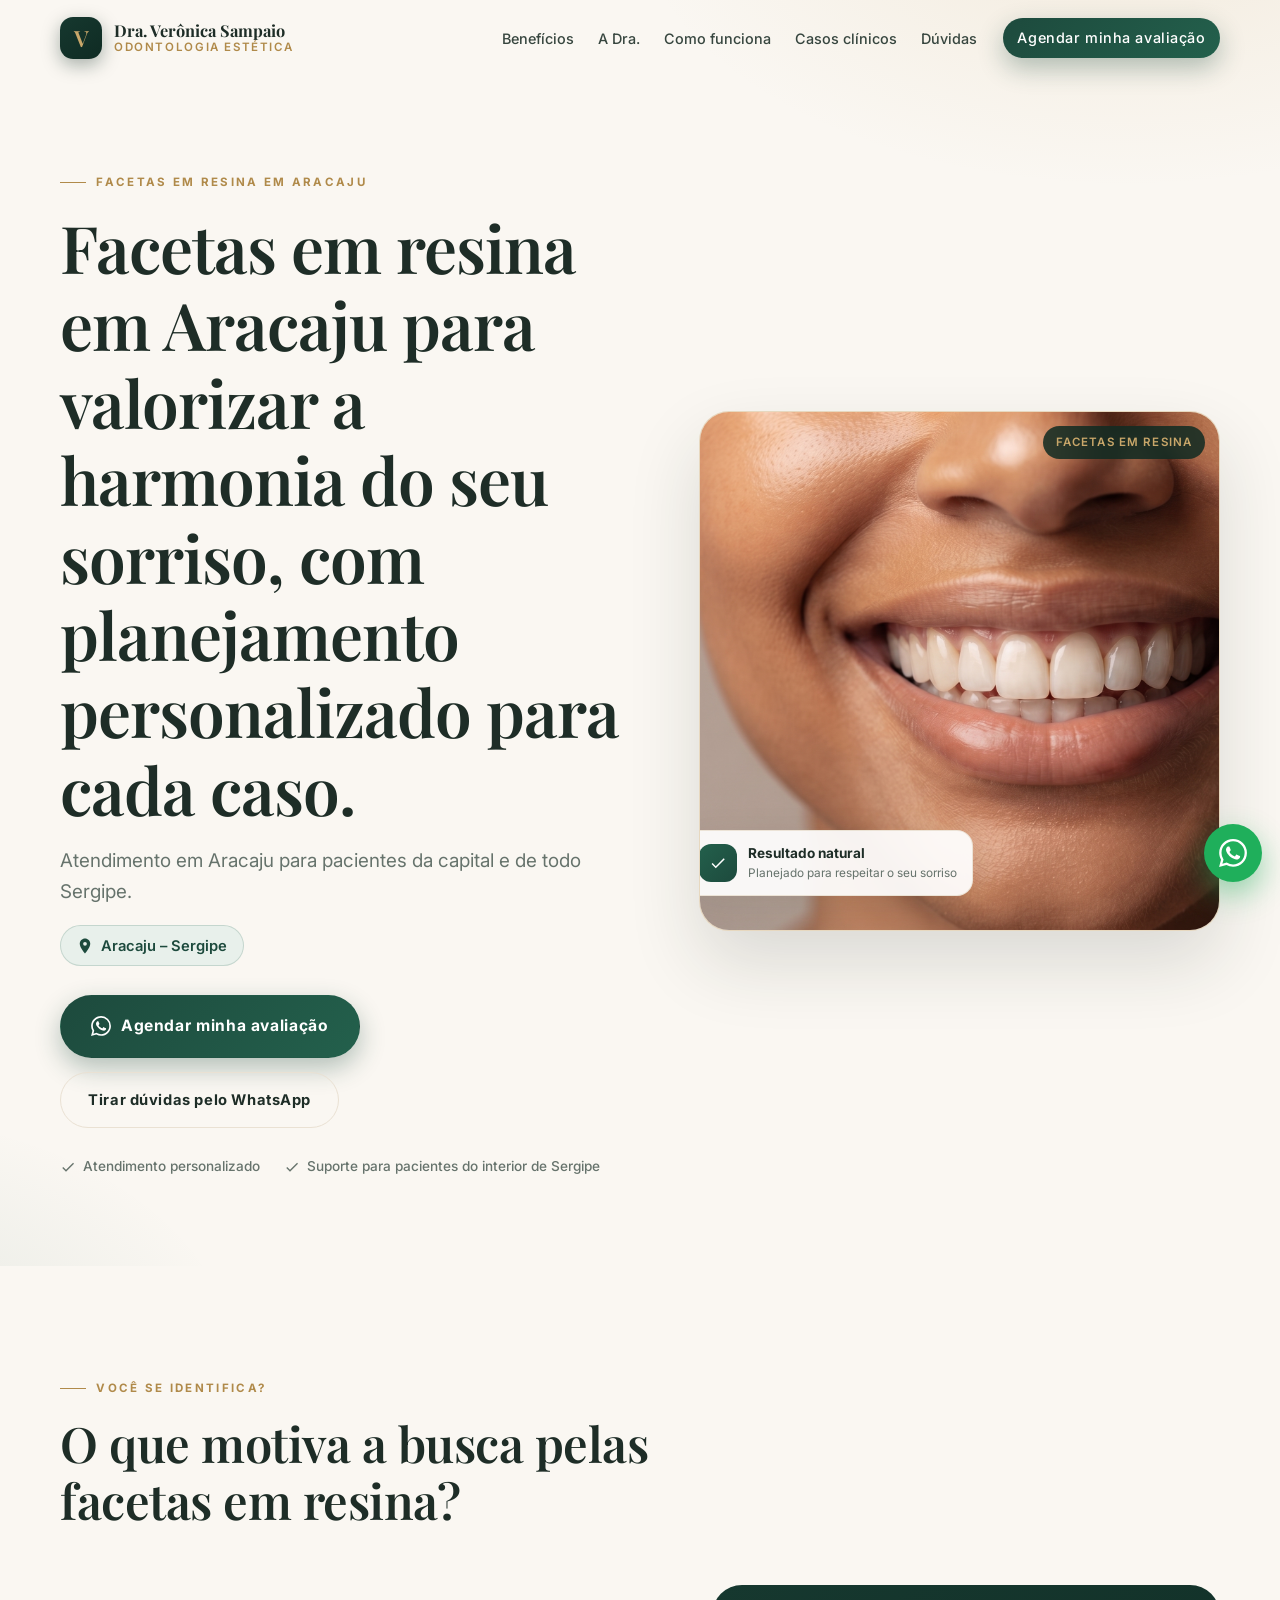
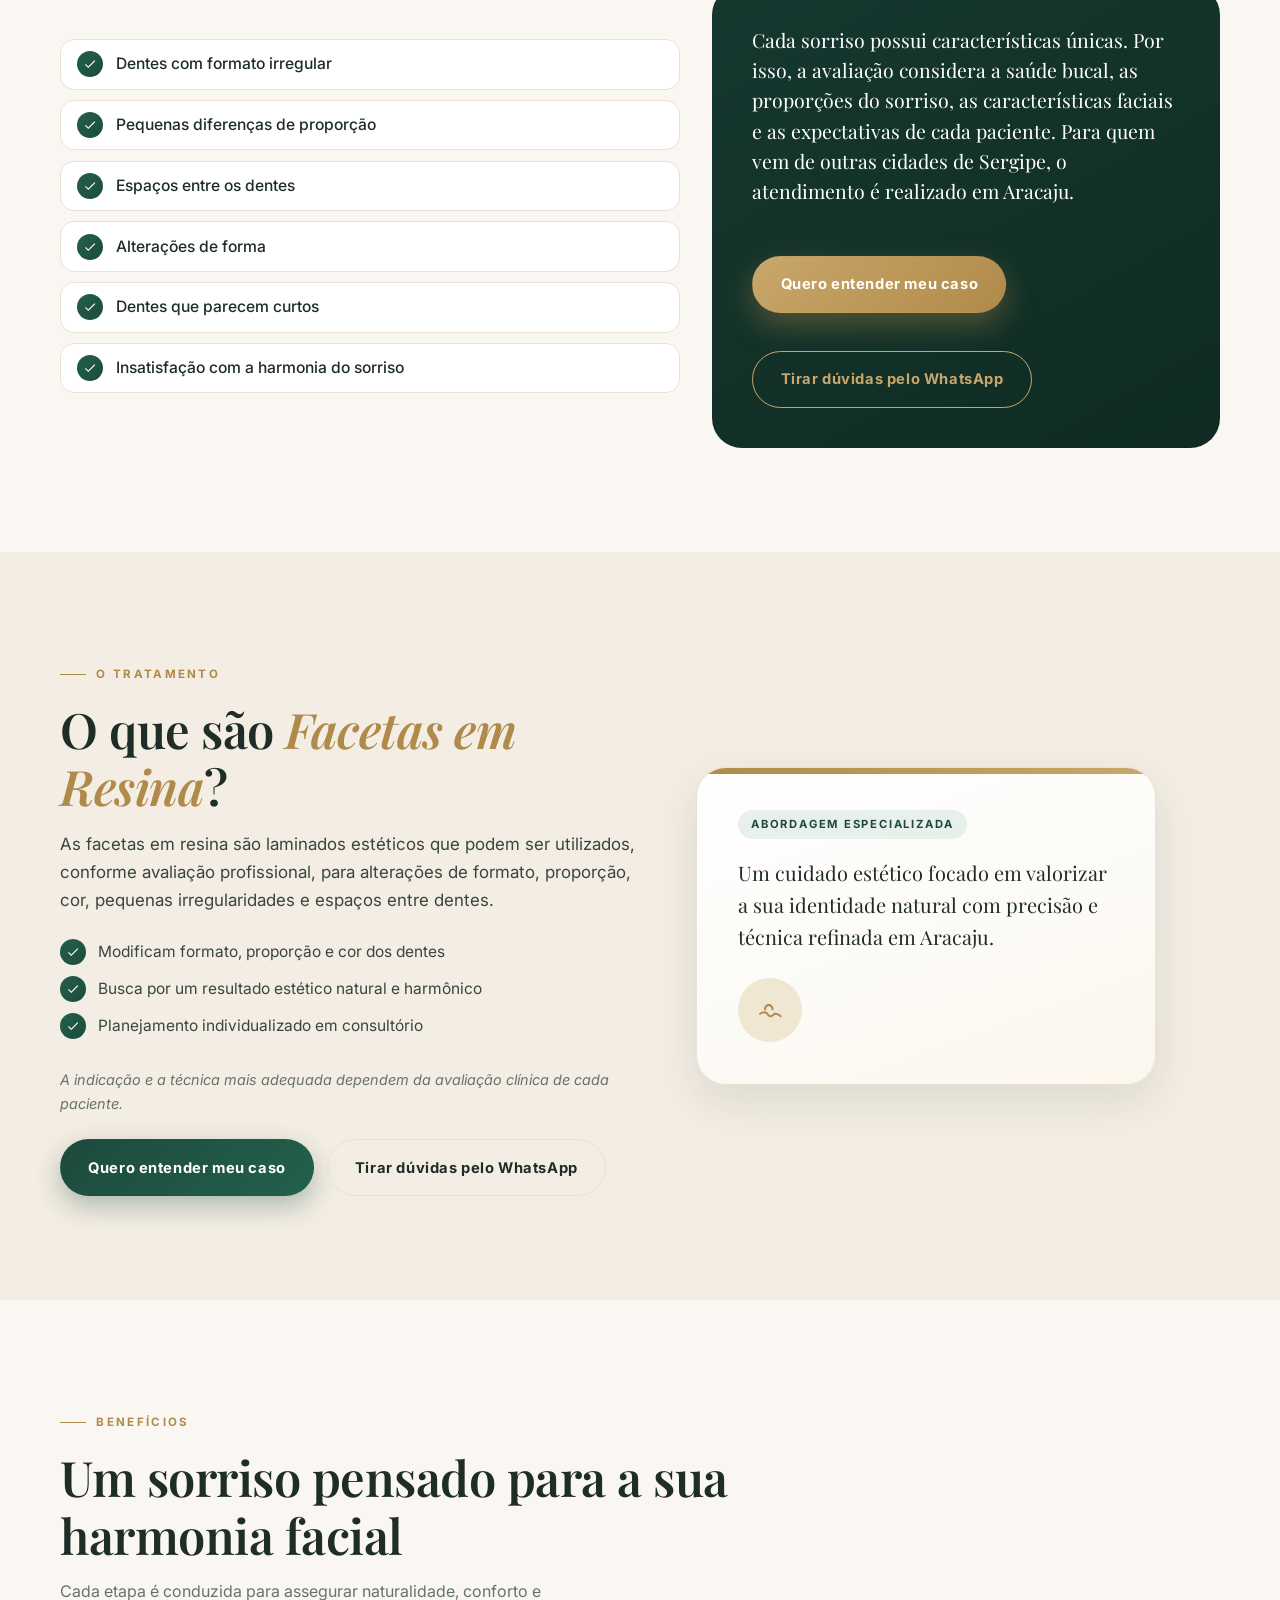
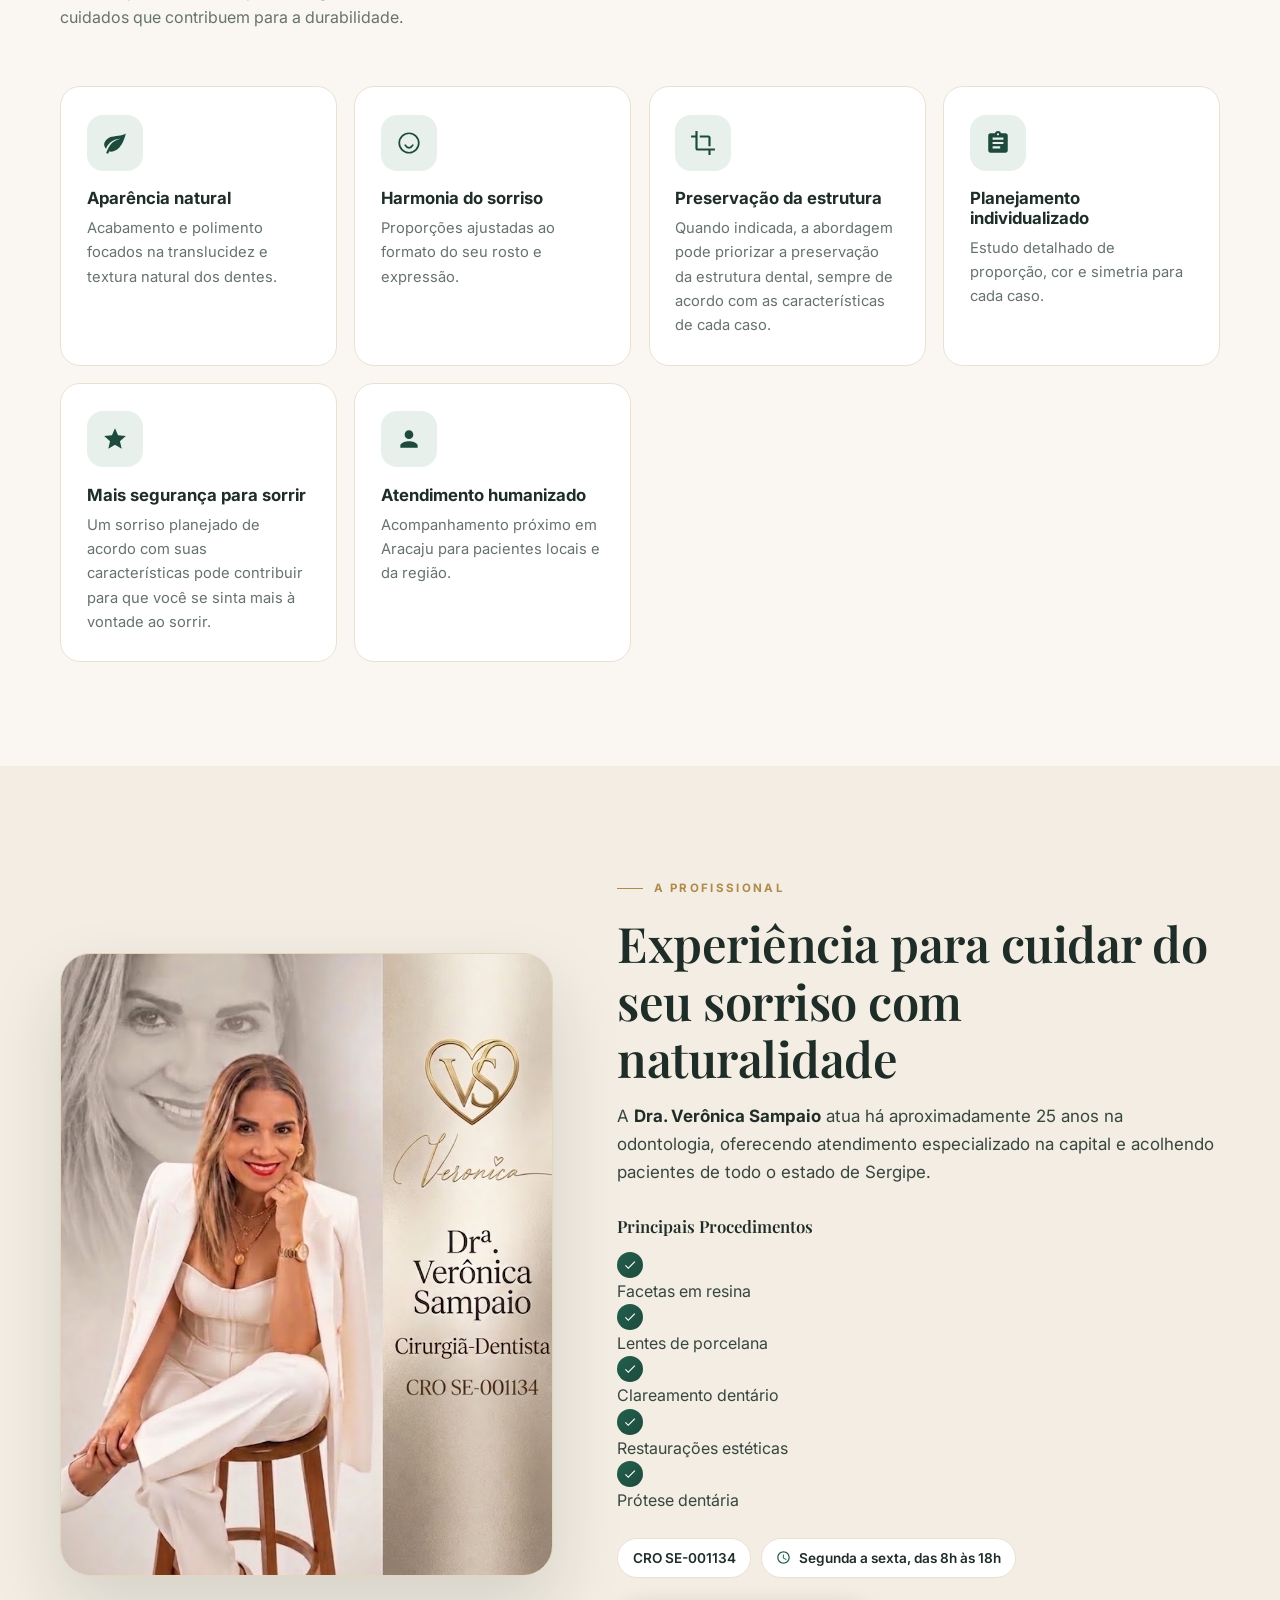
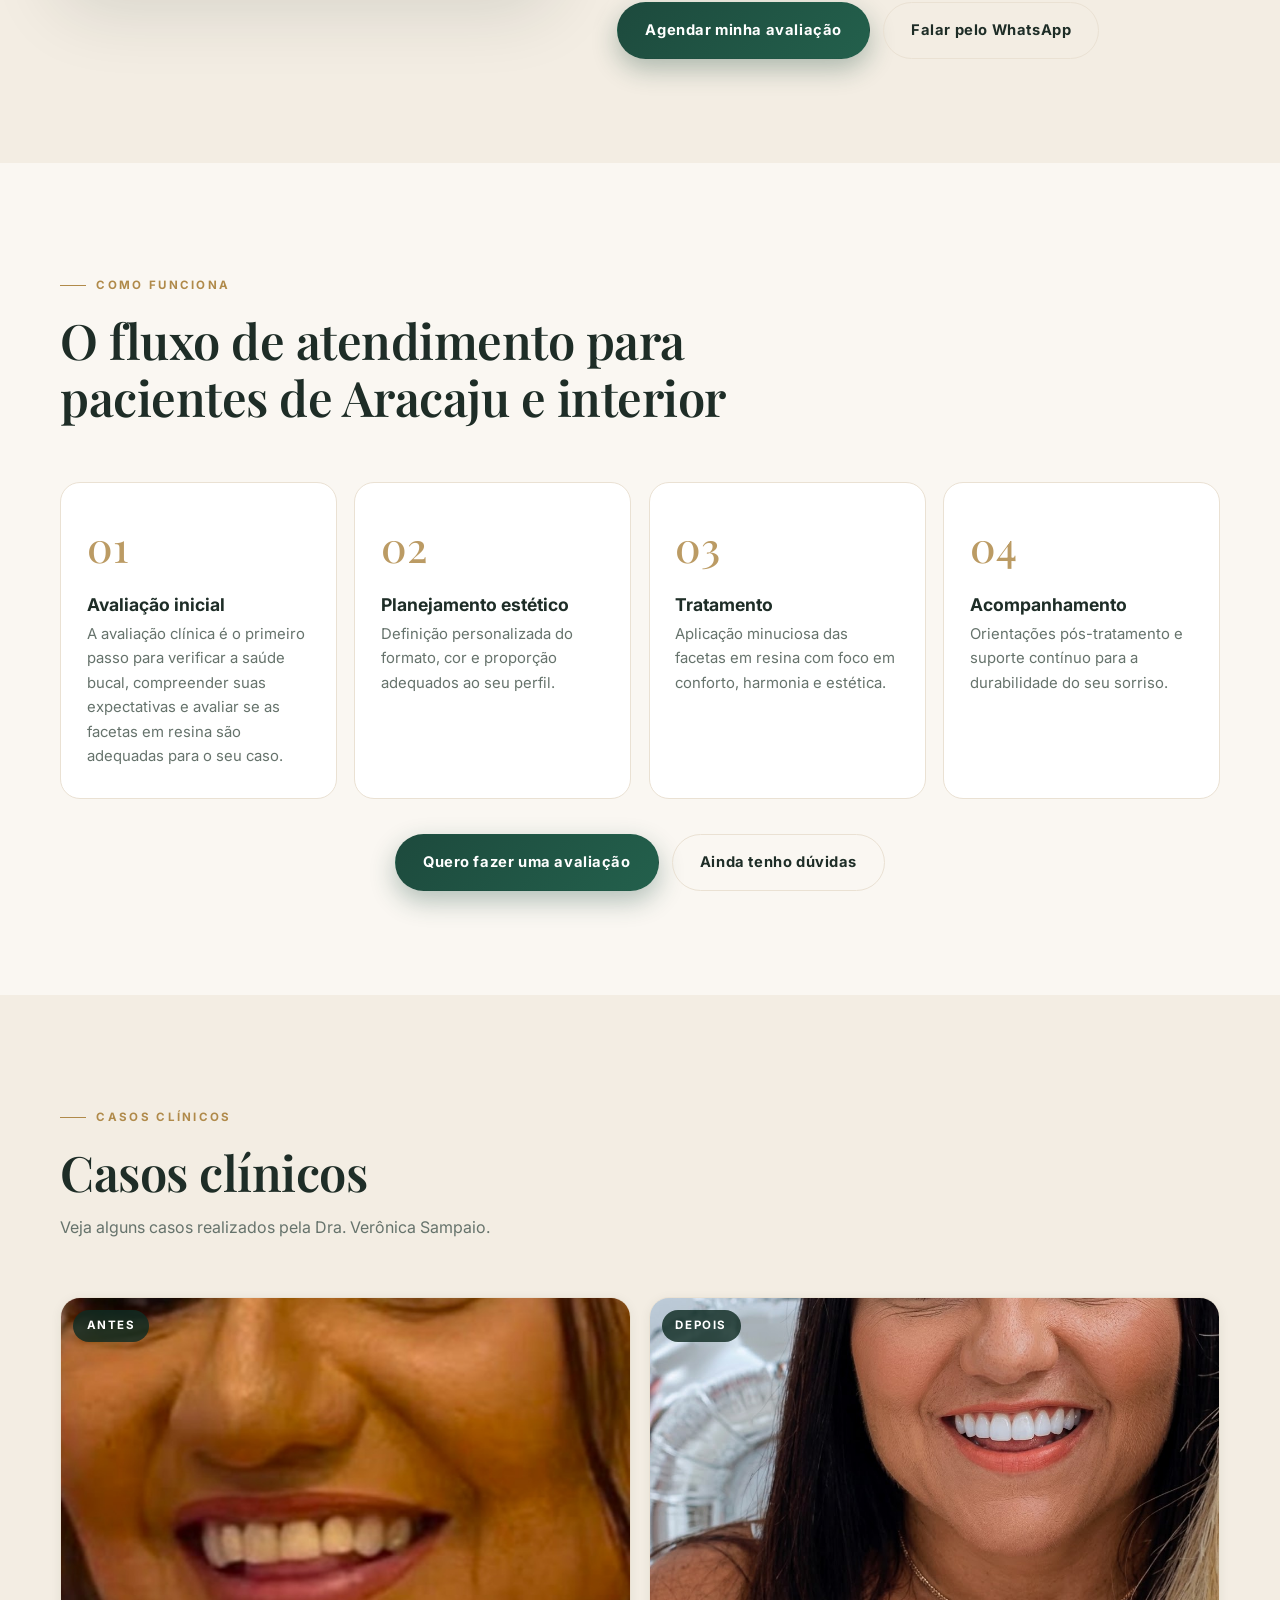
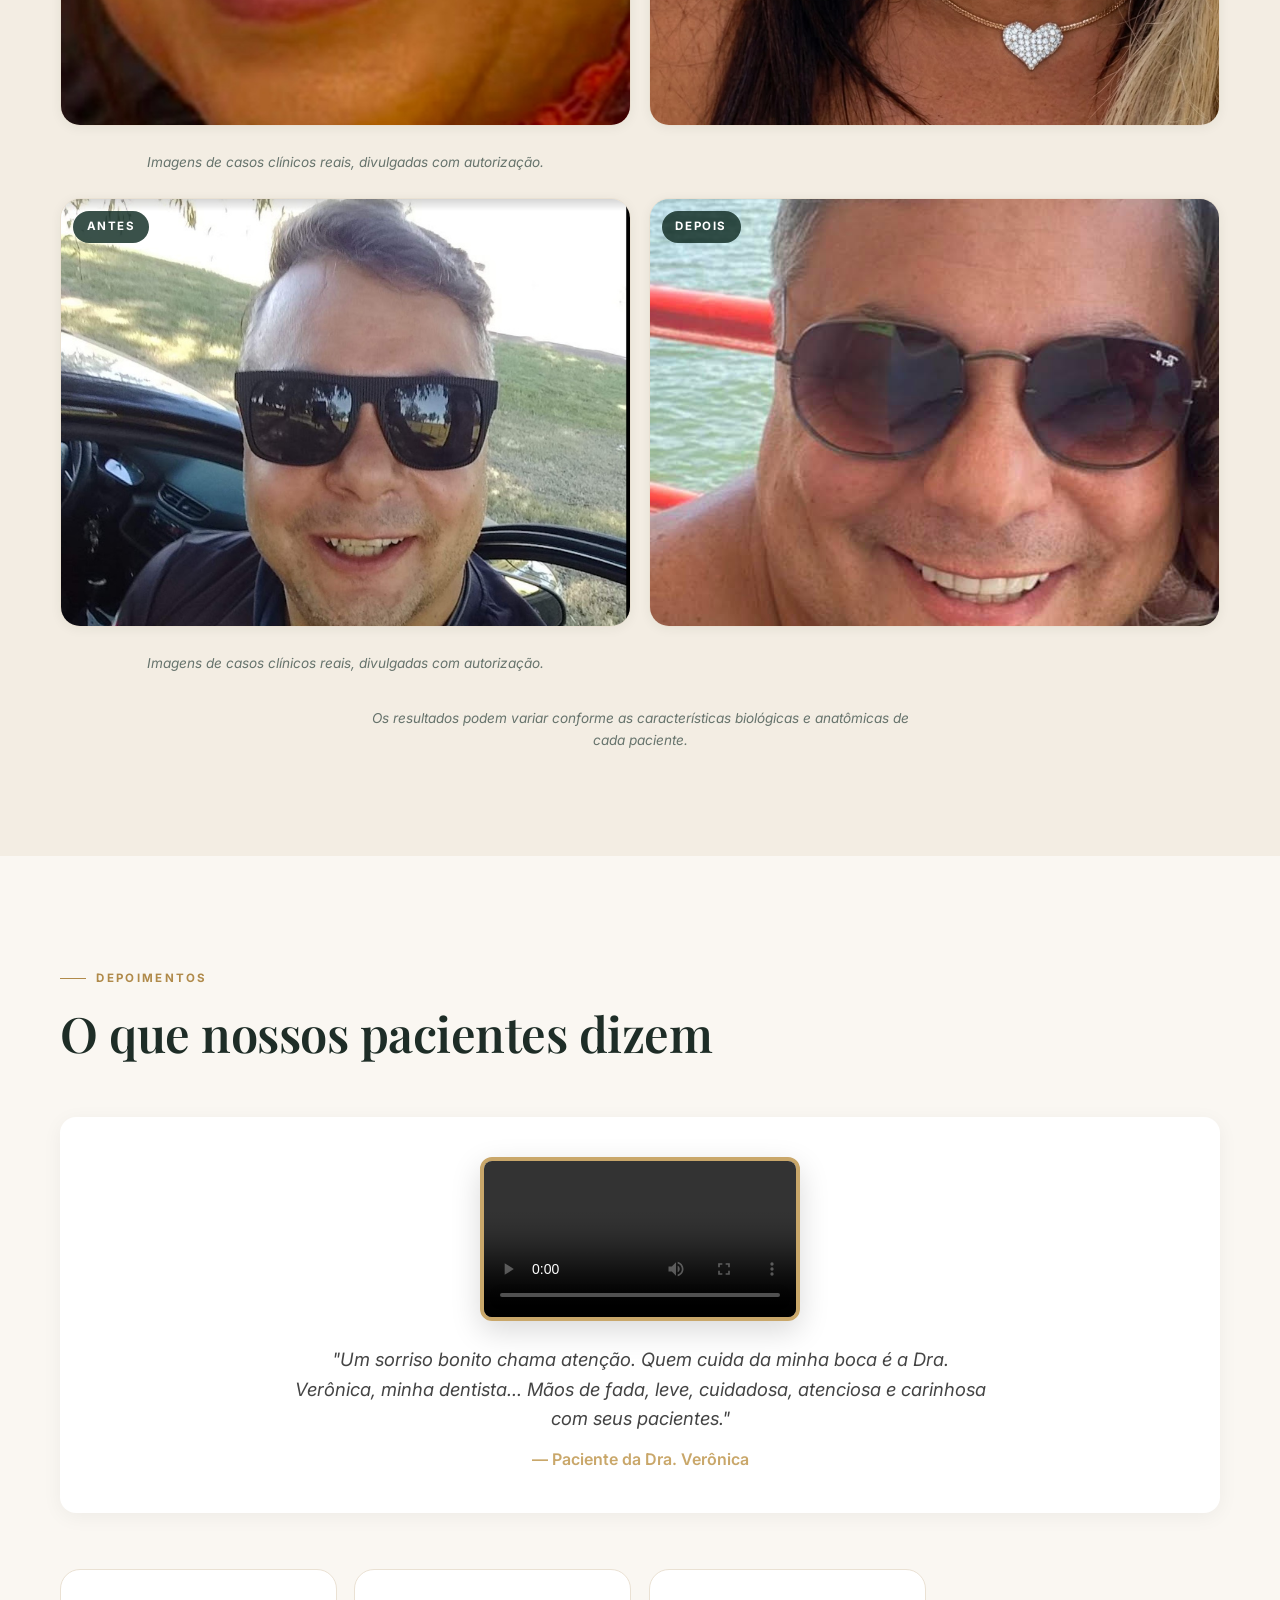
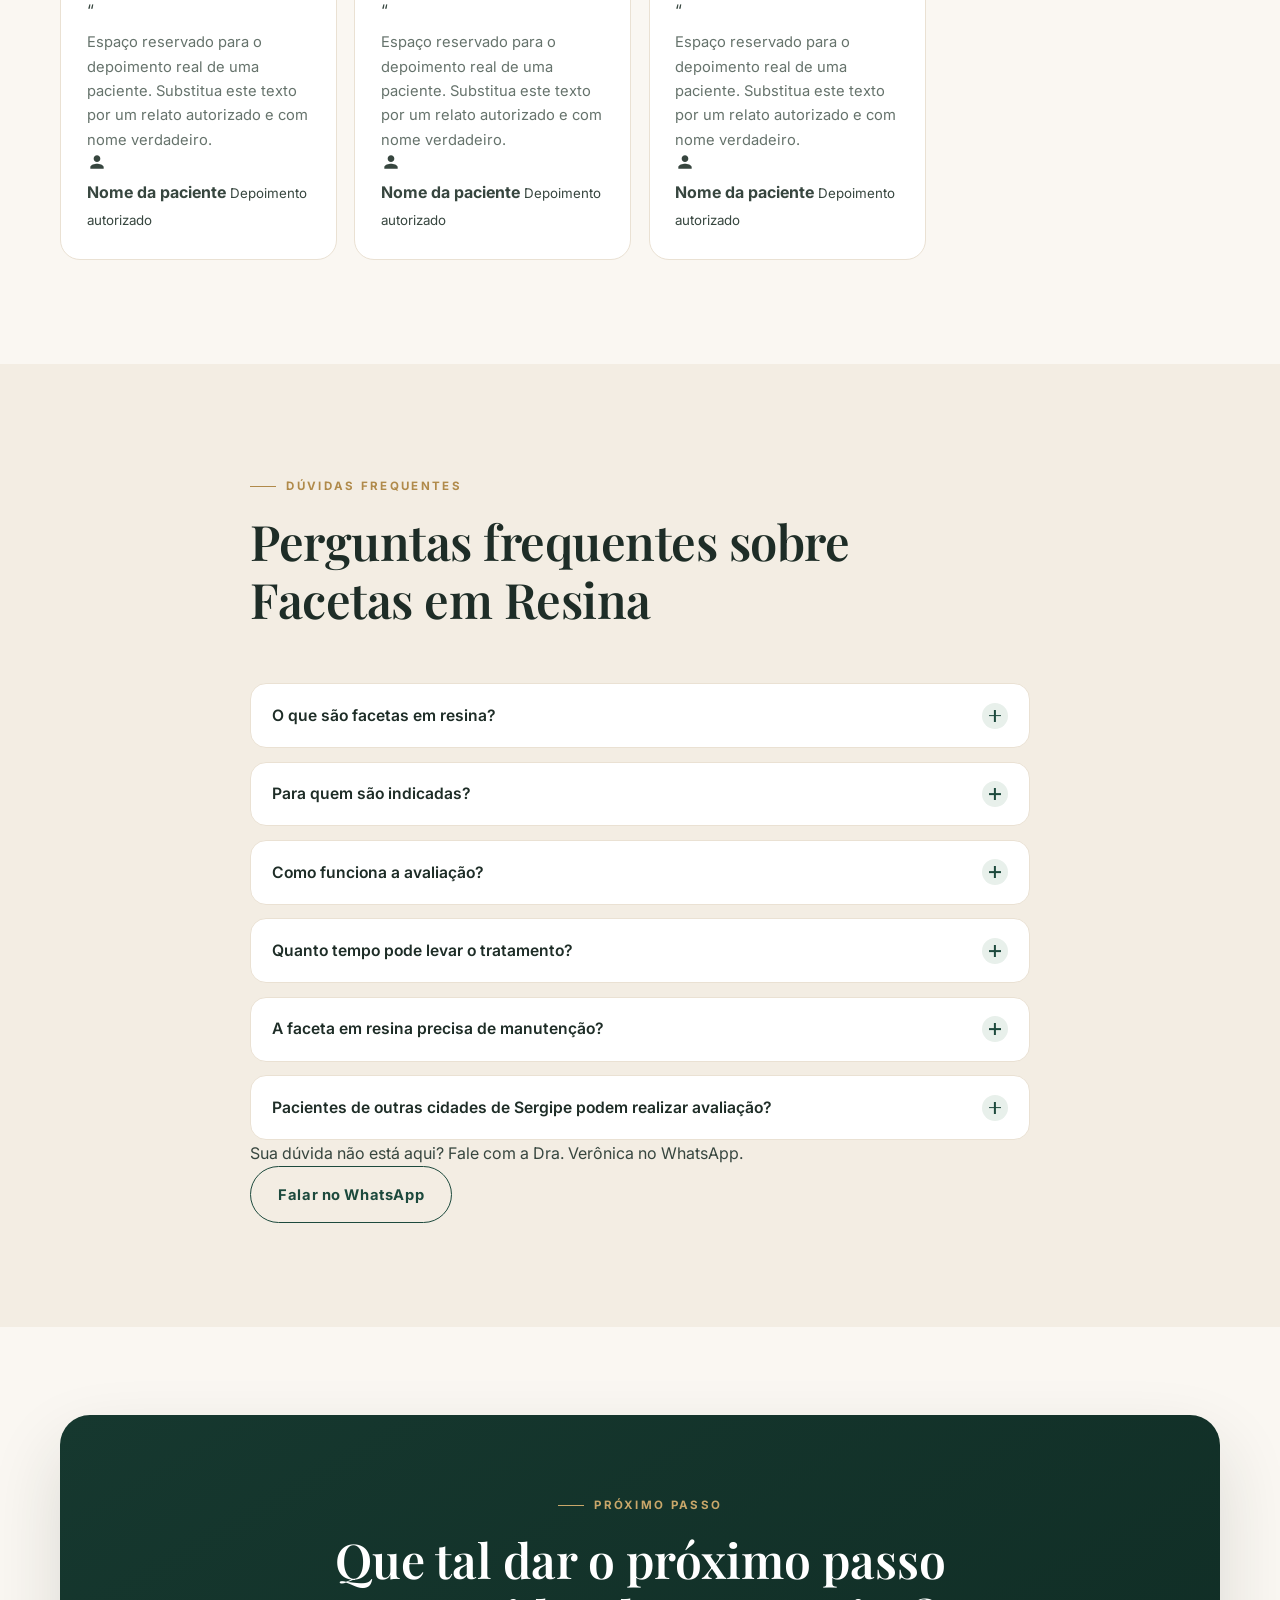
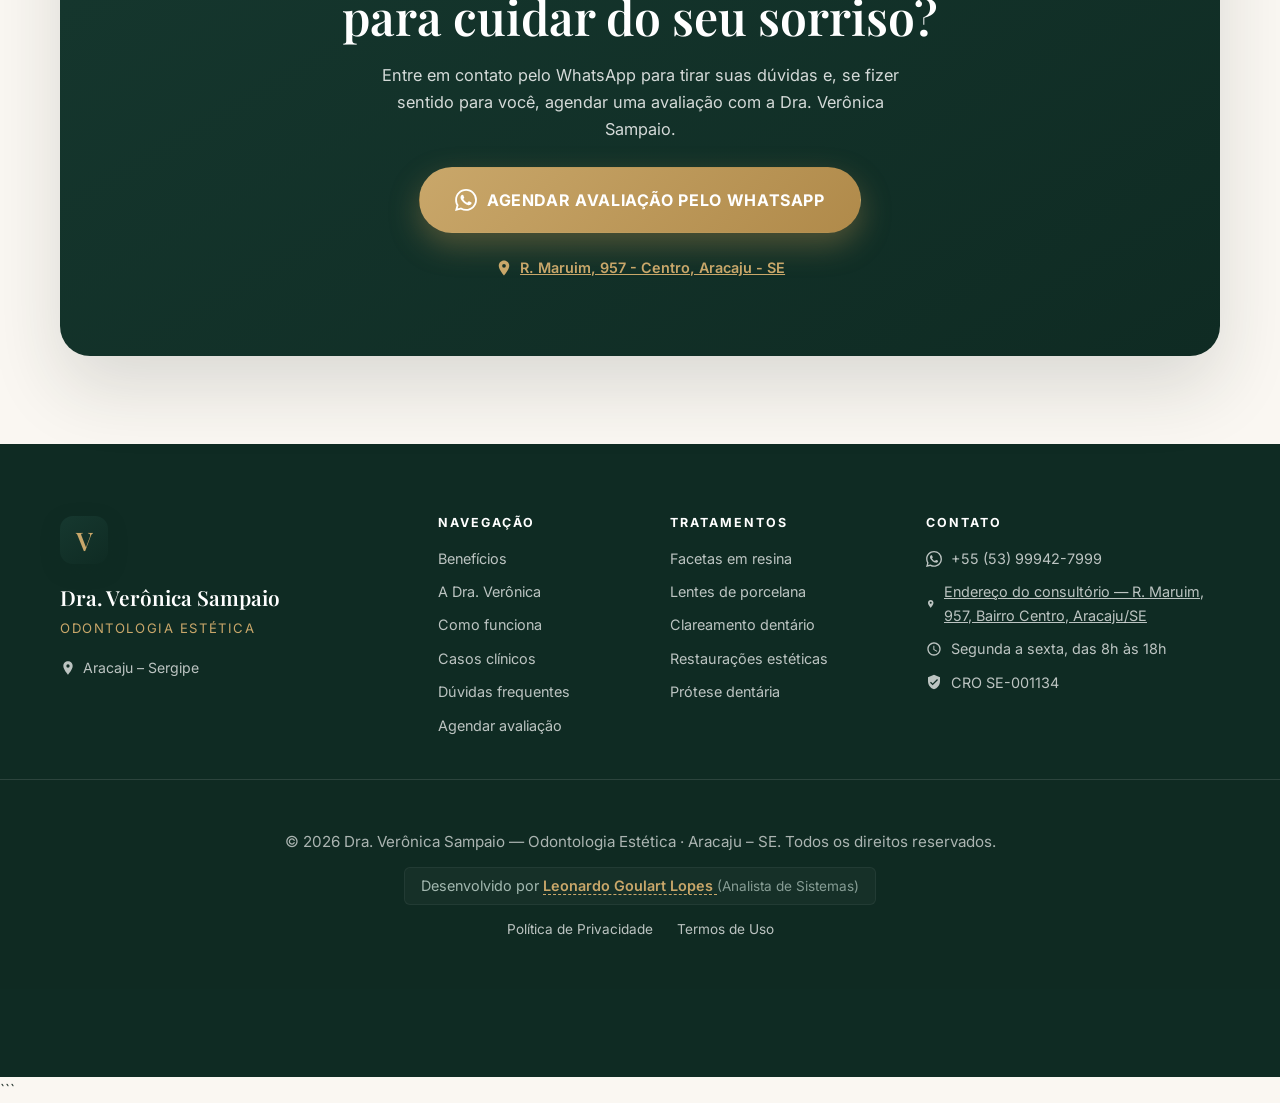
==== index.html @ deb56af1 "Update index.html" ====
<!DOCTYPE html>
<html lang="pt-BR">
<head>
  <meta charset="UTF-8"> 
  <meta name="viewport" content="width=device-width, initial-scale=1.0">

  <title>Facetas em Resina em Aracaju | Atendimento para todo Sergipe | Dra. Verônica Sampaio</title>
  <meta name="description" content="Transforme seu sorriso com facetas em resina em Aracaju. Atendimento especializado para pacientes de Aracaju e de todo o estado de Sergipe. Agende sua avaliação.">
  <meta name="keywords" content="facetas em resina Aracaju, facetas dentárias Aracaju, dentista estética Aracaju, facetas de resina Sergipe">
  <meta name="author" content="Dra. Verônica Sampaio">
  <meta name="robots" content="index, follow">
  <meta name="theme-color" content="#16382F">

  <meta name="geo.region" content="BR-SE">
  <meta name="geo.placename" content="Aracaju">
  <meta name="geo.position" content="-10.947;-37.073">

  <link rel="canonical" href="https://leobgrs.github.io/vevespcarvalho/">

  <meta property="og:type" content="website">
  <meta property="og:locale" content="pt_BR">
  <meta property="og:site_name" content="Dra. Verônica Sampaio — Odontologia Estética">
  <meta property="og:title" content="Facetas em Resina em Aracaju | Atendimento para todo Sergipe | Dra. Verônica Sampaio">
  <meta property="og:description" content="Transforme seu sorriso com facetas em resina em Aracaju e Sergipe. Conheça o trabalho da Dra. Verônica Sampaio e agende uma avaliação.">
  <meta property="og:url" content="https://leobgrs.github.io/vevespcarvalho/">
  <meta property="og:image" content="https://leobgrs.github.io/vevespcarvalho/images/hero-smile.svg">
  <meta name="twitter:card" content="summary_large_image">

  <link rel="icon" type="image/svg+xml" href="favicon.svg">

  <link rel="preconnect" href="https://fonts.googleapis.com">
  <link rel="preconnect" href="https://fonts.gstatic.com" crossorigin>
  <link href="https://fonts.googleapis.com/css2?family=Playfair+Display:ital,wght@0,400;0,500;0,600;1,400;1,500&family=Inter:wght@300;400;500;600;700&display=swap" rel="stylesheet">

  <link rel="stylesheet" href="./css/styles.css">

  <style>
    /* Correção do Botão Principal */
    .site-header .btn-primary,
    .main-nav .btn-primary,
    .mobile-menu .btn-primary {
      background-color: #16382F !important;
      color: #FFFFFF !important;
      border: none !important;
    }
    
    .site-header .btn-primary:hover,
    .main-nav .btn-primary:hover,
    .mobile-menu .btn-primary:hover {
      background-color: #0f2721 !important;
      color: #FFFFFF !important;
    }
    
    /* Organização do Rodapé */
    .footer-note {
      text-align: center;
      margin-bottom: 20px;
      padding-top: 30px;
      font-size: 0.85rem;
      opacity: 0.8;
      border-top: 1px solid rgba(0, 0, 0, 0.1);
    }

    .footer-legal {
      background-color: rgba(0,0,0,0.03); /* Fundo sutil para destacar a base */
      padding: 20px 0;
      font-size: 0.85rem;
    }

    .legal-inner {
      display: flex;
      flex-wrap: wrap;
      justify-content: space-between;
      align-items: center;
      gap: 15px;
    }

    .legal-inner p {
      margin: 0;
    }

    .legal-links {
      display: flex;
      gap: 15px;
      align-items: center;
    }

    .legal-links a {
      text-decoration: none;
      color: inherit;
    }

    .legal-links a:hover {
      text-decoration: underline;
    }

    .dev-credits a {
      font-weight: 600;
      text-decoration: none;
      color: inherit;
    }

    .dev-credits a:hover {
      text-decoration: underline;
    }

    /* Responsividade do Rodapé */
    @media (max-width: 768px) {
      .legal-inner {
        flex-direction: column;
        text-align: center;
      }
      .legal-links {
        justify-content: center;
      }
    }
  </style>

  <script type="application/ld+json">
  {
    "@context": "https://schema.org",
    "@type": "Dentist",
    "name": "Dra. Verônica Sampaio",
    "description": "Odontologia estética em Aracaju: facetas em resina, lentes de porcelana, clareamento dentário, restaurações estéticas e prótese dentária. Agendamento pelo WhatsApp.",
    "image": "https://leobgrs.github.io/vevespcarvalho/images/hero-smile.svg",
    "url": "https://leobgrs.github.io/vevespcarvalho/",
    "telephone": "+55 53 99942-7999",
    "priceRange": "$$",
    "medicalSpecialty": "Dentistry",
    "address": {
      "@type": "PostalAddress",
      "streetAddress": "R. Maruim, 957 - Centro",
      "addressLocality": "Aracaju",
      "addressRegion": "SE",
      "postalCode": "49010-160",
      "addressCountry": "BR"
    },
    "areaServed": [
      { "@type": "City", "name": "Aracaju" },
      { "@type": "State", "name": "Sergipe" }
    ],
    "openingHoursSpecification": {
      "@type": "OpeningHoursSpecification",
      "dayOfWeek": ["Monday", "Tuesday", "Wednesday", "Thursday", "Friday"],
      "opens": "08:00",
      "closes": "18:00"
    }
  }
  </script>

  <script type="application/ld+json">
  {
    "@context": "https://schema.org",
    "@type": "FAQPage",
    "mainEntity": [
      {
        "@type": "Question",
        "name": "O que são facetas em resina?",
        "acceptedAnswer": {
          "@type": "Answer",
          "text": "As facetas em resina são uma alternativa estética utilizada para modificar formato, proporção e aparência dos dentes, proporcionando um sorriso mais equilibrado e natural."
        }
      },
      {
        "@type": "Question",
        "name": "Para quem são indicadas?",
        "acceptedAnswer": {
          "@type": "Answer",
          "text": "São indicadas para pacientes que desejam corrigir pequenas assimetrias, diastemas, dentes desgastados ou insatisfação com a cor e formato do sorriso. A indicação depende da avaliação clínica e das características de cada paciente."
        }
      },
      {
        "@type": "Question",
        "name": "Como funciona a avaliação?",
        "acceptedAnswer": {
          "@type": "Answer",
          "text": "A avaliação clínica é o primeiro passo para verificar a saúde bucal, compreender suas expectativas e avaliar se as facetas em resina são adequadas para o seu caso."
        }
      },
      {
        "@type": "Question",
        "name": "Quanto tempo pode levar o tratamento?",
        "acceptedAnswer": {
          "@type": "Answer",
          "text": "O tempo varia conforme o planejamento, a quantidade de dentes envolvidos e as necessidades de cada caso."
        }
      },
      {
        "@type": "Question",
        "name": "A faceta em resina precisa de manutenção?",
        "acceptedAnswer": {
          "@type": "Answer",
          "text": "Sim. Recomenda-se acompanhamento clínico periódico, boa higiene e polimentos de rotina para preservar o brilho e a estética ao longo do tempo."
        }
      },
      {
        "@type": "Question",
        "name": "Pacientes de outras cidades de Sergipe podem realizar avaliação?",
        "acceptedAnswer": {
          "@type": "Answer",
          "text": "Sim. O atendimento é realizado em Aracaju e pacientes de outras cidades de Sergipe podem entrar em contato pelo WhatsApp para obter informações e organizar sua avaliação."
        }
      }
    ]
  }
  </script>
</head>
<body>

  <a class="skip-link" href="#inicio">Pular para o conteúdo principal</a>

  <header class="site-header">
    <div class="container header-inner">
      <a href="#inicio" class="brand" aria-label="Dra. Verônica Sampaio — voltar ao topo">
        <span class="brand-mark" aria-hidden="true">V</span>
        <span class="brand-text">
          <strong data-name>Dra. Verônica Sampaio</strong>
          <small data-specialty>Odontologia Estética</small>
        </span>
      </a>

      <nav class="main-nav" aria-label="Navegação principal">
        <ul>
          <li><a href="#beneficios">Benefícios</a></li>
          <li><a href="#profissional">A Dra.</a></li>
          <li><a href="#como-funciona">Como funciona</a></li>
          <li><a href="#resultados">Casos clínicos</a></li>
          <li><a href="#faq">Dúvidas</a></li>
        </ul>
        <a class="btn btn-primary btn-sm" data-whatsapp href="https://wa.me/5553999427999?text=Ol%C3%A1%2C%20Dra.%20Ver%C3%B4nica!%20Gostaria%20de%20agendar%20minha%20avalia%C3%A7%C3%A3o." target="_blank" rel="noopener">Agendar minha avaliação</a>
      </nav>

      <button class="nav-toggle" aria-expanded="false" aria-controls="mobile-menu" aria-label="Abrir menu de navegação">
        <svg viewBox="0 0 24 24" width="24" height="24" fill="currentColor" aria-hidden="true">
          <path d="M3 6h18v2H3zm0 5h18v2H3zm0 5h18v2H3z"/>
        </svg>
      </button>
    </div>
  </header>

  <nav class="mobile-menu" id="mobile-menu" aria-label="Menu mobile">
    <ul>
      <li><a href="#beneficios">Benefícios</a></li>
      <li><a href="#profissional">A Dra. Verônica</a></li>
      <li><a href="#como-funciona">Como funciona</a></li>
      <li><a href="#resultados">Casos clínicos</a></li>
      <li><a href="#faq">Dúvidas frequentes</a></li>
    </ul>
    <a class="btn btn-primary" data-whatsapp href="https://wa.me/5553999427999?text=Ol%C3%A1%2C%20Dra.%20Ver%C3%B4nica!%20Gostaria%20de%20agendar%20minha%20avalia%C3%A7%C3%A3o." target="_blank" rel="noopener">Agendar minha avaliação</a>
  </nav>

  <main id="inicio">

    <section class="hero">
      <div class="hero-deco" aria-hidden="true"></div>
      <div class="container hero-inner">

        <div class="hero-copy">
          <p class="eyebrow reveal">Facetas em Resina em Aracaju</p>
          <h1 class="hero-title reveal">Facetas em resina em Aracaju para valorizar a harmonia do seu sorriso, com planejamento personalizado para cada caso.</h1>
          <p class="hero-sub reveal">Atendimento em Aracaju para pacientes da capital e de todo Sergipe.</p>
          <p class="hero-loc reveal">
            <svg viewBox="0 0 24 24" width="18" height="18" fill="currentColor" aria-hidden="true">
              <path d="M12 2C8.13 2 5 5.13 5 9c0 5.25 7 13 7 13s7-7.75 7-13c0-3.87-3.13-7-7-7zm0 9.5a2.5 2.5 0 110-5 2.5 2.5 0 010 5z"/>
            </svg>
            <span data-city>Aracaju – Sergipe (Atendimento regional e interior)</span>
          </p>

          <div class="hero-actions reveal" style="margin-top: 1.8rem;">
            <a class="btn btn-primary btn-lg" data-whatsapp href="https://wa.me/5553999427999?text=Ol%C3%A1%2C%20Dra.%20Ver%C3%B4nica!%20Gostaria%20de%20agendar%20minha%20avalia%C3%A7%C3%A3o." target="_blank" rel="noopener">
              <svg viewBox="0 0 24 24" width="20" height="20" fill="currentColor" aria-hidden="true">
                <path d="M17.472 14.382c-.297-.149-1.758-.867-2.03-.967-.273-.099-.471-.148-.67.15-.197.297-.767.966-.94 1.164-.173.199-.347.223-.644.075-.297-.15-1.255-.463-2.39-1.475-.883-.788-1.48-1.761-1.653-2.059-.173-.297-.018-.458.13-.606.134-.133.298-.347.446-.52.149-.174.198-.298.298-.497.099-.198.05-.371-.025-.52-.075-.149-.669-1.612-.916-2.207-.242-.579-.487-.5-.669-.51-.173-.008-.371-.01-.57-.01-.198 0-.52.074-.792.372-.272.297-1.04 1.016-1.04 2.479 0 1.462 1.065 2.875 1.213 3.074.149.198 2.096 3.2 5.077 4.487.709.306 1.262.489 1.694.625.712.227 1.36.195 1.871.118.571-.085 1.758-.719 2.006-1.413.248-.694.248-1.289.173-1.413-.074-.124-.272-.198-.57-.347m-5.421 7.403h-.004a9.87 9.87 0 01-5.031-1.378l-.361-.214-3.741.982.998-3.648-.235-.374a9.86 9.86 0 01-1.51-5.26c.001-5.45 4.436-9.884 9.888-9.884 2.64 0 5.122 1.03 6.988 2.898a9.825 9.825 0 012.893 6.994c-.003 5.45-4.437 9.884-9.885 9.884m8.413-18.297A11.815 11.815 0 0012.05 0C5.495 0 .16 5.335.157 11.892c0 2.096.547 4.142 1.588 5.945L.057 24l6.305-1.654a11.882 11.882 0 005.683 1.448h.005c6.554 0 11.89-5.335 11.893-11.893a11.821 11.821 0 00-3.48-8.413z"/>
              </svg>
              Agendar minha avaliação
            </a>
            <a class="btn btn-ghost" data-whatsapp href="https://wa.me/5553999427999?text=Ol%C3%A1%2C%20Dra.%20Ver%C3%B4nica!%20Gostaria%20de%20tirar%20algumas%20d%C3%BAvidas%20sobre%20facetas%20em%20resina." target="_blank" rel="noopener">Tirar dúvidas pelo WhatsApp</a>
          </div>
          <ul class="hero-trust reveal">
            <li>
              <svg viewBox="0 0 24 24" width="16" height="16" fill="currentColor" aria-hidden="true">
                <path d="M9 16.17 4.83 12l-1.42 1.41L9 19 21 7l-1.41-1.41z"/>
              </svg>
              Atendimento personalizado
            </li>
            <li>
              <svg viewBox="0 0 24 24" width="16" height="16" fill="currentColor" aria-hidden="true">
                <path d="M9 16.17 4.83 12l-1.42 1.41L9 19 21 7l-1.41-1.41z"/>
              </svg>
              Suporte para pacientes do interior de Sergipe
            </li>
          </ul>
        </div>

        <div class="hero-visual reveal">
          <div class="hero-card">
            <img src="images/negra.jpg" alt="Exemplo de sorriso harmonizado com facetas em resina" width="720" height="880" fetchpriority="high" style="object-fit: cover; object-position: center center;">
            <div class="float-card">
              <span class="float-icon" aria-hidden="true">
                <svg viewBox="0 0 24 24" width="18" height="18" fill="currentColor">
                  <path d="M9 16.17 4.83 12l-1.42 1.41L9 19 21 7l-1.41-1.41z"/>
                </svg>
              </span>
              <div>
                <strong>Resultado natural</strong>
                <small>Planejado para respeitar o seu sorriso</small>
              </div>
            </div>
            <div class="float-chip">Facetas em resina</div>
          </div>
        </div>

      </div>
    </section>

    <section class="section identificacao" id="voce-gostaria">
      <div class="container">
        <div class="section-head reveal">
          <p class="eyebrow">Você se identifica?</p>
          <h2 class="section-title">O que motiva a busca pelas facetas em resina?</h2>
        </div>

        <div class="id-grid">
          <ul class="situation-list reveal">
            <li>
              <span class="check-dot" aria-hidden="true">
                <svg viewBox="0 0 24 24" width="14" height="14" fill="currentColor"><path d="M9 16.17 4.83 12l-1.42 1.41L9 19 21 7l-1.41-1.41z"/></svg>
              </span>
              Dentes com formato irregular
            </li>
            <li>
              <span class="check-dot" aria-hidden="true">
                <svg viewBox="0 0 24 24" width="14" height="14" fill="currentColor"><path d="M9 16.17 4.83 12l-1.42 1.41L9 19 21 7l-1.41-1.41z"/></svg>
              </span>
              Pequenas diferenças de proporção
            </li>
            <li>
              <span class="check-dot" aria-hidden="true">
                <svg viewBox="0 0 24 24" width="14" height="14" fill="currentColor"><path d="M9 16.17 4.83 12l-1.42 1.41L9 19 21 7l-1.41-1.41z"/></svg>
              </span>
              Espaços entre os dentes
            </li>
            <li>
              <span class="check-dot" aria-hidden="true">
                <svg viewBox="0 0 24 24" width="14" height="14" fill="currentColor"><path d="M9 16.17 4.83 12l-1.42 1.41L9 19 21 7l-1.41-1.41z"/></svg>
              </span>
              Alterações de forma
            </li>
            <li>
              <span class="check-dot" aria-hidden="true">
                <svg viewBox="0 0 24 24" width="14" height="14" fill="currentColor"><path d="M9 16.17 4.83 12l-1.42 1.41L9 19 21 7l-1.41-1.41z"/></svg>
              </span>
              Dentes que parecem curtos
            </li>
            <li>
              <span class="check-dot" aria-hidden="true">
                <svg viewBox="0 0 24 24" width="14" height="14" fill="currentColor"><path d="M9 16.17 4.83 12l-1.42 1.41L9 19 21 7l-1.41-1.41z"/></svg>
              </span>
              Insatisfação com a harmonia do sorriso
            </li>
          </ul>

          <div class="id-note reveal">
            <p>Cada sorriso possui características únicas. Por isso, a avaliação considera a saúde bucal, as proporções do sorriso, as características faciais e as expectativas de cada paciente. Para quem vem de outras cidades de Sergipe, o atendimento é realizado em Aracaju.</p>
            <div style="display: flex; gap: 0.8rem; flex-wrap: wrap; margin-top: 1.5rem;">
              <a class="btn btn-gold" data-whatsapp href="https://wa.me/5553999427999?text=Ol%C3%A1%2C%20Dra.%20Ver%C3%B4nica!%20Gostaria%20de%20saber%20se%20as%20facetas%20em%20resina%20podem%20ser%20indicadas%20para%20o%20meu%20caso%20e%20agendar%20uma%20avalia%C3%A7%C3%A3o." target="_blank" rel="noopener">Quero entender meu caso</a>
              <a class="btn btn-outline" data-whatsapp href="https://wa.me/5553999427999?text=Ol%C3%A1%2C%20Dra.%20Ver%C3%B4nica!%20Gostaria%20de%20tirar%20algumas%20d%C3%BAvidas%20sobre%20facetas%20em%20resina." target="_blank" rel="noopener">Tirar dúvidas pelo WhatsApp</a>
            </div>
          </div>
        </div>
      </div>
    </section>

    <section class="section facetas bg-alt" id="facetas">
      <div class="container facetas-grid">
        <div class="facetas-copy reveal">
          <p class="eyebrow">O tratamento</p>
          <h2 class="section-title">O que são <em>Facetas em Resina</em>?</h2>
          <p class="lead">As facetas em resina são laminados estéticos que podem ser utilizados, conforme avaliação profissional, para alterações de formato, proporção, cor, pequenas irregularidades e espaços entre dentes.</p>
          <ul class="facetas-points">
            <li>
              <span class="check-dot" aria-hidden="true"><svg viewBox="0 0 24 24" width="14" height="14" fill="currentColor"><path d="M9 16.17 4.83 12l-1.42 1.41L9 19 21 7l-1.41-1.41z"/></svg></span>
              Modificam formato, proporção e cor dos dentes
            </li>
            <li>
              <span class="check-dot" aria-hidden="true"><svg viewBox="0 0 24 24" width="14" height="14" fill="currentColor"><path d="M9 16.17 4.83 12l-1.42 1.41L9 19 21 7l-1.41-1.41z"/></svg></span>
              Busca por um resultado estético natural e harmônico
            </li>
            <li>
              <span class="check-dot" aria-hidden="true"><svg viewBox="0 0 24 24" width="14" height="14" fill="currentColor"><path d="M9 16.17 4.83 12l-1.42 1.41L9 19 21 7l-1.41-1.41z"/></svg></span>
              Planejamento individualizado em consultório
            </li>
          </ul>
          <p style="font-size: 0.9rem; color: var(--muted); margin: 1rem 0 1.5rem; font-style: italic;">A indicação e a técnica mais adequada dependem da avaliação clínica de cada paciente.</p>
          <div style="display: flex; gap: 0.8rem; flex-wrap: wrap;">
            <a class="btn btn-primary" data-whatsapp href="https://wa.me/5553999427999?text=Ol%C3%A1%2C%20Dra.%20Ver%C3%B4nica!%20Gostaria%20de%20saber%20se%20as%20facetas%20em%20resina%20podem%20ser%20indicadas%20para%20o%20meu%20caso%20e%20agendar%20uma%20avalia%C3%A7%C3%A3o." target="_blank" rel="noopener">Quero entender meu caso</a>
            <a class="btn btn-ghost" data-whatsapp href="https://wa.me/5553999427999?text=Ol%C3%A1%2C%20Dra.%20Ver%C3%B4nica!%20Gostaria%20de%20tirar%20algumas%20d%C3%BAvidas%20sobre%20facetas%20em%20resina." target="_blank" rel="noopener">Tirar dúvidas pelo WhatsApp</a>
          </div>
        </div>

        <div class="facetas-visual reveal">
          <div class="facetas-panel">
            <span class="panel-label">Abordagem especializada</span>
            <p>Um cuidado estético focado em valorizar a sua identidade natural com precisão e técnica refinada em Aracaju.</p>
            <span class="panel-sigil" aria-hidden="true">
              <svg viewBox="0 0 24 24" width="30" height="30" fill="none" stroke="currentColor" stroke-width="1.5" stroke-linecap="round">
                <path d="M4 15c1.5-1 3-1.5 4.5-1 2 .6 1.6 3 4 3s2-2.4 4-2c1.5.3 3 .9 4 2"/>
                <path d="M8 11.5c0-1.5.8-3 2.5-3.5M14 11.5c0-1.5-.8-3-2.5-3.5"/>
              </svg>
            </span>

          </div>
        </div>
      </div>
    </section>

    <section class="section beneficios" id="beneficios">
      <div class="container">
        <div class="section-head reveal">
          <p class="eyebrow">Benefícios</p>
          <h2 class="section-title">Um sorriso pensado para a sua harmonia facial</h2>
          <p class="section-sub">Cada etapa é conduzida para assegurar naturalidade, conforto e cuidados que contribuem para a durabilidade.</p>
        </div>

        <div class="cards-grid">
          <article class="card reveal">
            <span class="card-icon" aria-hidden="true"><svg viewBox="0 0 24 24" width="26" height="26" fill="currentColor"><path d="M17 8C8 10 5.9 16.17 3.82 21.34l1.89.66.95-2.3c.48.17.98.3 1.34.3C19 20 22 3 22 3c-1 2-8 2.25-13 3.25S2 11.5 2 13.5s1.75 3.75 1.75 3.75C7 8 17 8 17 8z"/></svg></span>
            <h3>Aparência natural</h3>
            <p>Acabamento e polimento focados na translucidez e textura natural dos dentes.</p>
          </article>

          <article class="card reveal">
            <span class="card-icon" aria-hidden="true"><svg viewBox="0 0 24 24" width="26" height="26" fill="none" stroke="currentColor" stroke-width="1.6" stroke-linecap="round"><circle cx="12" cy="12" r="9"/><path d="M8.5 14c.9 1.6 2.2 2.4 3.5 2.4s2.6-.8 3.5-2.4"/></svg></span>
            <h3>Harmonia do sorriso</h3>
            <p>Proporções ajustadas ao formato do seu rosto e expressão.</p>
          </article>

          <article class="card reveal">
            <span class="card-icon" aria-hidden="true"><svg viewBox="0 0 24 24" width="26" height="26" fill="currentColor"><path d="M17 15h2V7c0-1.1-.9-2-2-2H9v2h8v8zM7 17V1H5v4H1v2h4v10c0 1.1.9 2 2 2h10v4h2v-4h4v-2H7z"/></svg></span>
            <h3>Preservação da estrutura</h3>
            <p>Quando indicada, a abordagem pode priorizar a preservação da estrutura dental, sempre de acordo com as características de cada caso.</p>
          </article>

          <article class="card reveal">
            <span class="card-icon" aria-hidden="true"><svg viewBox="0 0 24 24" width="26" height="26" fill="currentColor"><path d="M19 3h-4.18C14.4 1.84 13.3 1 12 1c-1.3 0-2.4.84-2.82 2H5c-1.1 0-2 .9-2 2v14c0 1.1.9 2 2 2h14c1.1 0 2-.9 2-2V5c0-1.1-.9-2-2-2zm-7 0c.55 0 1 .45 1 1s-.45 1-1 1-1-.45-1-1 .45-1 1-1zm2 14H7v-2h7v2zm3-4H7v-2h10v2zm0-4H7V7h10v2z"/></svg></span>
            <h3>Planejamento individualizado</h3>
            <p>Estudo detalhado de proporção, cor e simetria para cada caso.</p>
          </article>

          <article class="card reveal">
            <span class="card-icon" aria-hidden="true"><svg viewBox="0 0 24 24" width="26" height="26" fill="currentColor"><path d="M12 17.27 18.18 21l-1.64-7.03L22 9.24l-7.19-.61L12 2 9.19 8.63 2 9.24l5.46 4.73L5.82 21z"/></svg></span>
            <h3>Mais segurança para sorrir</h3>
            <p>Um sorriso planejado de acordo com suas características pode contribuir para que você se sinta mais à vontade ao sorrir.</p>
          </article>

          <article class="card reveal">
            <span class="card-icon" aria-hidden="true"><svg viewBox="0 0 24 24" width="26" height="26" fill="currentColor"><path d="M12 12c2.21 0 4-1.79 4-4s-1.79-4-4-4-4 1.79-4 4 1.79 4 4 4zm0 2c-2.67 0-8 1.34-8 4v2h16v-2c0-2.66-5.33-4-8-4z"/></svg></span>
            <h3>Atendimento humanizado</h3>
            <p>Acompanhamento próximo em Aracaju para pacientes locais e da região.</p>
          </article>
        </div>
      </div>
    </section>

    <section class="section profissional bg-alt" id="profissional">
      <div class="container profissional-grid">
        <div class="profissional-visual reveal">
          <div class="prof-card">
            <img src="images/profi.jpg" alt="Dra. Verônica Sampaio — Odontologia Estética" width="640" height="640" loading="lazy" style="width: 100%; max-width: 100%; height: auto; object-fit: contain;">
          </div>
        </div>

        <div class="profissional-copy reveal">
          <p class="eyebrow">A profissional</p>
          <h2 class="section-title">Experiência para cuidar do seu sorriso com naturalidade</h2>
          <p class="lead">A <strong data-name>Dra. Verônica Sampaio</strong> atua há aproximadamente 25 anos na odontologia, oferecendo atendimento especializado na capital e acolhendo pacientes de todo o estado de Sergipe.</p>

          <h3 class="mini-title">Principais Procedimentos</h3>
          <ul class="procedures">
            <li><span class="check-dot" aria-hidden="true"><svg viewBox="0 0 24 24" width="14" height="14" fill="currentColor"><path d="M9 16.17 4.83 12l-1.42 1.41L9 19 21 7l-1.41-1.41z"/></svg></span> Facetas em resina</li>
            <li><span class="check-dot" aria-hidden="true"><svg viewBox="0 0 24 24" width="14" height="14" fill="currentColor"><path d="M9 16.17 4.83 12l-1.42 1.41L9 19 21 7l-1.41-1.41z"/></svg></span> Lentes de porcelana</li>
            <li><span class="check-dot" aria-hidden="true"><svg viewBox="0 0 24 24" width="14" height="14" fill="currentColor"><path d="M9 16.17 4.83 12l-1.42 1.41L9 19 21 7l-1.41-1.41z"/></svg></span> Clareamento dentário</li>
            <li><span class="check-dot" aria-hidden="true"><svg viewBox="0 0 24 24" width="14" height="14" fill="currentColor"><path d="M9 16.17 4.83 12l-1.42 1.41L9 19 21 7l-1.41-1.41z"/></svg></span> Restaurações estéticas</li>
            <li><span class="check-dot" aria-hidden="true"><svg viewBox="0 0 24 24" width="14" height="14" fill="currentColor"><path d="M9 16.17 4.83 12l-1.42 1.41L9 19 21 7l-1.41-1.41z"/></svg></span> Prótese dentária</li>
          </ul>

          <div class="prof-meta">
            <span class="meta-chip"><span>CRO SE-001134</span></span>
            <span class="meta-chip">
              <svg viewBox="0 0 24 24" width="15" height="15" fill="currentColor" aria-hidden="true"><path d="M11.99 2C6.47 2 2 6.48 2 12s4.47 10 9.99 10C17.52 22 22 17.52 22 12S17.52 2 11.99 2zM12 20c-4.42 0-8-3.58-8-8s3.58-8 8-8 8 3.58 8 8-3.58 8-8 8zm.5-13H11v6l5.25 3.15.75-1.23-4.5-2.67z"/></svg>
              <span data-hours>Segunda a sexta, das 8h às 18h</span>
            </span>

          </div>

          <div style="display: flex; gap: 0.8rem; flex-wrap: wrap; margin-top: 1.5rem;">
            <a class="btn btn-primary" data-whatsapp href="https://wa.me/5553999427999?text=Ol%C3%A1%2C%20Dra.%20Ver%C3%B4nica!%20Gostaria%20de%20saber%20se%20as%20facetas%20em%20resina%20podem%20ser%20indicadas%20para%20o%20meu%20caso%20e%20agendar%20uma%20avalia%C3%A7%C3%A3o." target="_blank" rel="noopener">Agendar minha avaliação</a>
            <a class="btn btn-ghost" data-whatsapp href="https://wa.me/5553999427999?text=Ol%C3%A1%2C%20Dra.%20Ver%C3%B4nica!%20Tenho%20algumas%20d%C3%BAvidas%20sobre%20facetas%20em%20resina%20e%20gostaria%20de%20conversar." target="_blank" rel="noopener">Falar pelo WhatsApp</a>
          </div>
        </div>
      </div>
    </section>

    <section class="section como-funciona" id="como-funciona">
      <div class="container">
        <div class="section-head reveal">
          <p class="eyebrow">Como funciona</p>
          <h2 class="section-title">O fluxo de atendimento para pacientes de Aracaju e interior</h2>
        </div>

        <ol class="steps">
          <li class="step reveal">
            <span class="step-num">01</span>
            <h3>Avaliação inicial</h3>
            <p>A avaliação clínica é o primeiro passo para verificar a saúde bucal, compreender suas expectativas e avaliar se as facetas em resina são adequadas para o seu caso.</p>
          </li>
          <li class="step reveal">
            <span class="step-num">02</span>
            <h3>Planejamento estético</h3>
            <p>Definição personalizada do formato, cor e proporção adequados ao seu perfil.</p>
          </li>
          <li class="step reveal">
            <span class="step-num">03</span>
            <h3>Tratamento</h3>
            <p>Aplicação minuciosa das facetas em resina com foco em conforto, harmonia e estética.</p>
          </li>
          <li class="step reveal">
            <span class="step-num">04</span>
            <h3>Acompanhamento</h3>
            <p>Orientações pós-tratamento e suporte contínuo para a durabilidade do seu sorriso.</p>
          </li>
        </ol>

        <div class="steps-cta reveal" style="display: flex; gap: 0.8rem; flex-wrap: wrap; justify-content: center;">
          <a class="btn btn-primary" data-whatsapp href="https://wa.me/5553999427999?text=Ol%C3%A1%2C%20Dra.%20Ver%C3%B4nica!%20Gostaria%20de%20agendar%20minha%20avalia%C3%A7%C3%A3o." target="_blank" rel="noopener">Quero fazer uma avaliação</a>
          <a class="btn btn-ghost" data-whatsapp href="https://wa.me/5553999427999?text=Ol%C3%A1%2C%20Dra.%20Ver%C3%B4nica!%20Ainda%20tenho%20algumas%20d%C3%BAvidas%20sobre%20o%20tratamento." target="_blank" rel="noopener">Ainda tenho dúvidas</a>
        </div>
      </div>
    </section>

    <section class="section resultados bg-alt" id="resultados">
      <div class="container">
        <div class="section-head reveal">
          <p class="eyebrow">Casos clínicos</p>
          <h2 class="section-title">Casos clínicos</h2>
          <p class="section-sub">Veja alguns casos realizados pela Dra. Verônica Sampaio.</p>
        </div>

        <div class="case-grid">
          <div class="case reveal">
            <figure class="case-panel">
              <span class="case-tag">Antes</span>
              <img src="images/caso1_antes.jpg" alt="Caso clínico de facetas em resina — antes" width="800" height="600" loading="lazy">
            </figure>
            <figure class="case-panel">
              <span class="case-tag">Depois</span>
              <img src="images/caso1_depois.jpg" alt="Caso clínico de facetas em resina — depois" width="800" height="600" loading="lazy">
            </figure>
            <p style="text-align: center; font-size: 0.85rem; color: var(--muted); margin-top: 0.5rem; font-style: italic;">Imagens de casos clínicos reais, divulgadas com autorização.</p>
          </div>
          <div class="case reveal">
            <figure class="case-panel">
              <span class="case-tag">Antes</span>
              <img src="images/caso2_antes.jpg" alt="Caso clínico de harmonização do sorriso — antes" width="800" height="600" loading="lazy">
            </figure>
            <figure class="case-panel">
              <span class="case-tag">Depois</span>
              <img src="images/caso2_depois.jpg" alt="Caso clínico de harmonização do sorriso — depois" width="800" height="600" loading="lazy">
            </figure>
            <p style="text-align: center; font-size: 0.85rem; color: var(--muted); margin-top: 0.5rem; font-style: italic;">Imagens de casos clínicos reais, divulgadas com autorização.</p>
          </div>
        </div>

        <p class="disclaimer reveal">Os resultados podem variar conforme as características biológicas e anatômicas de cada paciente.</p>
      </div>
    </section>

    <section class="section depoimentos" id="depoimentos">
      <div class="container">
        <div class="section-head reveal">
          <p class="eyebrow">Depoimentos</p>
          <h2 class="section-title">O que nossos pacientes dizem</h2>
        </div>

        <div class="video-featured reveal" style="display: flex; flex-direction: column; align-items: center; text-align: center; margin-bottom: 3.5rem; background: #ffffff; padding: 2.5rem 1.5rem; border-radius: 16px; box-shadow: 0 4px 20px rgba(0,0,0,0.05);">
          <div style="width: 100%; max-width: 320px; border-radius: 12px; overflow: hidden; box-shadow: 0 10px 30px rgba(0,0,0,0.15); border: 4px solid var(--gold-2, #d4af37);">
            <video controls controlsList="nodownload" preload="metadata" style="width: 100%; display: block; object-fit: cover;">
              <source src="videos/paciente1.mp4" type="video/mp4">
              Seu navegador não suporta vídeos.
            </video>
          </div>
          <blockquote style="max-width: 700px; margin: 1.5rem auto 0; font-size: 1.15rem; font-style: italic; color: #444; line-height: 1.6;">
            "Um sorriso bonito chama atenção. Quem cuida da minha boca é a Dra. Verônica, minha dentista... Mãos de fada, leve, cuidadosa, atenciosa e carinhosa com seus pacientes."
          </blockquote>
          <p style="margin-top: 0.8rem; font-weight: 600; color: var(--gold-2, #d4af37);">— Paciente da Dra. Verônica</p>
        </div>

        <div class="cards-grid depo-grid">
          <article class="card depo reveal">
            <span class="quote-mark" aria-hidden="true">“</span>
            <p class="depo-text">Espaço reservado para o depoimento real de uma paciente. Substitua este texto por um relato autorizado e com nome verdadeiro.</p>
            <footer class="depo-foot">
              <span class="depo-avatar" aria-hidden="true">
                <svg viewBox="0 0 24 24" width="20" height="20" fill="currentColor">
                  <path d="M12 12c2.21 0 4-1.79 4-4s-1.79-4-4-4-4 1.79-4 4 1.79 4 4 4zm0 2c-2.67 0-8 1.34-8 4v2h16v-2c0-2.66-5.33-4-8-4z"/>
                </svg>
              </span>
              <div>
                <strong>Nome da paciente</strong>
                <small>Depoimento autorizado</small>
              </div>
            </footer>
          </article>

          <article class="card depo reveal">
            <span class="quote-mark" aria-hidden="true">“</span>
            <p class="depo-text">Espaço reservado para o depoimento real de uma paciente. Substitua este texto por um relato autorizado e com nome verdadeiro.</p>
            <footer class="depo-foot">
              <span class="depo-avatar" aria-hidden="true">
                <svg viewBox="0 0 24 24" width="20" height="20" fill="currentColor">
                  <path d="M12 12c2.21 0 4-1.79 4-4s-1.79-4-4-4-4 1.79-4 4 1.79 4 4 4zm0 2c-2.67 0-8 1.34-8 4v2h16v-2c0-2.66-5.33-4-8-4z"/>
                </svg>
              </span>
              <div>
                <strong>Nome da paciente</strong>
                <small>Depoimento autorizado</small>
              </div>
            </footer>
          </article>

          <article class="card depo reveal">
            <span class="quote-mark" aria-hidden="true">“</span>
            <p class="depo-text">Espaço reservado para o depoimento real de uma paciente. Substitua este texto por um relato autorizado e com nome verdadeiro.</p>
            <footer class="depo-foot">
              <span class="depo-avatar" aria-hidden="true">
                <svg viewBox="0 0 24 24" width="20" height="20" fill="currentColor">
                  <path d="M12 12c2.21 0 4-1.79 4-4s-1.79-4-4-4-4 1.79-4 4 1.79 4 4 4zm0 2c-2.67 0-8 1.34-8 4v2h16v-2c0-2.66-5.33-4-8-4z"/>
                </svg>
              </span>
              <div>
                <strong>Nome da paciente</strong>
                <small>Depoimento autorizado</small>
              </div>
            </footer>
          </article>
        </div>
      </div>
    </section>

    <section class="section faq bg-alt" id="faq">
      <div class="container container-narrow">
        <div class="section-head reveal">
          <p class="eyebrow">Dúvidas frequentes</p>
          <h2 class="section-title">Perguntas frequentes sobre Facetas em Resina</h2>
        </div>

        <div class="faq-list reveal">
          <details class="faq-item">
            <summary>
              <span>O que são facetas em resina?</span>
              <span class="faq-icon" aria-hidden="true"></span>
            </summary>
            <div class="faq-body">
              <p>As facetas em resina são laminados estéticos aplicados sobre os dentes para auxiliar na modificação do formato, proporção e cor, buscando proporcionar um sorriso mais equilibrado e natural.</p>
            </div>
          </details>

          <details class="faq-item">
            <summary>
              <span>Para quem são indicadas?</span>
              <span class="faq-icon" aria-hidden="true"></span>
            </summary>
            <div class="faq-body">
              <p>São indicadas para pacientes que buscam corrigir espaçamentos, pequenas assimetrias, desgastes ou insatisfação com a cor e o formato dos dentes. A indicação depende da avaliação clínica e das características de cada paciente.</p>
            </div>
          </details>

          <details class="faq-item">
            <summary>
              <span>Como funciona a avaliação?</span>
              <span class="faq-icon" aria-hidden="true"></span>
            </summary>
            <div class="faq-body">
              <p>A avaliação é realizada em consultório em Aracaju para analisar a saúde bucal e definir o planejamento adequado para o seu caso.</p>
            </div>
          </details>

          <details class="faq-item">
            <summary>
              <span>Quanto tempo pode levar o tratamento?</span>
              <span class="faq-icon" aria-hidden="true"></span>
            </summary>
            <div class="faq-body">
              <p>O tempo varia conforme o planejamento, a quantidade de dentes envolvidos e as necessidades de cada caso.</p>
            </div>
          </details>

          <details class="faq-item">
            <summary>
              <span>A faceta em resina precisa de manutenção?</span>
              <span class="faq-icon" aria-hidden="true"></span>
            </summary>
            <div class="faq-body">
              <p>Sim. Recomenda-se acompanhamento clínico periódico, boa higiene e polimentos de rotina para preservar o brilho e a estética ao longo do tempo.</p>
            </div>
          </details>

          <details class="faq-item">
            <summary>
              <span>Pacientes de outras cidades de Sergipe podem realizar avaliação?</span>
              <span class="faq-icon" aria-hidden="true"></span>
            </summary>
            <div class="faq-body">
              <p>Sim. O atendimento é realizado em Aracaju e pacientes de outras cidades de Sergipe podem entrar em contato pelo WhatsApp para obter informações e organizar sua avaliação.</p>
            </div>
          </details>
        </div>
        
        <div class="faq-cta reveal">
            <p>Sua dúvida não está aqui? Fale com a Dra. Verônica no WhatsApp.</p>
            <a class="btn btn-outline" data-whatsapp href="https://wa.me/5553999427999?text=Ol%C3%A1%2C%20Dra.%20Ver%C3%B4nica!%20Ainda%20tenho%20d%C3%BAvidas%20sobre%20as%20facetas%20em%20resina." target="_blank" rel="noopener">Falar no WhatsApp</a>
        </div>
      </div>
    </section>

    <section class="cta-final" id="agendar">
      <div class="container">
        <div class="cta-panel reveal">
          <div class="cta-deco" aria-hidden="true"></div>
          <p class="eyebrow eyebrow-light">Próximo passo</p>
          <h2 class="cta-title">Que tal dar o próximo passo para cuidar do seu sorriso?</h2>
          <p class="cta-text">Entre em contato pelo WhatsApp para tirar suas dúvidas e, se fizer sentido para você, agendar uma avaliação com a Dra. Verônica Sampaio.</p>
          <div style="display: flex; gap: 0.9rem; flex-wrap: wrap; justify-content: center; margin-top: 1.5rem;">
            <a class="btn btn-gold btn-xl" data-whatsapp href="https://wa.me/5553999427999?text=Ol%C3%A1%2C%20Dra.%20Ver%C3%B4nica!%20Gostaria%20de%20agendar%20minha%20avalia%C3%A7%C3%A3o." target="_blank" rel="noopener">
              <svg viewBox="0 0 24 24" width="22" height="22" fill="currentColor" aria-hidden="true">
                <path d="M17.472 14.382c-.297-.149-1.758-.867-2.03-.967-.273-.099-.471-.148-.67.15-.197.297-.767.966-.94 1.164-.173.199-.347.223-.644.075-.297-.15-1.255-.463-2.39-1.475-.883-.788-1.48-1.761-1.653-2.059-.173-.297-.018-.458.13-.606.134-.133.298-.347.446-.52.149-.174.198-.298.298-.497.099-.198.05-.371-.025-.52-.075-.149-.669-1.612-.916-2.207-.242-.579-.487-.5-.669-.51-.173-.008-.371-.01-.57-.01-.198 0-.52.074-.792.372-.272.297-1.04 1.016-1.04 2.479 0 1.462 1.065 2.875 1.213 3.074.149.198 2.096 3.2 5.077 4.487.709.306 1.262.489 1.694.625.712.227 1.36.195 1.871.118.571-.085 1.758-.719 2.006-1.413.248-.694.248-1.289.173-1.413-.074-.124-.272-.198-.57-.347m-5.421 7.403h-.004a9.87 9.87 0 01-5.031-1.378l-.361-.214-3.741.982.998-3.648-.235-.374a9.86 9.86 0 01-1.51-5.26c.001-5.45 4.436-9.884 9.888-9.884 2.64 0 5.122 1.03 6.988 2.898a9.825 9.825 0 012.893 6.994c-.003 5.45-4.437 9.884-9.885 9.884m8.413-18.297A11.815 11.815 0 0012.05 0C5.495 0 .16 5.335.157 11.892c0 2.096.547 4.142 1.588 5.945L.057 24l6.305-1.654a11.882 11.882 0 005.683 1.448h.005c6.554 0 11.89-5.335 11.893-11.893a11.821 11.821 0 00-3.48-8.413z"/>
              </svg>
              AGENDAR AVALIAÇÃO PELO WHATSAPP
            </a>
          </div>
          <p class="cta-loc">
            <svg viewBox="0 0 24 24" width="18" height="18" fill="currentColor" aria-hidden="true"><path d="M12 2C8.13 2 5 5.13 5 9c0 5.25 7 13 7 13s7-7.75 7-13c0-3.87-3.13-7-7-7zm0 9.5a2.5 2.5 0 110-5 2.5 2.5 0 010 5z"/></svg>
            <a href="https://maps.google.com/?q=R.+Maruim,+957+-+Centro,+Aracaju+-+SE,+49010-160" target="_blank" rel="noopener" style="color: inherit; text-decoration: underline;"><span>R. Maruim, 957 - Centro, Aracaju - SE</span></a>
          </p>
        </div>
      </div>
    </section>

  </main>

  <footer class="site-footer">
    <div class="container footer-grid">
      <div class="footer-brand">
        <span class="brand-mark" aria-hidden="true">V</span>
        <p class="footer-name" data-name>Dra. Verônica Sampaio</p>
        <p class="footer-specialty" data-specialty>Odontologia Estética</p>
        <p class="footer-loc">
          <svg viewBox="0 0 24 24" width="16" height="16" fill="currentColor" aria-hidden="true"><path d="M12 2C8.13 2 5 5.13 5 9c0 5.25 7 13 7 13s7-7.75 7-13c0-3.87-3.13-7-7-7zm0 9.5a2.5 2.5 0 110-5 2.5 2.5 0 010 5z"/></svg>
          <span data-city>Aracaju – Sergipe</span>
        </p>
      </div>

      <nav class="footer-col" aria-label="Navegação do rodapé">
        <h3>Navegação</h3>
        <ul>
          <li><a href="#beneficios">Benefícios</a></li>
          <li><a href="#profissional">A Dra. Verônica</a></li>
          <li><a href="#como-funciona">Como funciona</a></li>
          <li><a href="#resultados">Casos clínicos</a></li>
          <li><a href="#faq">Dúvidas frequentes</a></li>
          <li><a href="#agendar">Agendar avaliação</a></li>
        </ul>
      </nav>

      <div class="footer-col">
        <h3>Tratamentos</h3>
        <ul>
          <li>Facetas em resina</li>
          <li>Lentes de porcelana</li>
          <li>Clareamento dentário</li>
          <li>Restaurações estéticas</li>
          <li>Prótese dentária</li>
        </ul>
      </div>

      <div class="footer-col footer-contact">
        <h3>Contato</h3>
        <ul>
          <li>
            <a data-whatsapp href="https://wa.me/5553999427999?text=Ol%C3%A1%2C%20Dra.%20Ver%C3%B4nica!%20Gostaria%20de%20agendar%20minha%20avalia%C3%A7%C3%A3o." target="_blank" rel="noopener">
              <svg viewBox="0 0 24 24" width="16" height="16" fill="currentColor" aria-hidden="true"><path d="M17.472 14.382c-.297-.149-1.758-.867-2.03-.967-.273-.099-.471-.148-.67.15-.197.297-.767.966-.94 1.164-.173.199-.347.223-.644.075-.297-.15-1.255-.463-2.39-1.475-.883-.788-1.48-1.761-1.653-2.059-.173-.297-.018-.458.13-.606.134-.133.298-.347.446-.52.149-.174.198-.298.298-.497.099-.198.05-.371-.025-.52-.075-.149-.669-1.612-.916-2.207-.242-.579-.487-.5-.669-.51-.173-.008-.371-.01-.57-.01-.198 0-.52.074-.792.372-.272.297-1.04 1.016-1.04 2.479 0 1.462 1.065 2.875 1.213 3.074.149.198 2.096 3.2 5.077 4.487.709.306 1.262.489 1.694.625.712.227 1.36.195 1.871.118.571-.085 1.758-.719 2.006-1.413.248-.694.248-1.289.173-1.413-.074-.124-.272-.198-.57-.347m-5.421 7.403h-.004a9.87 9.87 0 01-5.031-1.378l-.361-.214-3.741.982.998-3.648-.235-.374a9.86 9.86 0 01-1.51-5.26c.001-5.45 4.436-9.884 9.888-9.884 2.64 0 5.122 1.03 6.988 2.898a9.825 9.825 0 012.893 6.994c-.003 5.45-4.437 9.884-9.885 9.884m8.413-18.297A11.815 11.815 0 0012.05 0C5.495 0 .16 5.335.157 11.892c0 2.096.547 4.142 1.588 5.945L.057 24l6.305-1.654a11.882 11.882 0 005.683 1.448h.005c6.554 0 11.89-5.335 11.893-11.893a11.821 11.821 0 00-3.48-8.413z"/></svg>
              <span data-phone-display>+55 53 99942-7999</span>
            </a>
          </li>
          <li>
            <svg viewBox="0 0 24 24" width="16" height="16" fill="currentColor" aria-hidden="true"><path d="M12 2C8.13 2 5 5.13 5 9c0 5.25 7 13 7 13s7-7.75 7-13c0-3.87-3.13-7-7-7zm0 9.5a2.5 2.5 0 110-5 2.5 2.5 0 010 5z"/></svg>
            <a href="https://maps.google.com/?q=R.+Maruim,+957+-+Centro,+Aracaju+-+SE,+49010-160" target="_blank" rel="noopener" style="color: inherit; text-decoration: underline;"><span data-address>R. Maruim, 957 - Centro, Aracaju - SE, 49010-160</span></a>
          </li>
          <li>
            <svg viewBox="0 0 24 24" width="16" height="16" fill="currentColor" aria-hidden="true"><path d="M11.99 2C6.47 2 2 6.48 2 12s4.47 10 9.99 10C17.52 22 22 17.52 22 12S17.52 2 11.99 2zM12 20c-4.42 0-8-3.58-8-8s3.58-8 8-8 8 3.58 8 8-3.58 8-8 8zm.5-13H11v6l5.25 3.15.75-1.23-4.5-2.67z"/></svg>
            <span data-hours>Segunda a sexta, das 8h às 18h</span>
          </li>
          <li>
            <svg viewBox="0 0 24 24" width="16" height="16" fill="currentColor" aria-hidden="true"><path d="M12 1 3 5v6c0 5.55 3.84 10.74 9 12 5.16-1.26 9-6.45 9-12V5l-9-4zm-2 16-4-4 1.41-1.41L10 14.17l6.59-6.59L18 9l-8 8z"/></svg>
            <span data-cro>CRO SE-001134</span>
          </li>
        </ul>
      </div>
    </div>

    <div class="footer-legal">
      <div class="container legal-inner" style="display: flex; flex-direction: column; align-items: center; text-align: center; gap: 0.8rem; padding: 1.8rem 0;">
        
        <p style="margin: 0; font-size: 0.95rem; opacity: 0.9;">
          © <span data-year>2026</span> <span data-name>Dra. Verônica Sampaio</span> — Odontologia Estética · Aracaju – SE. Todos os direitos reservados.
        </p>

        <p style="margin: 0; font-size: 0.9rem; color: #a3b8b0; background: rgba(255, 255, 255, 0.03); padding: 0.4rem 1rem; border-radius: 6px; border: 1px solid rgba(255, 255, 255, 0.05);">
          Desenvolvido por 
          <a href="https://portifoliolgl.lovable.app/#home" target="_blank" rel="noopener" style="color: var(--gold-2, #d4af37); font-weight: 600; text-decoration: none; border-bottom: 1px dashed currentColor; transition: all 0.2s ease;">
            Leonardo Goulart Lopes
          </a> 
          <span style="opacity: 0.8; font-size: 0.85rem;">(Analista de Sistemas)</span>
        </p>

        <div class="legal-links" style="display: flex; gap: 1.5rem; margin: 0; font-size: 0.85rem;">
          <a href="privacidade.html">Política de Privacidade</a>
          <a href="termos.html">Termos de Uso</a>
        </div>

      </div>
    </div>
  </footer>

  <a class="whatsapp-float" data-whatsapp href="https://wa.me/5553999427999?text=Ol%C3%A1%2C%20Dra.%20Ver%C3%B4nica!%20Gostaria%20de%20agendar%20minha%20avalia%C3%A7%C3%A3o." aria-label="Agendar avaliação pelo WhatsApp">
    <svg viewBox="0 0 24 24" width="28" height="28" fill="currentColor" aria-hidden="true">
      <path d="M17.472 14.382c-.297-.149-1.758-.867-2.03-.967-.273-.099-.471-.148-.67.15-.197.297-.767.966-.94 1.164-.173.199-.347.223-.644.075-.297-.15-1.255-.463-2.39-1.475-.883-.788-1.48-1.761-1.653-2.059-.173-.297-.018-.458.13-.606.134-.133.298-.347.446-.52.149-.174.198-.298.298-.497.099-.198.05-.371-.025-.52-.075-.149-.669-1.612-.916-2.207-.242-.579-.487-.5-.669-.51-.173-.008-.371-.01-.57-.01-.198 0-.52.074-.792.372-.272.297-1.04 1.016-1.04 2.479 0 1.462 1.065 2.875 1.213 3.074.149.198 2.096 3.2 5.077 4.487.709.306 1.262.489 1.694.625.712.227 1.36.195 1.871.118.571-.085 1.758-.719 2.006-1.413.248-.694.248-1.289.173-1.413-.074-.124-.272-.198-.57-.347m-5.421 7.403h-.004a9.87 9.87 0 01-5.031-1.378l-.361-.214-3.741.982.998-3.648-.235-.374a9.86 9.86 0 01-1.51-5.26c.001-5.45 4.436-9.884 9.888-9.884 2.64 0 5.122 1.03 6.988 2.898a9.825 9.825 0 012.893 6.994c-.003 5.45-4.437 9.884-9.885 9.884m8.413-18.297A11.815 11.815 0 0012.05 0C5.495 0 .16 5.335.157 11.892c0 2.096.547 4.142 1.588 5.945L.057 24l6.305-1.654a11.882 11.882 0 005.683 1.448h.005c6.554 0 11.89-5.335 11.893-11.893a11.821 11.821 0 00-3.48-8.413z"/>
    </svg>
  </a>

  <div class="mobile-cta" aria-hidden="false">
    <a class="btn btn-wa" data-whatsapp href="https://wa.me/5553999427999?text=Ol%C3%A1%2C%20Dra.%20Ver%C3%B4nica!%20Gostaria%20de%20agendar%20minha%20avalia%C3%A7%C3%A3o.">
      <svg viewBox="0 0 24 24" width="18" height="18" fill="currentColor" aria-hidden="true"><path d="M17.472 14.382c-.297-.149-1.758-.867-2.03-.967-.273-.099-.471-.148-.67.15-.197.297-.767.966-.94 1.164-.173.199-.347.223-.644.075-.297-.15-1.255-.463-2.39-1.475-.883-.788-1.48-1.761-1.653-2.059-.173-.297-.018-.458.13-.606.134-.133.298-.347.446-.52.149-.174.198-.298.298-.497.099-.198.05-.371-.025-.52-.075-.149-.669-1.612-.916-2.207-.242-.579-.487-.5-.669-.51-.173-.008-.371-.01-.57-.01-.198 0-.52.074-.792.372-.272.297-1.04 1.016-1.04 2.479 0 1.462 1.065 2.875 1.213 3.074.149.198 2.096 3.2 5.077 4.487.709.306 1.262.489 1.694.625.712.227 1.36.195 1.871.118.571-.085 1.758-.719 2.006-1.413.248-.694.248-1.289.173-1.413-.074-.124-.272-.198-.57-.347m-5.421 7.403h-.004a9.87 9.87 0 01-5.031-1.378l-.361-.214-3.741.982.998-3.648-.235-.374a9.86 9.86 0 01-1.51-5.26c.001-5.45 4.436-9.884 9.888-9.884 2.64 0 5.122 1.03 6.988 2.898a9.825 9.825 0 012.893 6.994c-.003 5.45-4.437 9.884-9.885 9.884m8.413-18.297A11.815 11.815 0 0012.05 0C5.495 0 .16 5.335.157 11.892c0 2.096.547 4.142 1.588 5.945L.057 24l6.305-1.654a11.882 11.882 0 005.683 1.448h.005c6.554 0 11.89-5.335 11.893-11.893a11.821 11.821 0 00-3.48-8.413z"/></svg>
      Agendar avaliação pelo WhatsApp
    </a>
  </div>

  <script src="js/config.js"></script>
  <script src="js/main.js"></script>
</body>
</html>

```
---- css/styles.css ----
/* ============================================================
   Dra. Verônica Sampaio — Odontologia Estética · Aracaju/SE
   Landing page premium — mobile first (Auditada)
   ============================================================ */

:root {
  --paper: #FAF7F2;
  --paper-2: #F3EDE3;
  --card: #FFFFFF;
  --ink: #1E2D27;
  --ink-soft: #37463F;
  --muted: #66736C;
  --green-950: #0F2B23;
  --green-800: #16382F;
  --green-700: #1D4A3D;
  --green-600: #23604C;
  --green-100: #E8F0EB;
  --gold: #B08A4A;
  --gold-2: #C9A76A;
  --gold-100: #F0E7D3;
  --line: #EAE1D3;
  --wa: #1FAF5B;
  --radius: 20px;
  --radius-lg: 30px;
  --shadow-sm: 0 2px 12px rgba(31, 45, 38, 0.06);
  --shadow-md: 0 16px 44px rgba(31, 45, 38, 0.10);
  --shadow-lg: 0 32px 72px rgba(31, 45, 38, 0.14);
  --font-serif: "Playfair Display", Georgia, "Times New Roman", serif;
  --font-sans: "Inter", system-ui, -apple-system, "Segoe UI", sans-serif;
  --container: 1160px;
  --gutter: clamp(1.25rem, 4vw, 2.5rem);
  --header-h: 76px;
}

* {
  margin: 0;
  padding: 0;
  box-sizing: border-box;
}

html, body {
  overflow-x: hidden;
}

html {
  scroll-behavior: smooth;
}

body {
  font-family: var(--font-sans);
  font-size: 1rem;
  line-height: 1.65;
  color: var(--ink-soft);
  background: var(--paper);
  -webkit-font-smoothing: antialiased;
  text-rendering: optimizeLegibility;
}

img {
  max-width: 100%;
  height: auto;
  display: block;
}

a {
  color: inherit;
  text-decoration: none;
}

ul, ol {
  list-style: none;
}

button {
  font-family: inherit;
  cursor: pointer;
}

section[id] {
  scroll-margin-top: calc(var(--header-h) + 16px);
}

.skip-link {
  position: absolute;
  left: -9999px;
  top: 0;
  z-index: 100;
  padding: 0.75rem 1.25rem;
  background: var(--green-800);
  color: #fff;
  border-radius: 0 0 12px 0;
  font-weight: 600;
}

.skip-link:focus {
  left: 0;
}

.container {
  width: min(var(--container), 100% - 2 * var(--gutter));
  margin-inline: auto;
}

.container-narrow {
  width: min(780px, 100% - 2 * var(--gutter));
}

::selection {
  background: var(--gold-2);
  color: #fff;
}

:focus-visible {
  outline: 3px solid var(--gold);
  outline-offset: 3px;
  border-radius: 4px;
}

/* Tipografia e Seções */
h1, h2, h3 {
  font-family: var(--font-serif);
  color: var(--ink);
  line-height: 1.18;
  font-weight: 600;
}

.section {
  padding-block: clamp(4rem, 9vw, 6.5rem);
}

.bg-alt {
  background: var(--paper-2);
}

.eyebrow {
  display: inline-flex;
  align-items: center;
  gap: 0.65rem;
  font-size: 0.72rem;
  font-weight: 700;
  letter-spacing: 0.2em;
  text-transform: uppercase;
  color: var(--gold);
  margin-bottom: 1rem;
}

.eyebrow::before {
  content: "";
  width: 26px;
  height: 1px;
  background: var(--gold);
}

.eyebrow-light {
  color: var(--gold-2);
}

.eyebrow-light::before {
  background: var(--gold-2);
}

.section-title {
  font-size: clamp(1.9rem, 4.5vw, 3.05rem);
  letter-spacing: -0.01em;
  max-width: 22ch;
}

.section-title em,
.hero-title em {
  font-style: italic;
  color: var(--gold);
}

.section-sub {
  color: var(--muted);
  max-width: 52ch;
  margin-top: 0.9rem;
}

.section-head {
  max-width: 720px;
  margin-bottom: clamp(2.25rem, 5vw, 3.5rem);
}

.lead {
  font-size: 1.06rem;
  color: var(--ink-soft);
  margin-top: 1rem;
  max-width: 56ch;
}

.lead strong {
  color: var(--ink);
  font-weight: 700;
}

.mini-title {
  font-size: 1.05rem;
  color: var(--ink);
  margin-top: 1.9rem;
  margin-bottom: 0.9rem;
  font-weight: 600;
}

/* Botões */
.btn {
  display: inline-flex;
  align-items: center;
  justify-content: center;
  gap: 0.6rem;
  padding: 0.95rem 1.7rem;
  border-radius: 999px;
  font-family: var(--font-sans);
  font-size: 0.92rem;
  font-weight: 700;
  letter-spacing: 0.04em;
  border: 1px solid transparent;
  transition: transform 0.25s ease, box-shadow 0.25s ease, background 0.25s ease, color 0.25s ease;
  white-space: nowrap;
}

.btn:active {
  transform: scale(0.97);
}

.btn-primary {
  background: linear-gradient(135deg, var(--green-700), var(--green-600));
  color: #ffffff;
  box-shadow: 0 10px 26px rgba(29, 74, 61, 0.32);
}

.btn-primary:hover {
  transform: translateY(-2px);
  box-shadow: 0 16px 34px rgba(29, 74, 61, 0.4);
  background: linear-gradient(135deg, var(--green-800), var(--green-700));
}

.btn-ghost {
  background: transparent;
  color: var(--ink);
  border-color: var(--line);
}

.btn-ghost:hover {
  border-color: var(--green-700);
  color: var(--green-700);
}

.btn-outline {
  background: transparent;
  color: var(--green-700);
  border-color: var(--green-700);
}

.btn-outline:hover {
  background: var(--green-700);
  color: #fff;
}

.btn-gold {
  background: linear-gradient(135deg, var(--gold-2), var(--gold));
  color: #fff;
  box-shadow: 0 12px 30px rgba(176, 138, 74, 0.4);
}

.btn-gold:hover {
  transform: translateY(-2px);
  box-shadow: 0 18px 40px rgba(176, 138, 74, 0.5);
}

.btn-wa {
  background: var(--wa);
  color: #fff;
}

.btn-wa:hover {
  background: #1B9B50;
}

.btn-lg { padding: 1.1rem 1.9rem; font-size: 0.98rem; }
.btn-xl { padding: 1.2rem 2.2rem; font-size: 1rem; }
.btn-sm { padding: 0.5rem 0.9rem; font-size: 0.75rem; color: #ffffff; }

/* Reveal Animation */
.reveal {
  opacity: 0;
  transform: translateY(26px);
  transition: opacity 0.7s ease, transform 0.7s ease;
}
.reveal.in-view {
  opacity: 1;
  transform: none;
}

/* Header */
.site-header {
  position: fixed;
  inset: 0 0 auto 0;
  z-index: 60;
  transition: background 0.3s ease, box-shadow 0.3s ease;
}

.site-header.is-scrolled {
  background: rgba(250, 247, 242, 0.92);
  -webkit-backdrop-filter: blur(12px);
  backdrop-filter: blur(12px);
  box-shadow: 0 1px 0 var(--line);
}

.header-inner {
  height: var(--header-h);
  display: flex;
  align-items: center;
  justify-content: space-between;
  gap: 1rem;
}

.brand {
  display: inline-flex;
  align-items: center;
  gap: 0.75rem;
}

.brand-mark {
  width: 42px;
  height: 42px;
  border-radius: 13px;
  display: grid;
  place-items: center;
  font-family: var(--font-serif);
  font-size: 1.4rem;
  font-weight: 600;
  color: var(--gold-2);
  background: linear-gradient(145deg, var(--green-800), var(--green-950));
  box-shadow: 0 6px 18px rgba(15, 43, 35, 0.35);
}

.brand-text {
  display: flex;
  flex-direction: column;
  line-height: 1.2;
}

.brand-text strong {
  font-family: var(--font-serif);
  font-size: 1.02rem;
  color: var(--ink);
}

.brand-text small {
  font-size: 0.72rem;
  letter-spacing: 0.14em;
  text-transform: uppercase;
  color: var(--gold);
  font-weight: 600;
}

.main-nav {
  display: none;
  align-items: center;
  gap: 1.6rem;
}

.main-nav ul {
  display: flex;
  gap: 1.5rem;
}

.main-nav a {
  font-size: 0.9rem;
  font-weight: 500;
  color: var(--ink-soft);
  transition: color 0.2s ease;
}

.main-nav a:hover {
  color: var(--green-700);
}

/* --- AJUSTE DE VISIBILIDADE E HARMONIA DO BOTÃO NO MENU --- */
.main-nav a.btn {
  color: #ffffff;
}

.main-nav a.btn:hover {
  color: var(--gold-2);
}
/* --------------------------------------------------------- */

.nav-toggle {
  display: grid;
  place-items: center;
  width: 44px;
  height: 44px;
  border-radius: 12px;
  border: 1px solid var(--line);
  background: rgba(255, 255, 255, 0.7);
  color: var(--ink);
}

.mobile-menu {
  position: fixed;
  top: var(--header-h);
  left: 0;
  right: 0;
  z-index: 59;
  background: rgba(250, 247, 242, 0.98);
  -webkit-backdrop-filter: blur(14px);
  backdrop-filter: blur(14px);
  border-bottom: 1px solid var(--line);
  padding: 1.1rem var(--gutter) 1.5rem;
  display: flex;
  flex-direction: column;
  gap: 1.1rem;
  transform: translateY(-12px);
  opacity: 0;
  pointer-events: none;
  transition: opacity 0.28s ease, transform 0.28s ease;
}

.mobile-menu.is-open {
  opacity: 1;
  transform: none;
  pointer-events: auto;
}

.mobile-menu li {
  border-bottom: 1px solid var(--line);
}

.mobile-menu a {
  display: block;
  padding: 0.85rem 0.2rem;
  font-weight: 500;
  color: var(--ink);
}

@media (min-width: 960px) {
  .main-nav { display: flex; }
  .nav-toggle { display: none; }
}

/* Hero Section */
.hero {
  position: relative;
  overflow: hidden;
  padding-top: calc(var(--header-h) + clamp(2.5rem, 7vw, 5.5rem));
  padding-bottom: clamp(3rem, 7vw, 5.5rem);
}

.hero-deco {
  position: absolute;
  inset: 0;
  pointer-events: none;
  background:
    radial-gradient(52rem 30rem at 88% -8%, rgba(201, 167, 106, 0.16), transparent 60%),
    radial-gradient(40rem 26rem at -12% 108%, rgba(35, 96, 76, 0.10), transparent 62%);
}

.hero-inner {
  position: relative;
  display: grid;
  gap: clamp(2.5rem, 6vw, 4rem);
}

.hero-title {
  font-size: clamp(2.35rem, 6vw, 4.1rem);
  letter-spacing: -0.015em;
  max-width: 16ch;
}

.hero-sub {
  margin-top: 1.1rem;
  font-size: clamp(1.02rem, 2.2vw, 1.18rem);
  color: var(--muted);
  max-width: 48ch;
}

.hero-loc {
  display: inline-flex;
  align-items: center;
  gap: 0.45rem;
  margin-top: 1.15rem;
  font-size: 0.92rem;
  font-weight: 600;
  color: var(--green-700);
  background: var(--green-100);
  border: 1px solid rgba(35, 96, 76, 0.18);
  padding: 0.45rem 0.95rem;
  border-radius: 999px;
  width: fit-content;
}

.hero-actions {
  display: flex;
  flex-wrap: wrap;
  gap: 0.85rem;
  margin-top: 1.8rem;
}

.hero-trust {
  display: flex;
  flex-wrap: wrap;
  gap: 0.55rem 1.5rem;
  margin-top: 1.7rem;
}

.hero-trust li {
  display: inline-flex;
  align-items: center;
  gap: 0.45rem;
  font-size: 0.85rem;
  font-weight: 500;
  color: var(--muted);
}

.hero-card {
  position: relative;
  border-radius: var(--radius-lg);
  overflow: hidden;
  box-shadow: var(--shadow-lg);
  border: 1px solid rgba(201, 167, 106, 0.3);
  background: var(--paper-2);
}

.hero-card img {
  width: 100%;
  aspect-ratio: 4 / 4;
  object-fit: cover;
  object-position: 65% 50%;
}

.float-card {
  position: absolute;
  left: 14px;
  bottom: 14px;
  display: flex;
  align-items: center;
  gap: 0.7rem;
  background: rgba(255, 255, 255, 0.92);
  -webkit-backdrop-filter: blur(10px);
  backdrop-filter: blur(10px);
  border: 1px solid rgba(234, 225, 211, 0.9);
  padding: 0.7rem 0.95rem;
  border-radius: 16px;
  box-shadow: var(--shadow-md);
  max-width: calc(100% - 28px);
}

.float-icon {
  width: 38px;
  height: 38px;
  border-radius: 12px;
  display: grid;
  place-items: center;
  color: #fff;
  background: linear-gradient(135deg, var(--green-600), var(--green-700));
  flex: none;
}

.float-card strong {
  display: block;
  font-size: 0.85rem;
  color: var(--ink);
  font-weight: 700;
}

.float-card small {
  display: block;
  font-size: 0.74rem;
  color: var(--muted);
}

.float-chip {
  position: absolute;
  top: 14px;
  right: 14px;
  background: rgba(16, 43, 35, 0.85);
  -webkit-backdrop-filter: blur(8px);
  backdrop-filter: blur(8px);
  color: var(--gold-2);
  font-size: 0.72rem;
  font-weight: 600;
  letter-spacing: 0.1em;
  text-transform: uppercase;
  padding: 0.45rem 0.8rem;
  border-radius: 999px;
}

@media (min-width: 1024px) {
  .hero-inner {
    grid-template-columns: 1.05fr 0.95fr;
    align-items: center;
  }
  .float-card {
    left: -18px;
    bottom: 34px;
  }
}

/* Seções de Identificação e Facetas */
.id-grid {
  display: grid;
  gap: 2rem;
}

.situation-list {
  display: grid;
  gap: 0.65rem;
}

.situation-list li {
  display: flex;
  align-items: center;
  gap: 0.8rem;
  padding: 0.7rem 1rem;
  background: var(--card);
  border: 1px solid var(--line);
  border-radius: 14px;
  font-size: 0.98rem;
  font-weight: 500;
  color: var(--ink);
}

.check-dot {
  width: 26px;
  height: 26px;
  border-radius: 50%;
  display: grid;
  place-items: center;
  color: #fff;
  background: linear-gradient(135deg, var(--green-600), var(--green-700));
  flex: none;
}

.id-note {
  background: linear-gradient(150deg, var(--green-800), var(--green-950));
  color: rgba(255, 255, 255, 0.86);
  border-radius: var(--radius-lg);
  padding: clamp(1.6rem, 4vw, 2.5rem);
  position: relative;
  overflow: hidden;
}

.id-note p {
  font-family: var(--font-serif);
  font-size: 1.22rem;
  line-height: 1.55;
  color: #fff;
  position: relative;
  z-index: 1;
}

.id-note .btn {
  margin-top: 1.6rem;
  position: relative;
  z-index: 1;
}

.id-note .btn-outline {
  border-color: var(--gold-2);
  color: var(--gold-2);
}

@media (min-width: 900px) {
  .id-grid {
    grid-template-columns: 1.1fr 0.9fr;
    align-items: center;
  }
}

.facetas-grid {
  display: grid;
  gap: clamp(2rem, 5vw, 3.5rem);
  align-items: center;
}

.facetas-points {
  display: grid;
  gap: 0.7rem;
  margin: 1.5rem 0 1.8rem;
}

.facetas-points li {
  display: flex;
  align-items: center;
  gap: 0.75rem;
  font-size: 0.97rem;
  color: var(--ink-soft);
}

.facetas-panel {
  position: relative;
  width: min(100%, 460px);
  background: linear-gradient(160deg, var(--card), #FBF7EF);
  border: 1px solid var(--line);
  border-radius: var(--radius-lg);
  padding: clamp(1.8rem, 4vw, 2.6rem);
  box-shadow: var(--shadow-md);
  overflow: hidden;
}

.facetas-panel::before {
  content: "";
  position: absolute;
  inset: 0 0 auto 0;
  height: 6px;
  background: linear-gradient(90deg, var(--gold), var(--gold-2));
}

.panel-label {
  display: inline-block;
  font-size: 0.7rem;
  font-weight: 700;
  letter-spacing: 0.16em;
  text-transform: uppercase;
  color: var(--green-700);
  background: var(--green-100);
  padding: 0.35rem 0.8rem;
  border-radius: 999px;
}

.facetas-panel p {
  margin-top: 1.1rem;
  font-family: var(--font-serif);
  font-size: 1.25rem;
  line-height: 1.6;
  color: var(--ink);
}

.panel-sigil {
  display: grid;
  place-items: center;
  width: 64px;
  height: 64px;
  border-radius: 50%;
  color: var(--gold);
  background: var(--gold-100);
  margin-top: 1.6rem;
}

@media (min-width: 1024px) {
  .facetas-grid { grid-template-columns: 1.05fr 0.95fr; }
}

/* Benefícios Grid */
.cards-grid {
  display: grid;
  gap: 1.1rem;
  grid-template-columns: repeat(auto-fill, minmax(min(100%, 260px), 1fr));
}

.card {
  background: var(--card);
  border: 1px solid var(--line);
  border-radius: var(--radius);
  padding: 1.7rem 1.6rem;
  transition: transform 0.3s ease, box-shadow 0.3s ease;
}

.card:hover {
  transform: translateY(-6px);
  box-shadow: var(--shadow-md);
}

.card-icon {
  width: 56px;
  height: 56px;
  border-radius: 16px;
  display: grid;
  place-items: center;
  color: var(--green-700);
  background: var(--green-100);
}

.card h3 {
  font-family: var(--font-sans);
  font-size: 1.05rem;
  font-weight: 700;
  color: var(--ink);
  margin-top: 1.15rem;
}

.card p {
  font-size: 0.92rem;
  color: var(--muted);
  margin-top: 0.45rem;
}

/* Profissional */
.profissional-grid {
  display: grid;
  gap: clamp(2.2rem, 6vw, 4rem);
  align-items: center;
}

.prof-card {
  border-radius: var(--radius-lg);
  overflow: hidden;
  box-shadow: var(--shadow-lg);
  border: 1px solid rgba(201, 167, 106, 0.35);
}

.prof-meta {
  display: flex;
  flex-wrap: wrap;
  gap: 0.6rem;
  margin-top: 1.5rem;
}

.meta-chip {
  display: inline-flex;
  align-items: center;
  gap: 0.5rem;
  font-size: 0.85rem;
  font-weight: 600;
  color: var(--ink);
  background: var(--card);
  border: 1px solid var(--line);
  padding: 0.5rem 0.9rem;
  border-radius: 999px;
}

.meta-chip svg { color: var(--green-600); }

@media (min-width: 1024px) {
  .profissional-grid { grid-template-columns: 0.9fr 1.1fr; }
}

/* Como Funciona / Steps */
.steps {
  display: grid;
  gap: 1.1rem;
}

.step {
  background: var(--card);
  border: 1px solid var(--line);
  border-radius: var(--radius);
  padding: 1.8rem 1.6rem;
}

.step-num {
  font-family: var(--font-serif);
  font-size: 2.6rem;
  font-weight: 500;
  color: var(--gold);
  opacity: 0.85;
}

.step h3 {
  font-family: var(--font-sans);
  font-size: 1.1rem;
  font-weight: 700;
  color: var(--ink);
  margin-top: 0.9rem;
}

.step p {
  font-size: 0.93rem;
  color: var(--muted);
  margin-top: 0.4rem;
}

.steps-cta {
  margin-top: 2.2rem;
  text-align: center;
}

@media (min-width: 640px) { .steps { grid-template-columns: repeat(2, 1fr); } }
@media (min-width: 1024px) { .steps { grid-template-columns: repeat(4, 1fr); } }

/* Resultados */
.case-grid {
  display: grid;
  gap: 1.5rem;
}

.case {
  display: grid;
  gap: 1.1rem;
}

.case-panel {
  position: relative;
  border-radius: var(--radius);
  overflow: hidden;
  border: 1px solid var(--line);
  box-shadow: var(--shadow-sm);
}

.case-panel img {
  width: 100%;
  aspect-ratio: 4 / 3;
  object-fit: cover;
}

.case-tag {
  position: absolute;
  top: 12px;
  left: 12px;
  font-size: 0.72rem;
  font-weight: 700;
  letter-spacing: 0.14em;
  text-transform: uppercase;
  color: #fff;
  background: rgba(15, 43, 35, 0.82);
  padding: 0.4rem 0.85rem;
  border-radius: 999px;
}

.disclaimer {
  margin-top: 2rem;
  text-align: center;
  font-size: 0.85rem;
  color: var(--muted);
  font-style: italic;
  max-width: 62ch;
  margin-inline: auto;
}

@media (min-width: 640px) { .case { grid-template-columns: 1fr 1fr; } }

/* FAQ */
.faq-list {
  display: grid;
  gap: 0.85rem;
}

.faq-item {
  background: var(--card);
  border: 1px solid var(--line);
  border-radius: 16px;
  overflow: hidden;
}

.faq-item[open] {
  border-color: rgba(201, 167, 106, 0.6);
  box-shadow: var(--shadow-sm);
}

.faq-item summary {
  display: flex;
  align-items: center;
  justify-content: space-between;
  gap: 1rem;
  padding: 1.15rem 1.3rem;
  cursor: pointer;
  font-weight: 600;
  font-size: 0.98rem;
  color: var(--ink);
  list-style: none;
}

.faq-icon {
  position: relative;
  width: 26px;
  height: 26px;
  border-radius: 50%;
  background: var(--green-100);
  color: var(--green-700);
  flex: none;
  transition: transform 0.3s ease;
}

.faq-icon::before,
.faq-icon::after {
  content: "";
  position: absolute;
  top: 50%;
  left: 50%;
  width: 12px;
  height: 1.8px;
  background: currentColor;
  transform: translate(-50%, -50%);
}

.faq-icon::after {
  transform: translate(-50%, -50%) rotate(90deg);
}

.faq-item[open] .faq-icon {
  transform: rotate(45deg);
  background: var(--gold-100);
  color: var(--gold);
}

.faq-body {
  padding: 0 1.3rem 1.3rem;
}

.faq-body p {
  font-size: 0.94rem;
  color: var(--muted);
}

/* CTA Final */
.cta-final {
  padding: clamp(3rem, 7vw, 5.5rem) 0;
}

.cta-panel {
  position: relative;
  overflow: hidden;
  text-align: center;
  background: linear-gradient(150deg, var(--green-800), var(--green-950));
  border-radius: var(--radius-lg);
  padding: clamp(2.5rem, 7vw, 4.5rem) clamp(1.5rem, 5vw, 4rem);
  box-shadow: var(--shadow-lg);
}

.cta-deco {
  position: absolute;
  inset: 0;
  pointer-events: none;
  background: radial-gradient(30rem 20rem at 15% -10%, rgba(201, 167, 106, 0.22), transparent 60%);
}

.cta-panel > * {
  position: relative;
  z-index: 1;
}

.cta-title {
  font-size: clamp(1.9rem, 4.5vw, 3rem);
  color: #fff;
  max-width: 22ch;
  margin-inline: auto;
}

.cta-text {
  margin: 1.1rem auto 0;
  max-width: 52ch;
  color: rgba(255, 255, 255, 0.82);
  font-size: 1.02rem;
}

.cta-loc {
  display: inline-flex;
  align-items: center;
  gap: 0.45rem;
  margin-top: 1.4rem;
  font-size: 0.9rem;
  font-weight: 600;
  color: var(--gold-2);
}

/* Footer */
.site-footer {
  background: var(--green-950);
  color: rgba(255, 255, 255, 0.72);
  padding-top: clamp(3rem, 7vw, 4.5rem);
  padding-bottom: calc(5.5rem + env(safe-area-inset-bottom));
}

.footer-grid {
  display: grid;
  gap: 2.2rem;
}

.footer-brand .brand-mark {
  width: 48px;
  height: 48px;
  font-size: 1.6rem;
}

.footer-name {
  font-family: var(--font-serif);
  font-size: 1.3rem;
  color: #fff;
  margin-top: 1rem;
  font-weight: 600;
}

.footer-specialty {
  font-size: 0.82rem;
  letter-spacing: 0.12em;
  text-transform: uppercase;
  color: var(--gold-2);
  margin-top: 0.25rem;
}

.footer-loc {
  display: flex;
  align-items: center;
  gap: 0.45rem;
  margin-top: 1rem;
  font-size: 0.88rem;
}

.footer-col h3 {
  font-family: var(--font-sans);
  font-size: 0.78rem;
  font-weight: 700;
  letter-spacing: 0.16em;
  text-transform: uppercase;
  color: #fff;
  margin-bottom: 1rem;
}

.footer-col ul {
  display: grid;
  gap: 0.6rem;
}

.footer-col a,
.footer-col li {
  font-size: 0.9rem;
  color: rgba(255, 255, 255, 0.72);
  display: flex;
  align-items: center;
  gap: 0.55rem;
}

.footer-col a:hover { color: var(--gold-2); }

.footer-legal {
  margin-top: 2.6rem;
  border-top: 1px solid rgba(255, 255, 255, 0.12);
  padding-top: 1.4rem;
  font-size: 0.82rem;
}

.legal-inner {
  display: flex;
  flex-direction: column;
  gap: 0.8rem;
}

.legal-links {
  display: flex;
  flex-wrap: wrap;
  gap: 1.2rem;
}

.legal-links a { color: var(--gold-2); }

@media (min-width: 640px) { .footer-grid { grid-template-columns: repeat(2, 1fr); } }
@media (min-width: 1024px) {
  .footer-grid { grid-template-columns: 1.4fr 0.8fr 0.9fr 1.2fr; }
  .legal-inner { flex-direction: row; justify-content: space-between; align-items: center; }
}

/* WhatsApp Flutuante e Mobile CTA */
.whatsapp-float {
  position: fixed;
  right: 1.1rem;
  bottom: 1.1rem;
  z-index: 70;
  width: 58px;
  height: 58px;
  border-radius: 50%;
  display: grid;
  place-items: center;
  color: #fff;
  background: var(--wa);
  box-shadow: 0 12px 30px rgba(31, 175, 91, 0.45);
}

.wa-tip {
  position: absolute;
  right: calc(100% + 12px);
  top: 50%;
  transform: translateY(-50%);
  background: var(--ink);
  color: #fff;
  font-size: 0.78rem;
  font-weight: 600;
  padding: 0.45rem 0.85rem;
  border-radius: 10px;
  white-space: nowrap;
  opacity: 0;
  pointer-events: none;
  transition: opacity 0.25s ease;
}

.whatsapp-float:hover .wa-tip { opacity: 1; }

.mobile-cta {
  position: fixed;
  left: 0;
  right: 0;
  bottom: 0;
  z-index: 65;
  padding: 0.7rem var(--gutter) calc(0.7rem + env(safe-area-inset-bottom));
  background: linear-gradient(to top, rgba(250, 247, 242, 0.98) 70%, transparent);
  display: none;
}

.mobile-cta .btn { width: 100%; color: #ffffff; }

@media (max-width: 959px) {
  .wa-tip { display: none; }
  .whatsapp-float { bottom: calc(4.6rem + env(safe-area-inset-bottom)); width: 54px; height: 54px; }
  .mobile-cta { display: block; }
}
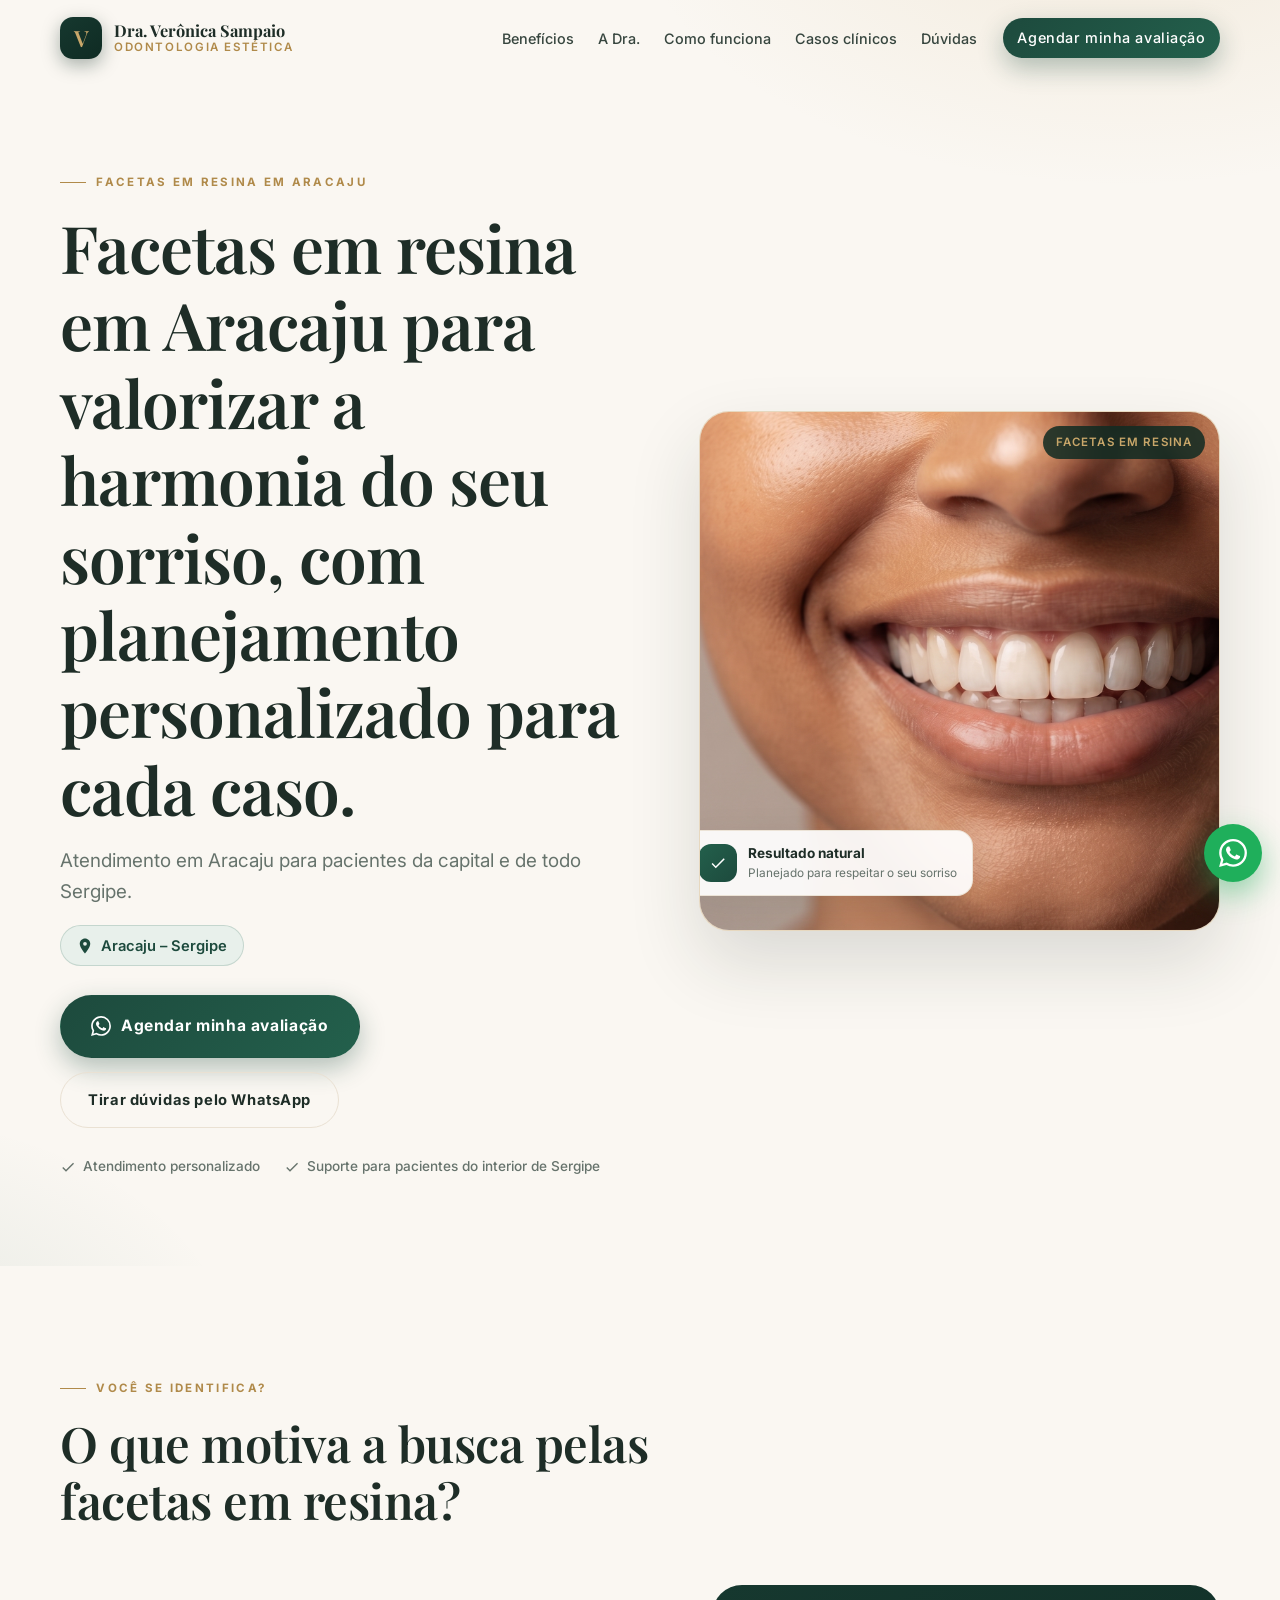
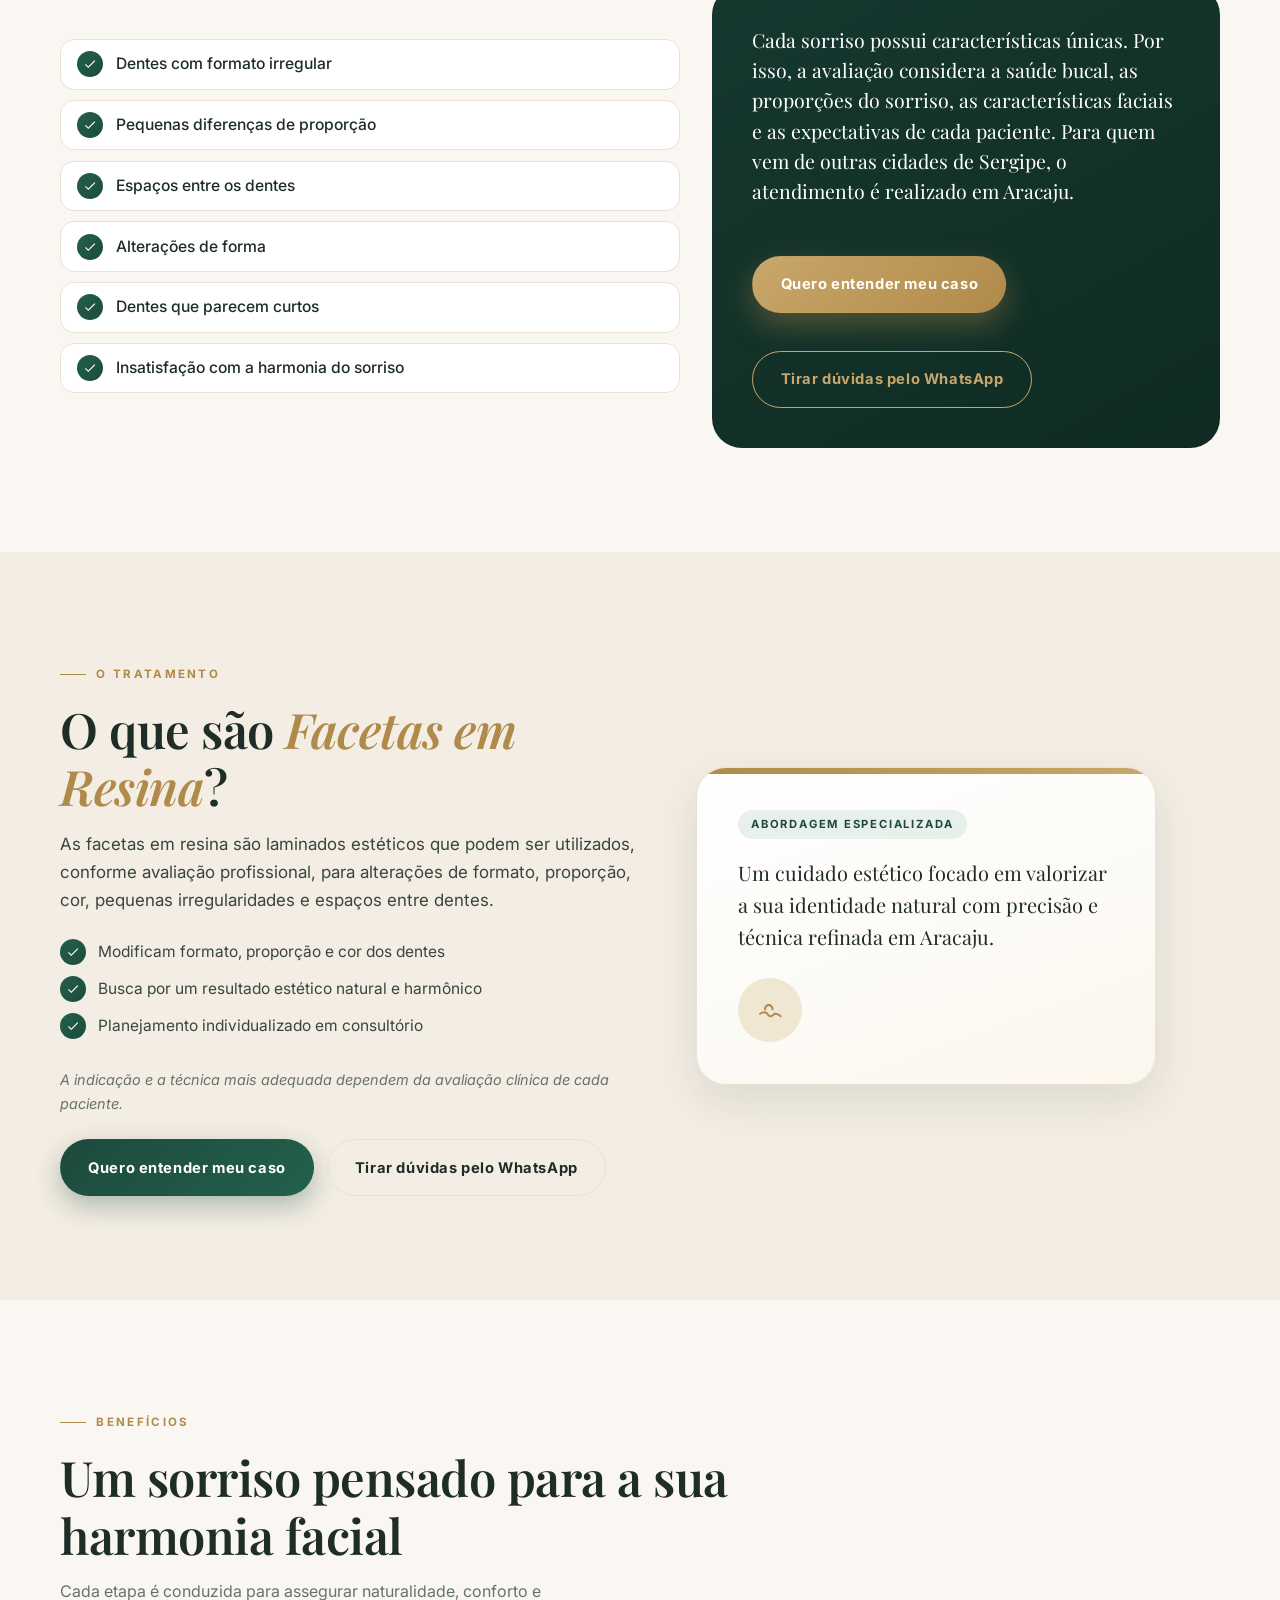
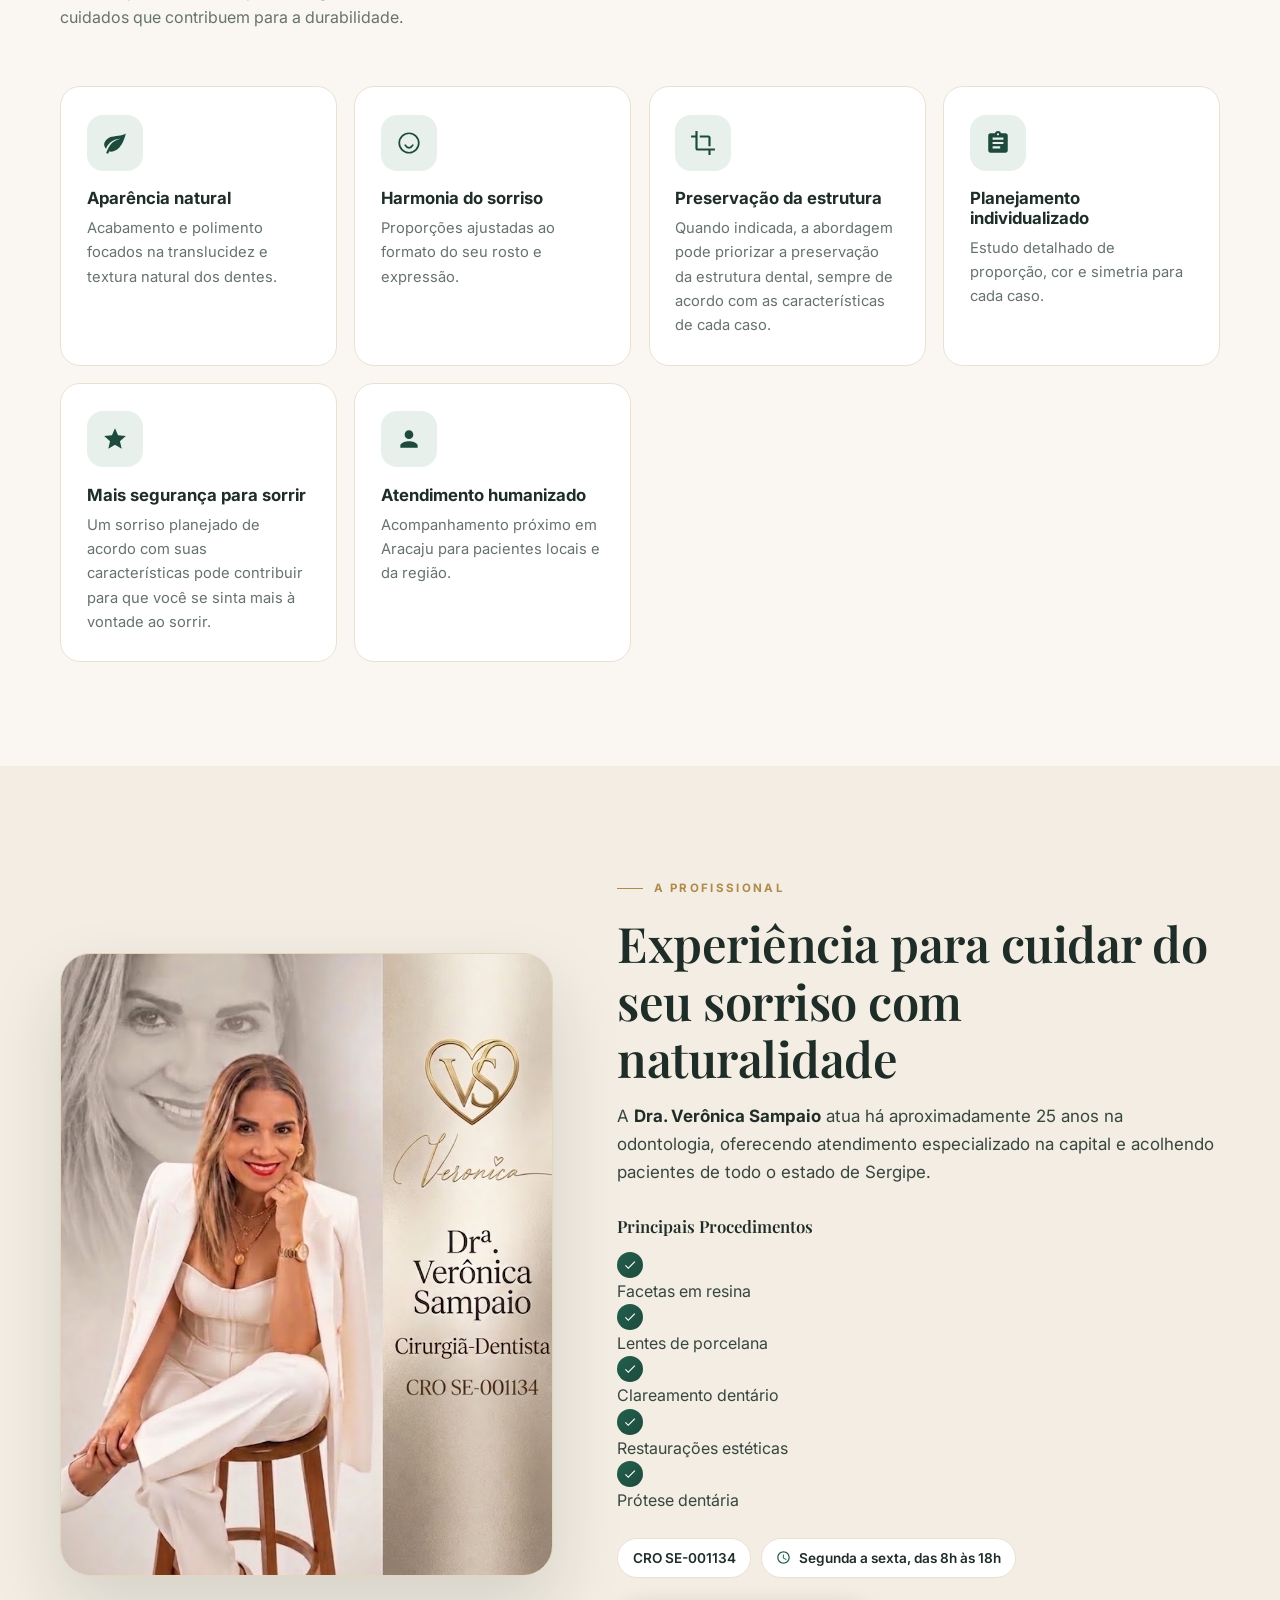
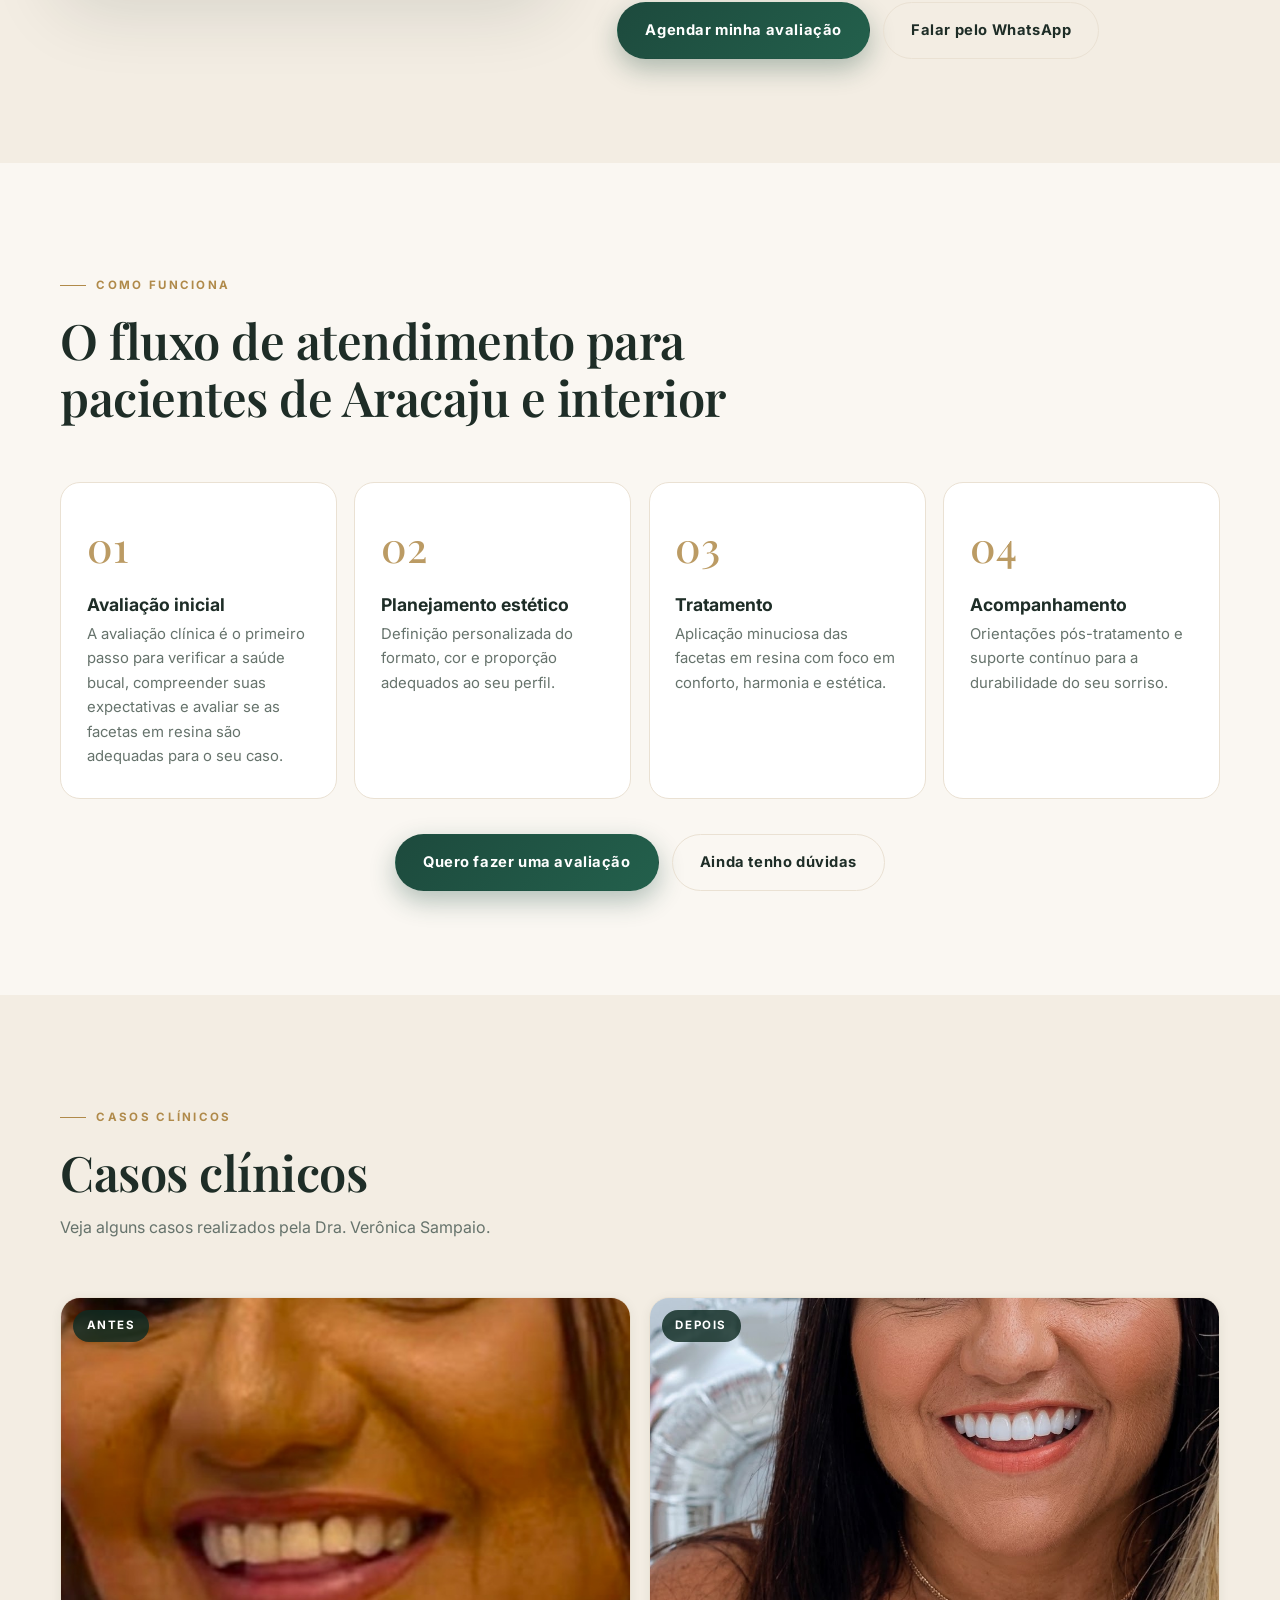
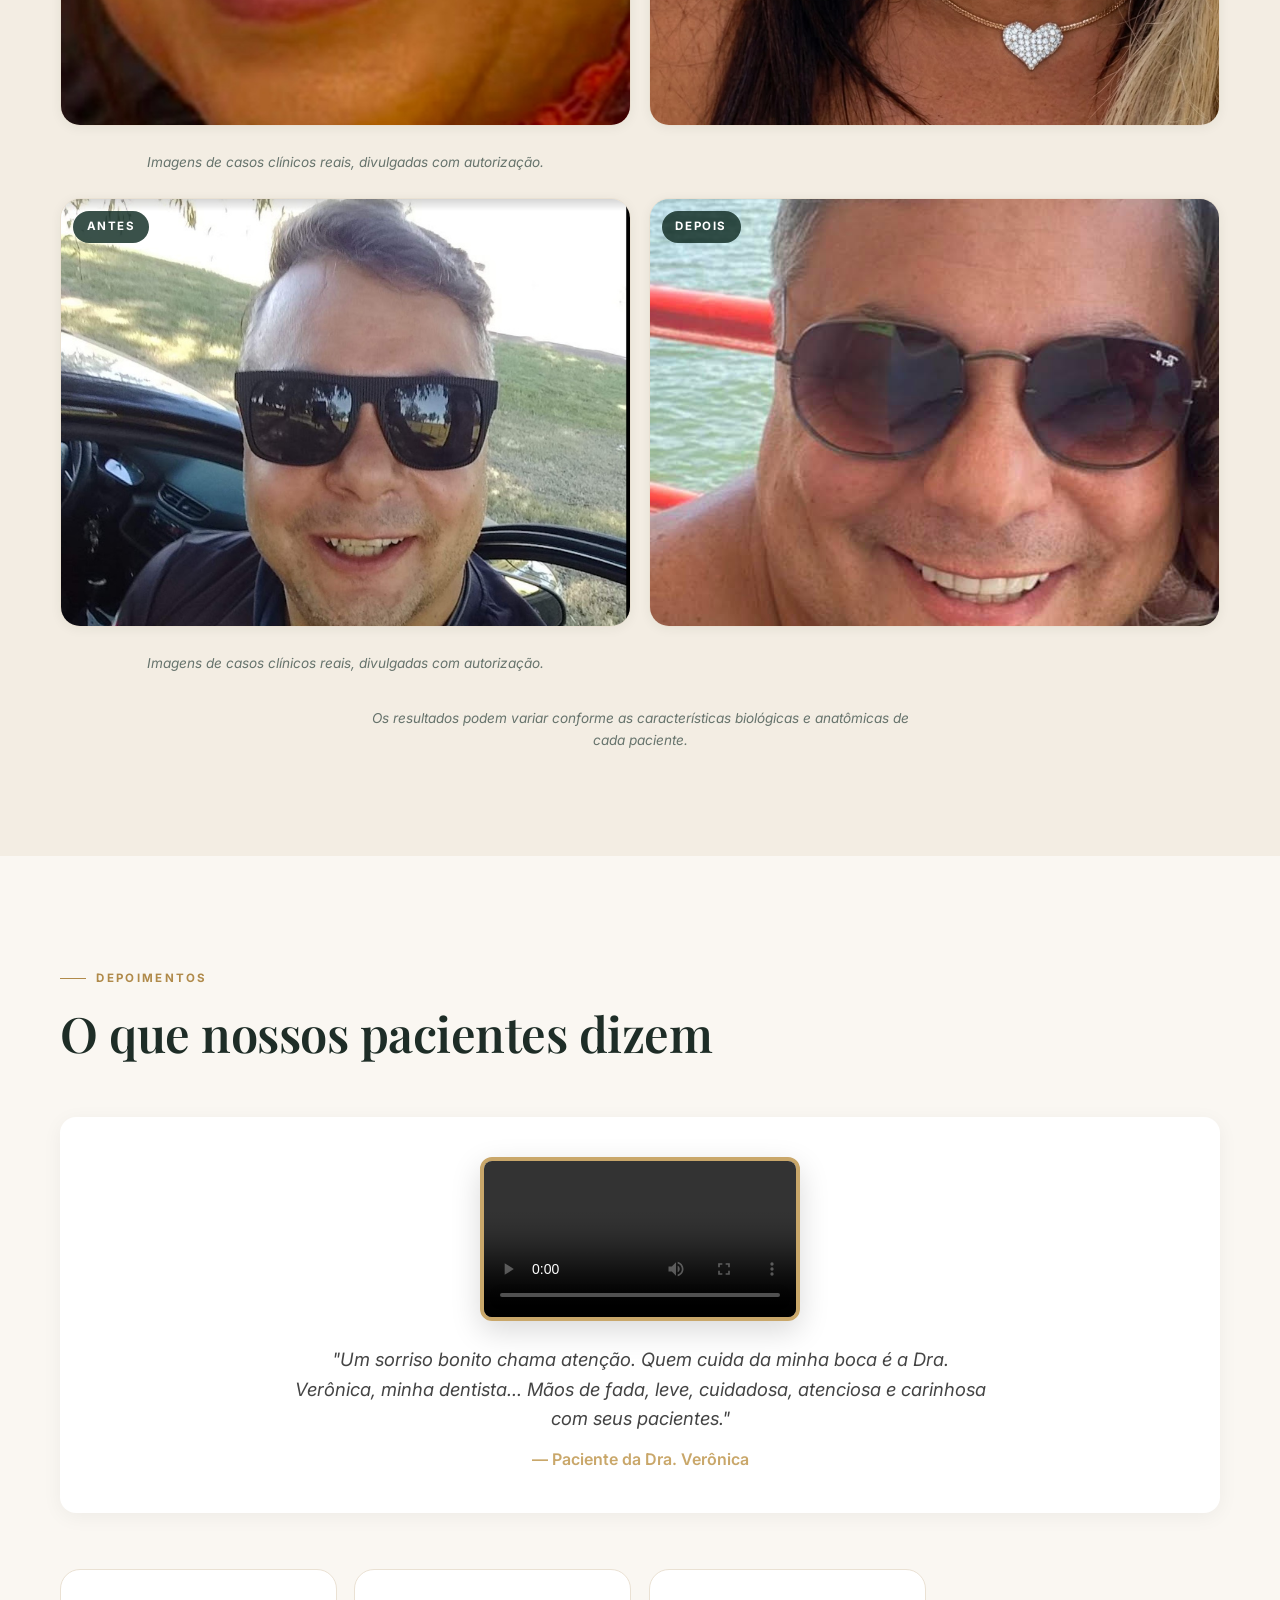
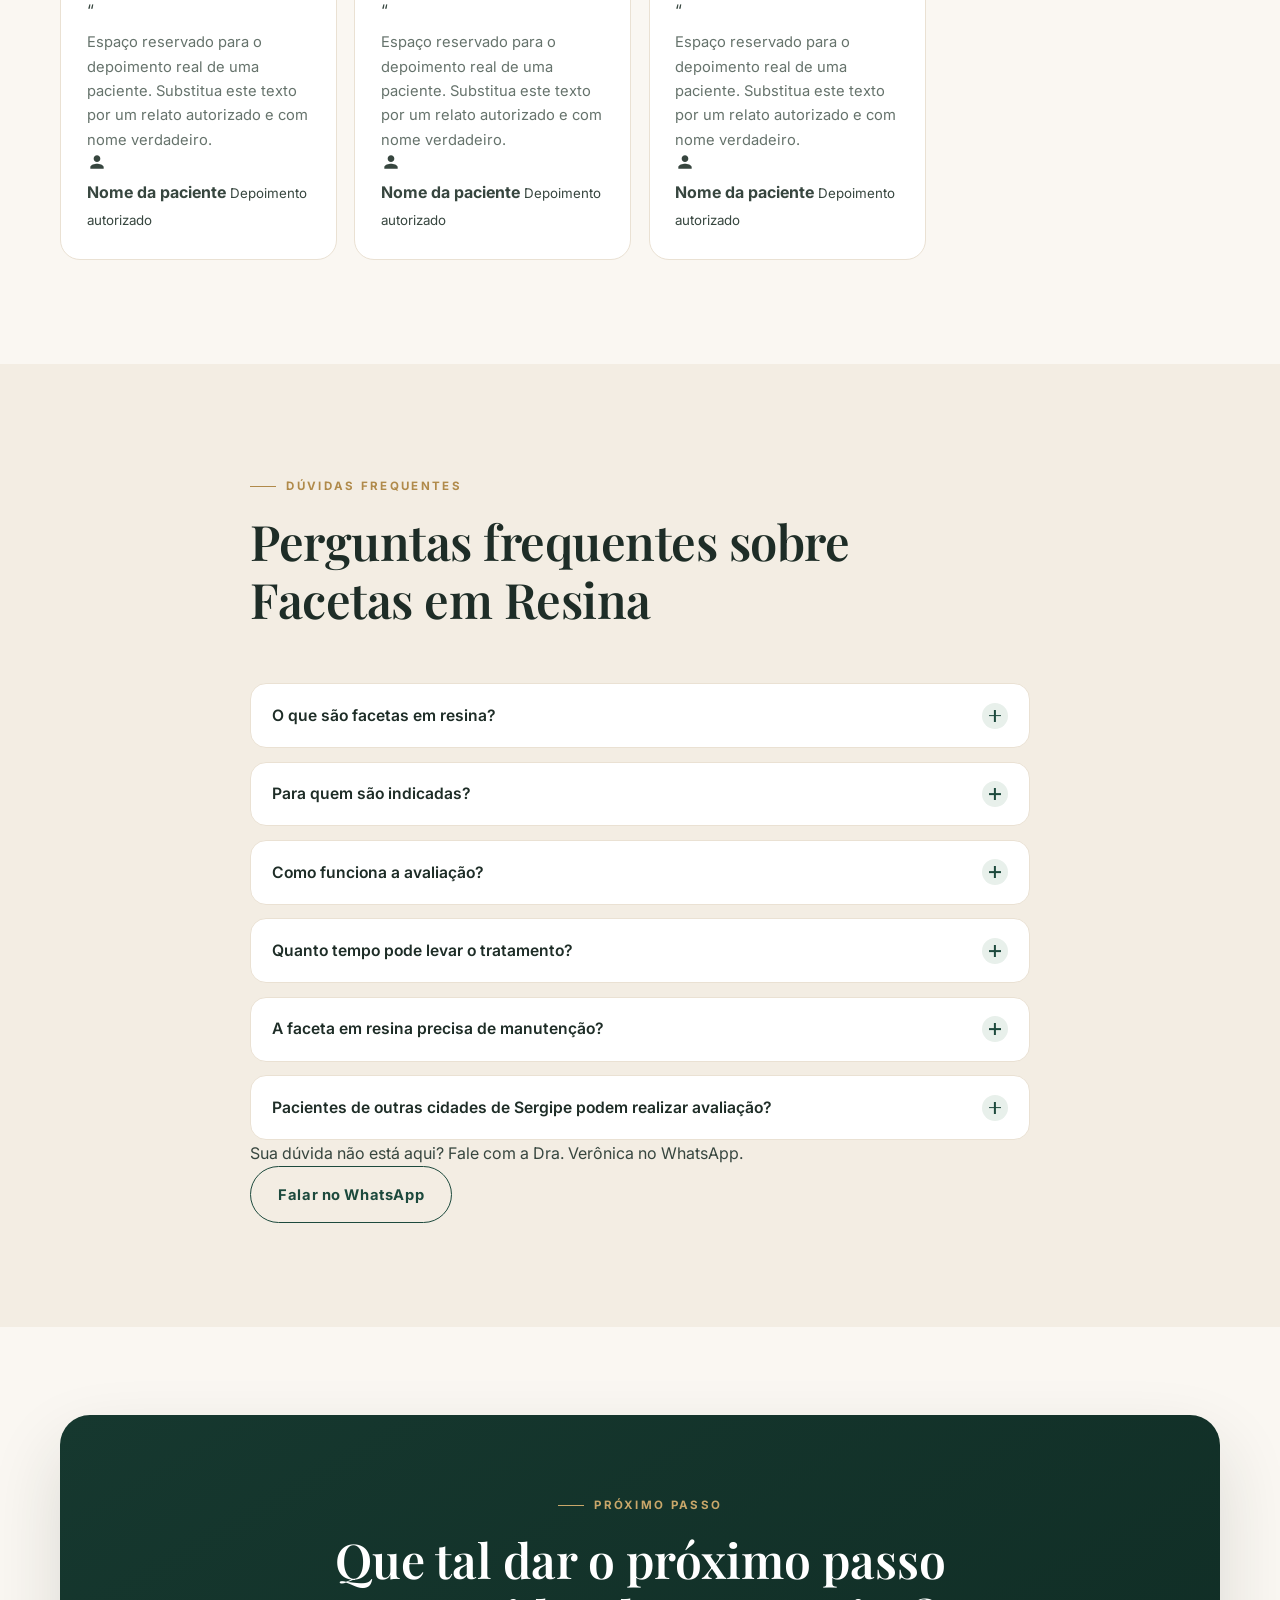
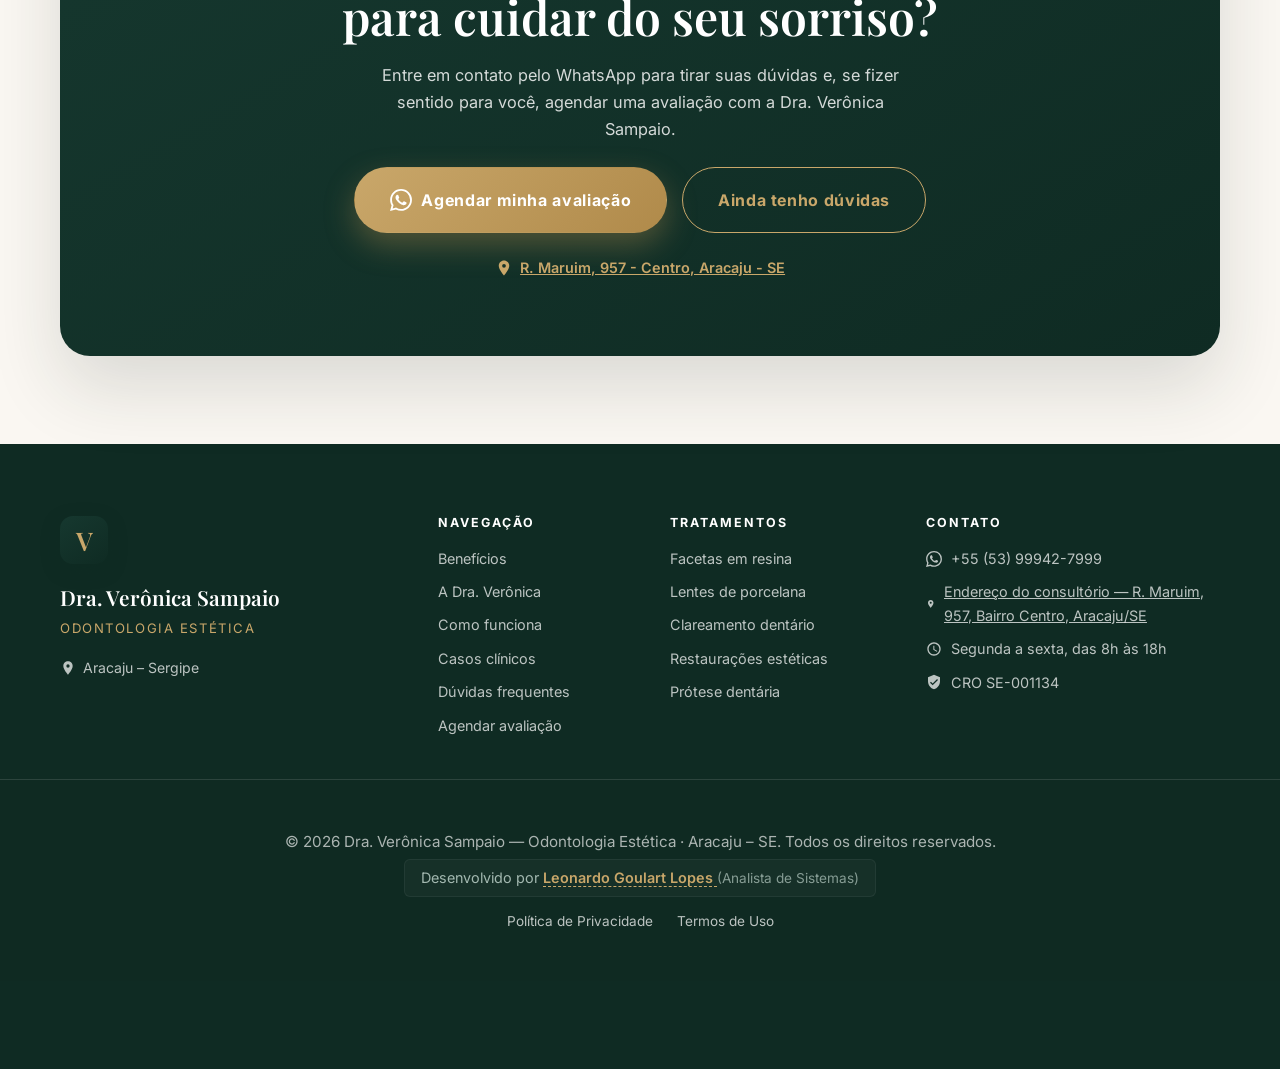
==== commit 57d6a650: "Update index.html" ====
--- a/index.html
+++ b/index.html
@@ -1,6 +1,14 @@
 <!DOCTYPE html>
 <html lang="pt-BR">
 <head>
+  <!-- Google Tag Manager -->
+  <script>(function(w,d,s,l,i){w[l]=w[l]||[];w[l].push({'gtm.start':
+  new Date().getTime(),event:'gtm.js'});var f=d.getElementsByTagName(s)[0],
+  j=d.createElement(s),dl=l!='dataLayer'?'&l='+l:'';j.async=true;j.src=
+  'https://www.googletagmanager.com/gtm.js?id='+i+dl;f.parentNode.insertBefore(j,f);
+  })(window,document,'script','dataLayer','GTM-M363F6TD');</script>
+  <!-- End Google Tag Manager -->
+
   <meta charset="UTF-8"> 
   <meta name="viewport" content="width=device-width, initial-scale=1.0">
 
@@ -207,6 +215,11 @@
 </head>
 <body>
 
+  <!-- Google Tag Manager (noscript) -->
+  <noscript><iframe src="https://www.googletagmanager.com/ns.html?id=GTM-M363F6TD"
+  height="0" width="0" style="display:none;visibility:hidden"></iframe></noscript>
+  <!-- End Google Tag Manager (noscript) -->
+
   <a class="skip-link" href="#inicio">Pular para o conteúdo principal</a>
 
   <header class="site-header">
@@ -581,6 +594,7 @@
           <h2 class="section-title">O que nossos pacientes dizem</h2>
         </div>
 
+        <!-- DESTAQUE EM VÍDEO ADICIONADO AQUI -->
         <div class="video-featured reveal" style="display: flex; flex-direction: column; align-items: center; text-align: center; margin-bottom: 3.5rem; background: #ffffff; padding: 2.5rem 1.5rem; border-radius: 16px; box-shadow: 0 4px 20px rgba(0,0,0,0.05);">
           <div style="width: 100%; max-width: 320px; border-radius: 12px; overflow: hidden; box-shadow: 0 10px 30px rgba(0,0,0,0.15); border: 4px solid var(--gold-2, #d4af37);">
             <video controls controlsList="nodownload" preload="metadata" style="width: 100%; display: block; object-fit: cover;">
@@ -594,6 +608,7 @@
           <p style="margin-top: 0.8rem; font-weight: 600; color: var(--gold-2, #d4af37);">— Paciente da Dra. Verônica</p>
         </div>
 
+        <!-- OUTROS DEPOIMENTOS EM TEXTO -->
         <div class="cards-grid depo-grid">
           <article class="card depo reveal">
             <span class="quote-mark" aria-hidden="true">“</span>
@@ -715,6 +730,7 @@
           </details>
         </div>
         
+        <!-- CTA ADICIONADO ABAIXO DO FAQ (DICA DE OURO) -->
         <div class="faq-cta reveal">
             <p>Sua dúvida não está aqui? Fale com a Dra. Verônica no WhatsApp.</p>
             <a class="btn btn-outline" data-whatsapp href="https://wa.me/5553999427999?text=Ol%C3%A1%2C%20Dra.%20Ver%C3%B4nica!%20Ainda%20tenho%20d%C3%BAvidas%20sobre%20as%20facetas%20em%20resina." target="_blank" rel="noopener">Falar no WhatsApp</a>
@@ -734,7 +750,10 @@
               <svg viewBox="0 0 24 24" width="22" height="22" fill="currentColor" aria-hidden="true">
                 <path d="M17.472 14.382c-.297-.149-1.758-.867-2.03-.967-.273-.099-.471-.148-.67.15-.197.297-.767.966-.94 1.164-.173.199-.347.223-.644.075-.297-.15-1.255-.463-2.39-1.475-.883-.788-1.48-1.761-1.653-2.059-.173-.297-.018-.458.13-.606.134-.133.298-.347.446-.52.149-.174.198-.298.298-.497.099-.198.05-.371-.025-.52-.075-.149-.669-1.612-.916-2.207-.242-.579-.487-.5-.669-.51-.173-.008-.371-.01-.57-.01-.198 0-.52.074-.792.372-.272.297-1.04 1.016-1.04 2.479 0 1.462 1.065 2.875 1.213 3.074.149.198 2.096 3.2 5.077 4.487.709.306 1.262.489 1.694.625.712.227 1.36.195 1.871.118.571-.085 1.758-.719 2.006-1.413.248-.694.248-1.289.173-1.413-.074-.124-.272-.198-.57-.347m-5.421 7.403h-.004a9.87 9.87 0 01-5.031-1.378l-.361-.214-3.741.982.998-3.648-.235-.374a9.86 9.86 0 01-1.51-5.26c.001-5.45 4.436-9.884 9.888-9.884 2.64 0 5.122 1.03 6.988 2.898a9.825 9.825 0 012.893 6.994c-.003 5.45-4.437 9.884-9.885 9.884m8.413-18.297A11.815 11.815 0 0012.05 0C5.495 0 .16 5.335.157 11.892c0 2.096.547 4.142 1.588 5.945L.057 24l6.305-1.654a11.882 11.882 0 005.683 1.448h.005c6.554 0 11.89-5.335 11.893-11.893a11.821 11.821 0 00-3.48-8.413z"/>
               </svg>
-              AGENDAR AVALIAÇÃO PELO WHATSAPP
+              Agendar minha avaliação
+            </a>
+            <a class="btn btn-outline btn-xl" style="border-color: var(--gold-2); color: var(--gold-2);" data-whatsapp href="https://wa.me/5553999427999?text=Ol%C3%A1%2C%20Dra.%20Ver%C3%B4nica!%20Ainda%20tenho%20algumas%20d%C3%BAvidas%20sobre%20o%20tratamento." target="_blank" rel="noopener">
+              Ainda tenho dúvidas
             </a>
           </div>
           <p class="cta-loc">
@@ -787,10 +806,12 @@
         <ul>
           <li>
             <a data-whatsapp href="https://wa.me/5553999427999?text=Ol%C3%A1%2C%20Dra.%20Ver%C3%B4nica!%20Gostaria%20de%20agendar%20minha%20avalia%C3%A7%C3%A3o." target="_blank" rel="noopener">
-              <svg viewBox="0 0 24 24" width="16" height="16" fill="currentColor" aria-hidden="true"><path d="M17.472 14.382c-.297-.149-1.758-.867-2.03-.967-.273-.099-.471-.148-.67.15-.197.297-.767.966-.94 1.164-.173.199-.347.223-.644.075-.297-.15-1.255-.463-2.39-1.475-.883-.788-1.48-1.761-1.653-2.059-.173-.297-.018-.458.13-.606.134-.133.298-.347.446-.52.149-.174.198-.298.298-.497.099-.198.05-.371-.025-.52-.075-.149-.669-1.612-.916-2.207-.242-.579-.487-.5-.669-.51-.173-.008-.371-.01-.57-.01-.198 0-.52.074-.792.372-.272.297-1.04 1.016-1.04 2.479 0 1.462 1.065 2.875 1.213 3.074.149.198 2.096 3.2 5.077 4.487.709.306 1.262.489 1.694.625.712.227 1.36.195 1.871.118.571-.085 1.758-.719 2.006-1.413.248-.694.248-1.289.173-1.413-.074-.124-.272-.198-.57-.347m-5.421 7.403h-.004a9.87 9.87 0 01-5.031-1.378l-.361-.214-3.741.982.998-3.648-.235-.374a9.86 9.86 0 01-1.51-5.26c.001-5.45 4.436-9.884 9.888-9.884 2.64 0 5.122 1.03 6.988 2.898a9.825 9.825 0 012.893 6.994c-.003 5.45-4.437 9.884-9.885 9.884m8.413-18.297A11.815 11.815 0 0012.05 0C5.495 0 .16 5.335.157 11.892c0 2.096.547 4.142 1.588 5.945L.057 24l6.305-1.654a11.882 11.882 0 005.683 1.448h.005c6.554 0 11.89-5.335 11.893-11.893a11.821 11.821 0 00-3.48-8.413z"/></svg>
+              <svg viewBox="0 0 24 24" width="16" height="16" fill="currentColor" aria-hidden="true"><path d="M17.472 14.382c-.297-.149-1.758-.867-2.03-.967-.273-.099-.471-.148-.67.15-.197.297-.767.966-.94 1.164-.173.199-.347.223-.644.075-.297-.15-1.255-.463-2.39-1.475-.883-.788-1.48-1.761-1.653-2.059-.173-.297-.018-.458.13-.606.134-.133.298-.347.446-.52.149-.174.198-.298.298-.497.099-.198.05-.371-.025-.52-.075-.149-.669-1.612-.916-2.207-.242-.579-.487-.5-.669-.51-.173-.008-.371-.01-.57-.01-.198 0-.52.074-.792.372-.272.297-1.04 1.016-1.04 2.479 0 1.462 1.065 2.875 1.213 3.074.149.198 2.096 3.2 5.077 4.487.709.306 1.262.489 1.694.625.712.227 1.36.195 1.871.118.571-.085 1.758-.719 2.006-1.413.248-.694.248-1.289.173-1.413-.074-.124-.272-.198-.57-.347m-5.421 7.403h-.004a9.87 9.87 0 01-5.031-1.378l-.361-.214-3.741.982.998-3.648-.235-.374a9.86 9.86 0 01-1.51-5.26c.001-5.45 4.436-9.884 9.888-9.884 2.64 0 5.122 1.03 6.988 2.898a9.825 9.825 0 012.893 6.994c-.003 5.45-4.437 9.884-9.885 9.884m8.413-18.297A11.815 11.815 0 0012.05 0C5.495 0 .16 5.335.157 11.892c0 2.096.547 4.142 1.588 5.945L.057 24l6.305-1.654a11.882 11.882 0 005.683 1.448h.005c6.554 0 11.89-5.335 11.893-11.893a11.821 11.821 0 00-3.48-8.413z"/>
+              </svg>
               <span data-phone-display>+55 53 99942-7999</span>
             </a>
           </li>
+          <!-- ITEM DO INSTAGRAM COMENTADO TEMPORARIAMENTE (PASSO 1) -->
           <li>
             <svg viewBox="0 0 24 24" width="16" height="16" fill="currentColor" aria-hidden="true"><path d="M12 2C8.13 2 5 5.13 5 9c0 5.25 7 13 7 13s7-7.75 7-13c0-3.87-3.13-7-7-7zm0 9.5a2.5 2.5 0 110-5 2.5 2.5 0 010 5z"/></svg>
             <a href="https://maps.google.com/?q=R.+Maruim,+957+-+Centro,+Aracaju+-+SE,+49010-160" target="_blank" rel="noopener" style="color: inherit; text-decoration: underline;"><span data-address>R. Maruim, 957 - Centro, Aracaju - SE, 49010-160</span></a>
@@ -807,14 +828,17 @@
       </div>
     </div>
 
+    <!-- Bloco Centralizado Estilo Cartão de Visita -->
     <div class="footer-legal">
       <div class="container legal-inner" style="display: flex; flex-direction: column; align-items: center; text-align: center; gap: 0.8rem; padding: 1.8rem 0;">
         
+        <!-- Bloco 1: Copyright -->
         <p style="margin: 0; font-size: 0.95rem; opacity: 0.9;">
           © <span data-year>2026</span> <span data-name>Dra. Verônica Sampaio</span> — Odontologia Estética · Aracaju – SE. Todos os direitos reservados.
         </p>
 
-        <p style="margin: 0; font-size: 0.9rem; color: #a3b8b0; background: rgba(255, 255, 255, 0.03); padding: 0.4rem 1rem; border-radius: 6px; border: 1px solid rgba(255, 255, 255, 0.05);">
+        <!-- Bloco 2: Créditos do Desenvolvedor -->
+        <p style="margin: 0; margin-top: -8px; font-size: 0.9rem; color: #a3b8b0; background: rgba(255, 255, 255, 0.03); padding: 0.4rem 1rem; border-radius: 6px; border: 1px solid rgba(255, 255, 255, 0.05);">
           Desenvolvido por 
           <a href="https://portifoliolgl.lovable.app/#home" target="_blank" rel="noopener" style="color: var(--gold-2, #d4af37); font-weight: 600; text-decoration: none; border-bottom: 1px dashed currentColor; transition: all 0.2s ease;">
             Leonardo Goulart Lopes
@@ -822,6 +846,7 @@
           <span style="opacity: 0.8; font-size: 0.85rem;">(Analista de Sistemas)</span>
         </p>
 
+        <!-- Bloco 3: Links Legais -->
         <div class="legal-links" style="display: flex; gap: 1.5rem; margin: 0; font-size: 0.85rem;">
           <a href="privacidade.html">Política de Privacidade</a>
           <a href="termos.html">Termos de Uso</a>
@@ -838,15 +863,13 @@
   </a>
 
   <div class="mobile-cta" aria-hidden="false">
-    <a class="btn btn-wa" data-whatsapp href="https://wa.me/5553999427999?text=Ol%C3%A1%2C%20Dra.%20Ver%C3%B4nica!%20Gostaria%20de%20agendar%20minha%20avalia%C3%A7%C3%A3o.">
-      <svg viewBox="0 0 24 24" width="18" height="18" fill="currentColor" aria-hidden="true"><path d="M17.472 14.382c-.297-.149-1.758-.867-2.03-.967-.273-.099-.471-.148-.67.15-.197.297-.767.966-.94 1.164-.173.199-.347.223-.644.075-.297-.15-1.255-.463-2.39-1.475-.883-.788-1.48-1.761-1.653-2.059-.173-.297-.018-.458.13-.606.134-.133.298-.347.446-.52.149-.174.198-.298.298-.497.099-.198.05-.371-.025-.52-.075-.149-.669-1.612-.916-2.207-.242-.579-.487-.5-.669-.51-.173-.008-.371-.01-.57-.01-.198 0-.52.074-.792.372-.272.297-1.04 1.016-1.04 2.479 0 1.462 1.065 2.875 1.213 3.074.149.198 2.096 3.2 5.077 4.487.709.306 1.262.489 1.694.625.712.227 1.36.195 1.871.118.571-.085 1.758-.719 2.006-1.413.248-.694.248-1.289.173-1.413-.074-.124-.272-.198-.57-.347m-5.421 7.403h-.004a9.87 9.87 0 01-5.031-1.378l-.361-.214-3.741.982.998-3.648-.235-.374a9.86 9.86 0 01-1.51-5.26c.001-5.45 4.436-9.884 9.888-9.884 2.64 0 5.122 1.03 6.988 2.898a9.825 9.825 0 012.893 6.994c-.003 5.45-4.437 9.884-9.885 9.884m8.413-18.297A11.815 11.815 0 0012.05 0C5.495 0 .16 5.335.157 11.892c0 2.096.547 4.142 1.588 5.945L.057 24l6.305-1.654a11.882 11.882 0 005.683 1.448h.005c6.554 0 11.89-5.335 11.893-11.893a11.821 11.821 0 00-3.48-8.413z"/></svg>
-      Agendar avaliação pelo WhatsApp
-    </a>
-  </div>
+    <a class="btn btn-wa" data-whatsapp href="https://wa.me/5553999427999?text=Ol%C3%A1%2C%20Dra.%20Ver%C3%B4nica!%20Gostaria%20de%20agendar%20minha%20avalia%C3%A7%C3%A3o." target="_blank" rel="noopener">
+      <svg viewBox="0 0 24 24" width="18" height="18" fill="currentColor" aria-hidden="true"><path d="M17.472 14.382c-.297-.149-1.758-.867-2.03-.967-.273-.099-.471-.148-.67.15-.197.297-.767.966-.94 1.164-.173.199-.347.223-.644.075-.297-.15-1.255-.463-2.39-1.475-.883-.788-1.48-1.761-1.653-2.059-.173-.297-.018-.458.13-.606.134-.133.298-.347.446-.52.149-.174.198-.298.298-.497.099-.198.05-.371-.025-.52-.075-.149-.669-1.612-.916-2.207-.242-.579-.487-.5-.669-.51-.173-.008-.371-.01-.57-.01-.198 0-.52.074-.792.372-.272.297-1.04 1.016-1.04 2.479 0 1.462 1.065 2.875 1.213 3.074.149.198 2.096 3.2 5.077 4.487.709.306 1.262.489 1.694.625.712.227 1.36.195 1.871.118.571-.085 1.758-.719 2.006-1.413.248-.694.248-1.289.173-1.413-.074-.124-.272-.198-.57-.347m-5.421 7.403h-.004a9.87 9.87 0 01-5.031-1.378l-.361-.214-3.741.982.998-3.648-.235-.374a9.86 9.86 0 01-1.51-5.26c.001-5.45 4.436-9.884 9.888-9.884 2.64 0 5.122 1.03 6.988 2.898a9.825 9.825 0 012.893 6.994c-.003 5.45-4.437 9.884-9.885 9.884m8.413-18.297A11.815 11.815 0 0012.05 0C5.495 0 .16 5.335.157 11.892c0 2.096.547 4.142 1.588 5.945L.057 24l6.305-1.654a11.882 11.882 0 005.683 1.448h.005c6.554 0 11.89-5.335 11.893-11.893a11.821 11.821 0 00-3.48-8.413z"/>
+    </svg>
+    Agendar avaliação pelo WhatsApp
+  </a>
 
   <script src="js/config.js"></script>
   <script src="js/main.js"></script>
 </body>
 </html>
-
-```
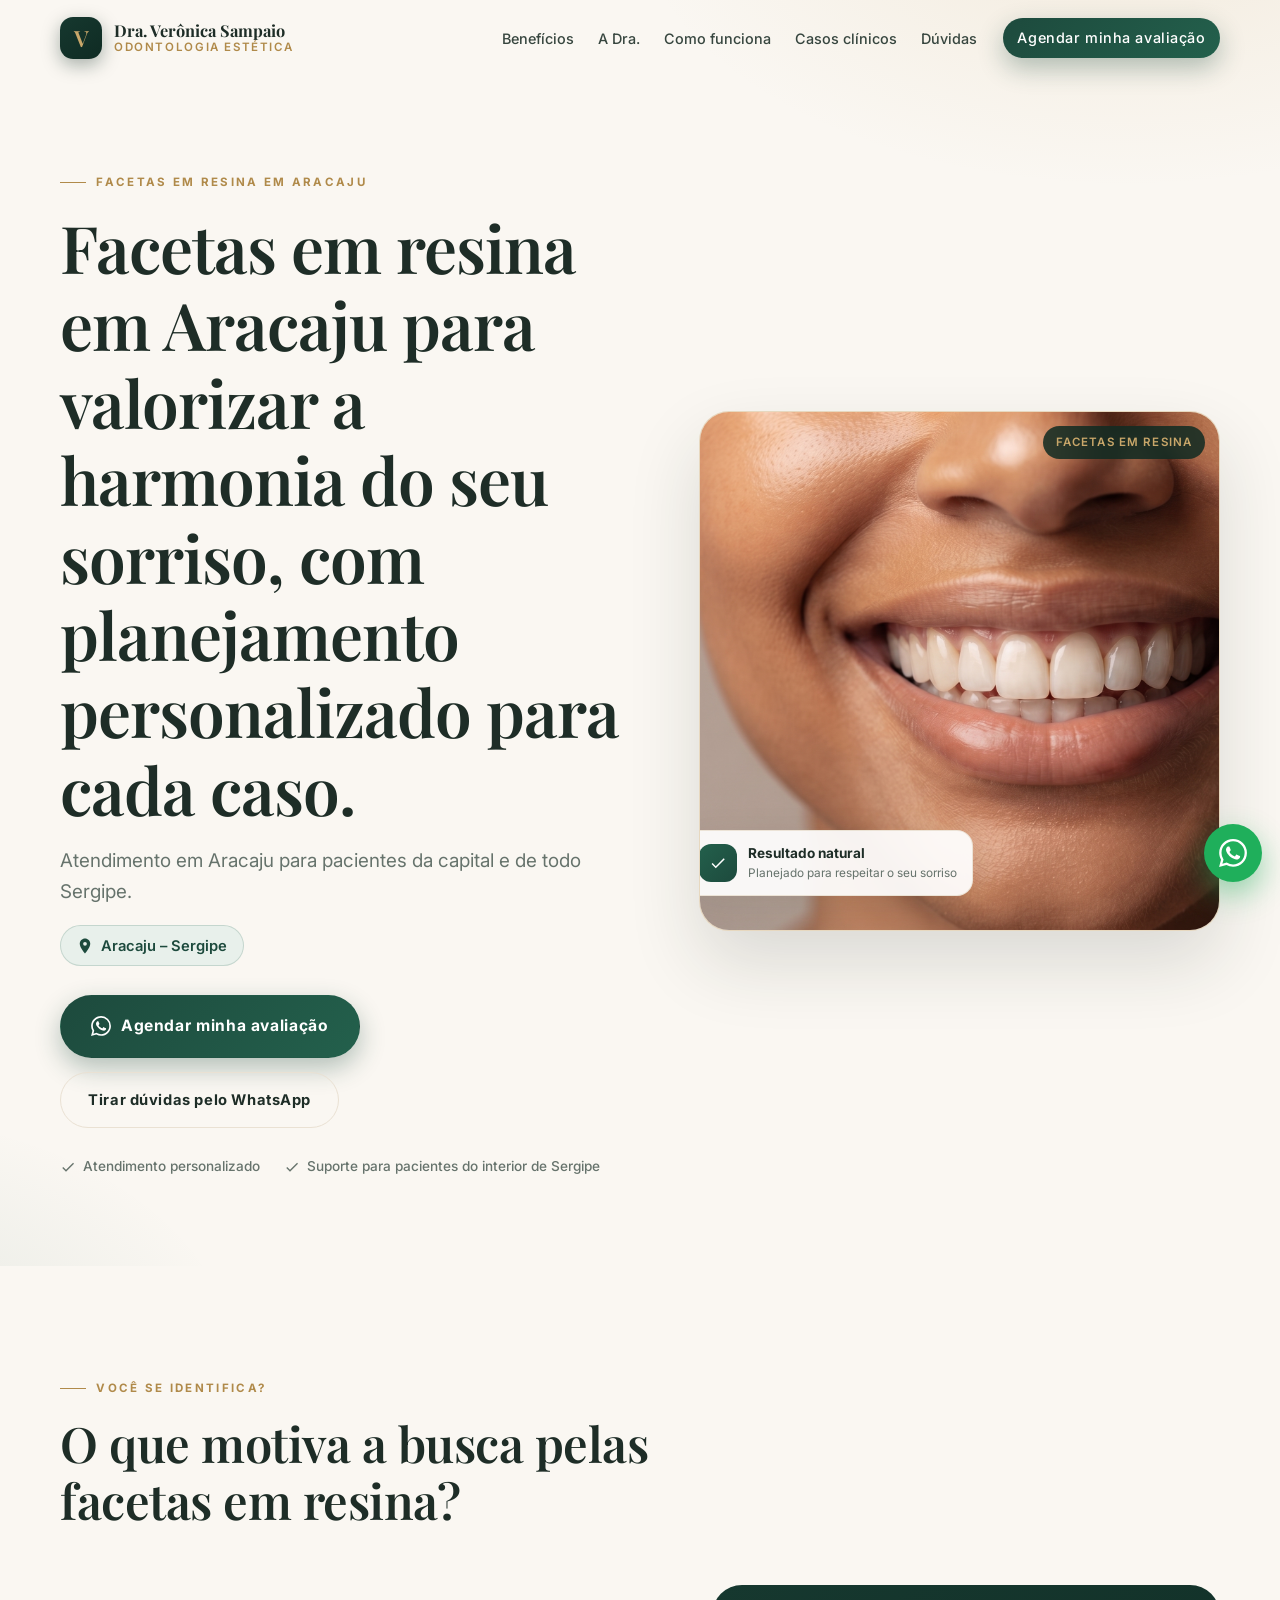
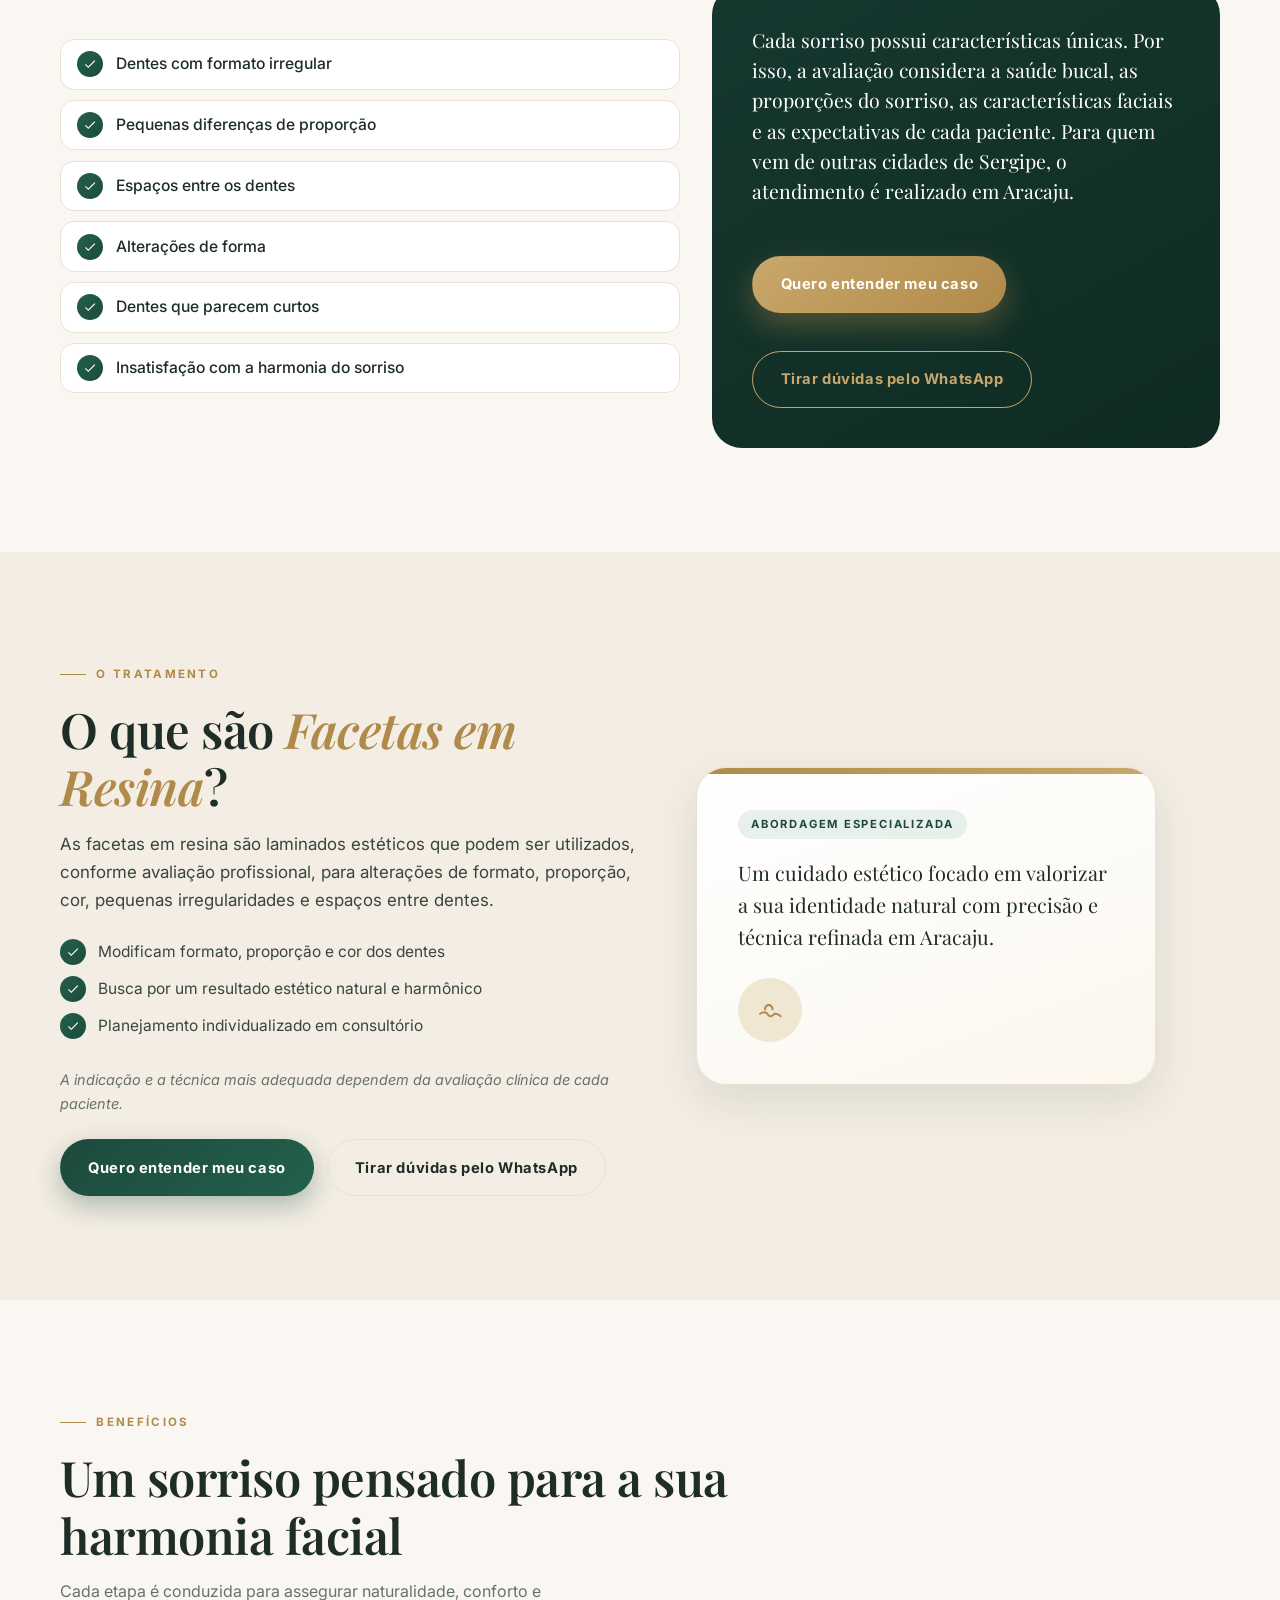
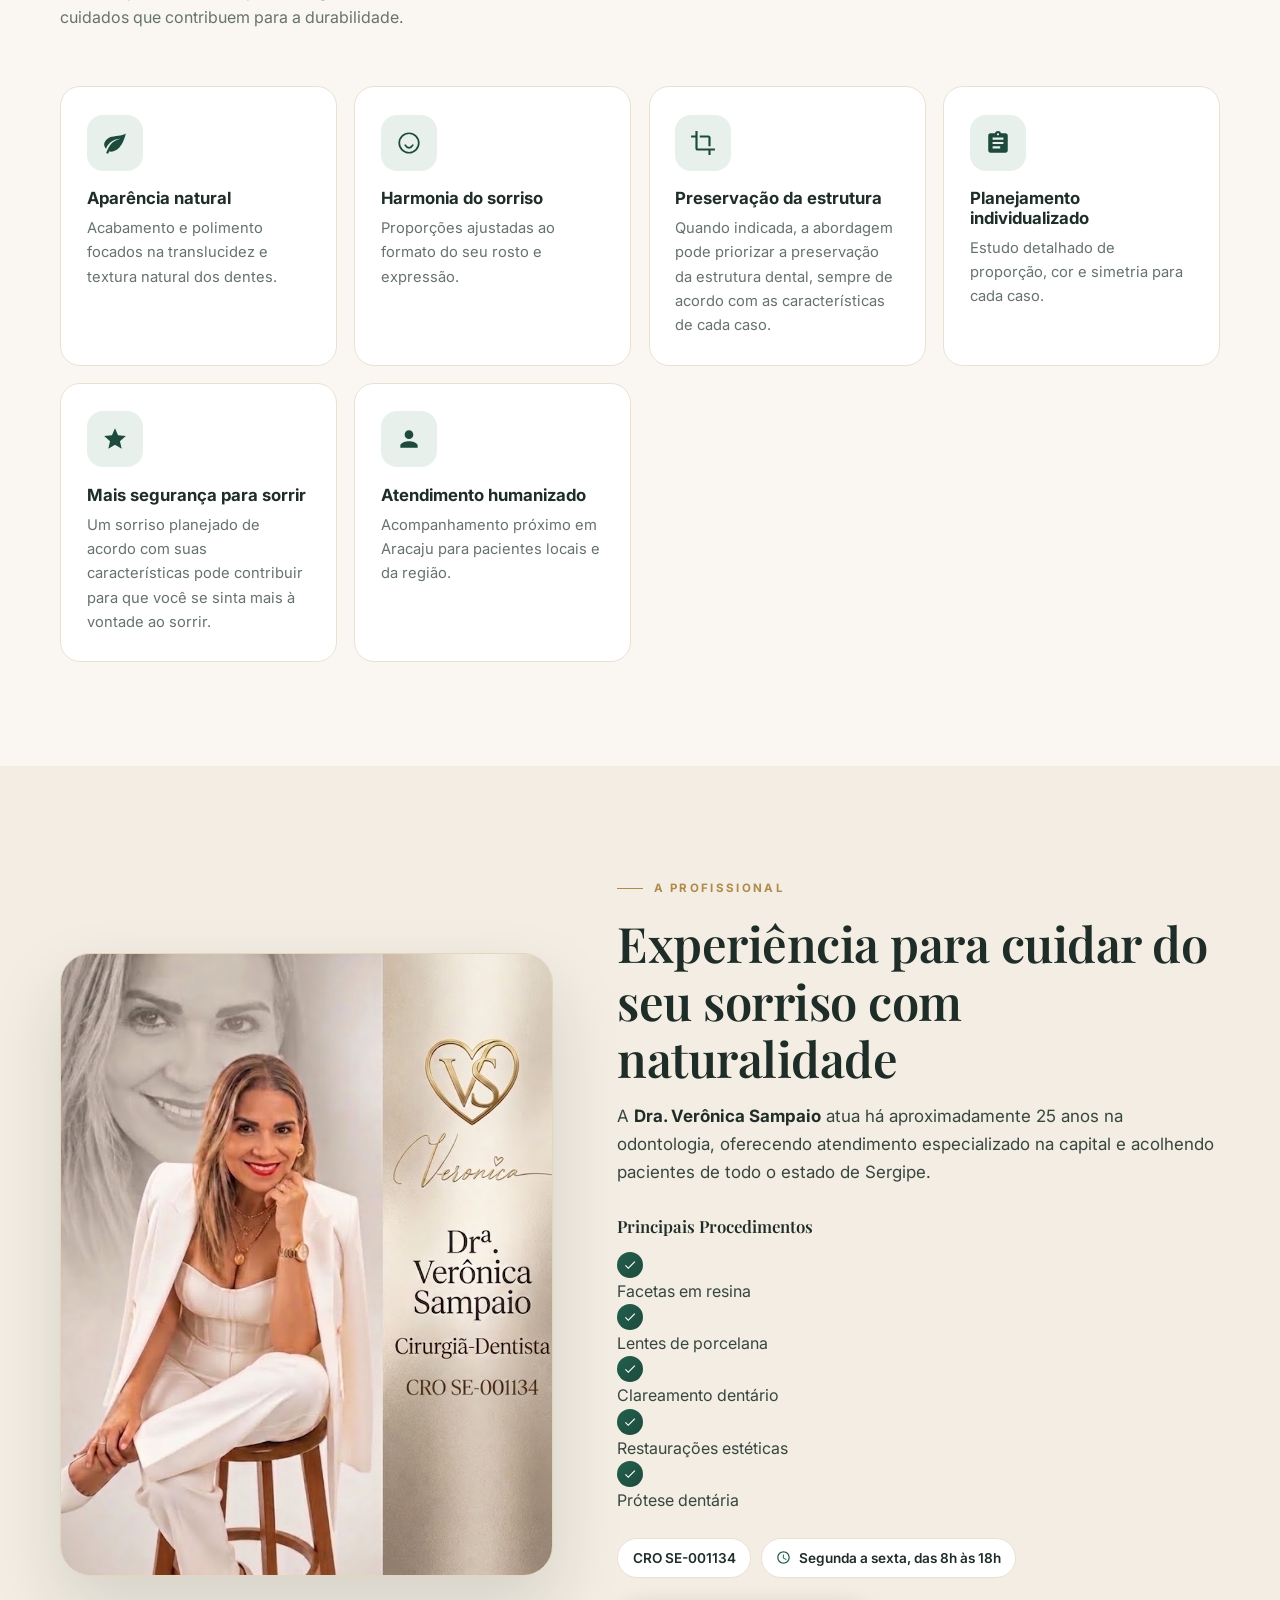
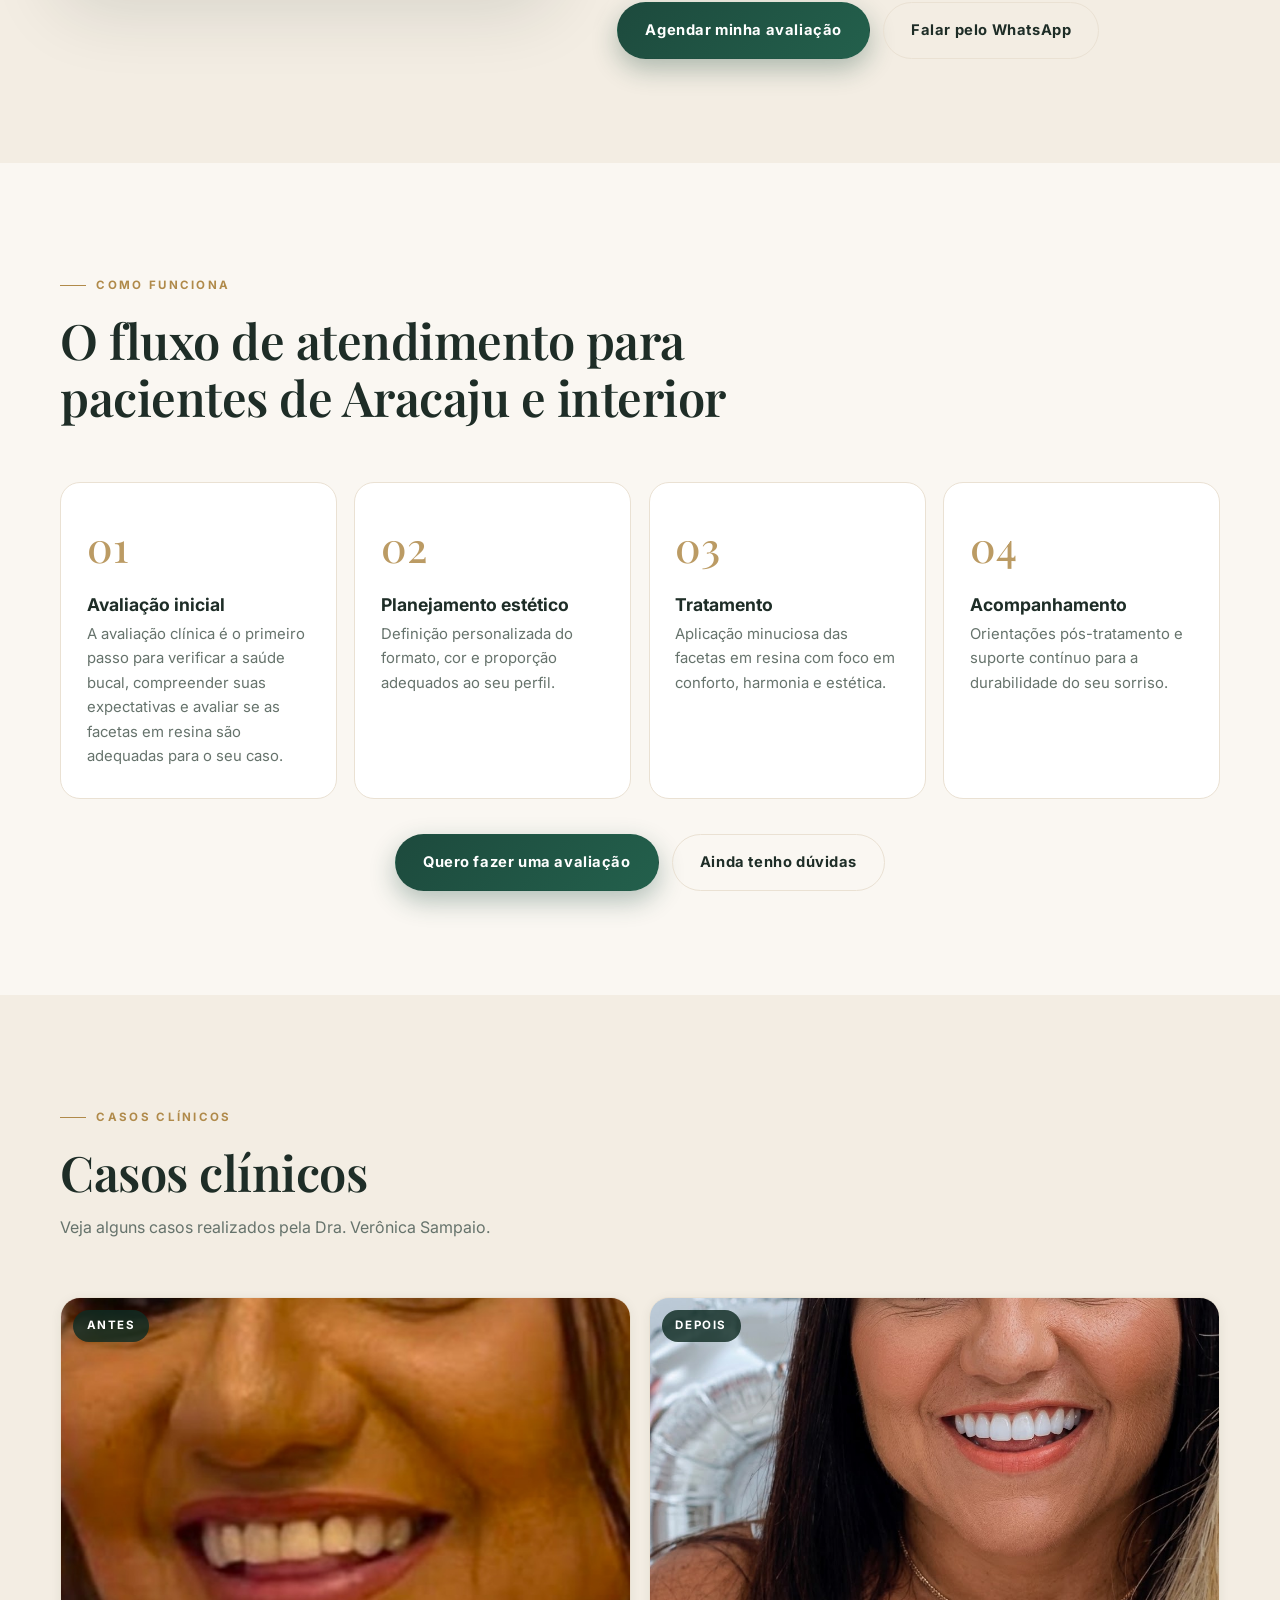
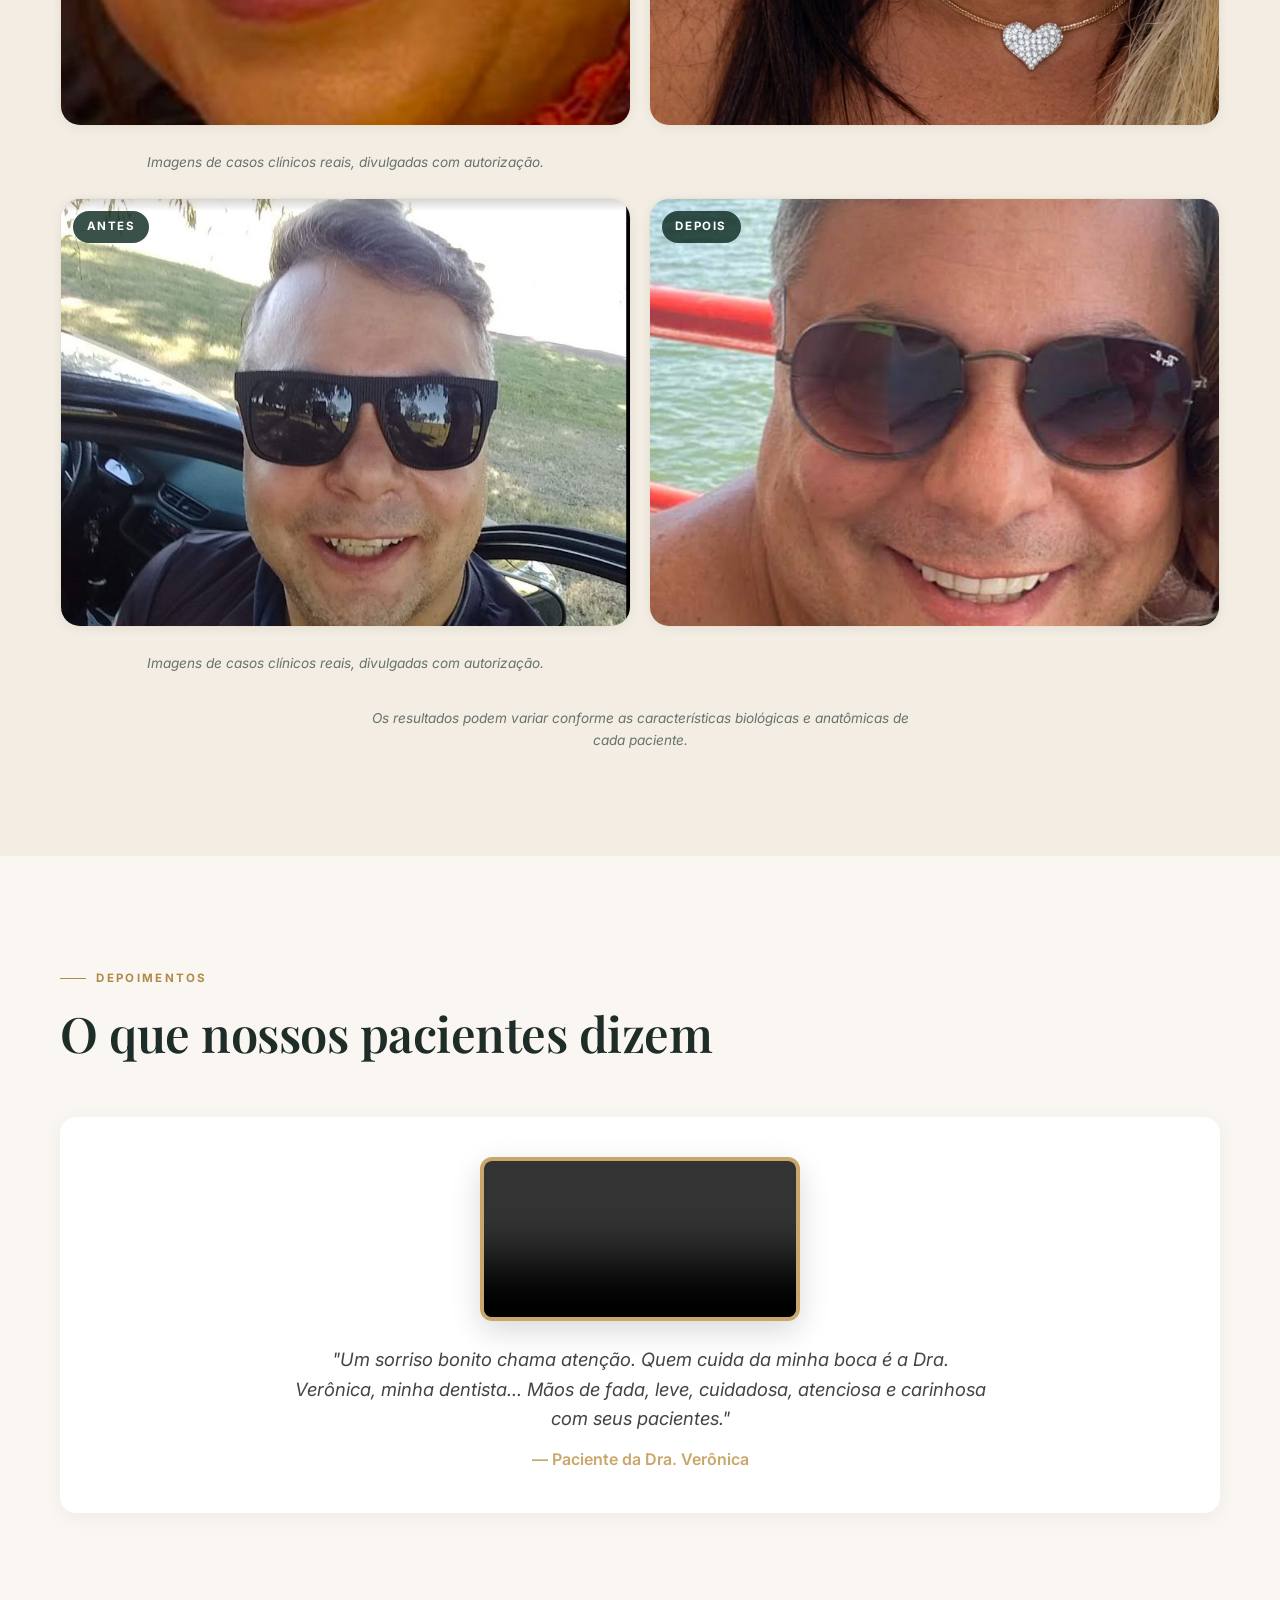
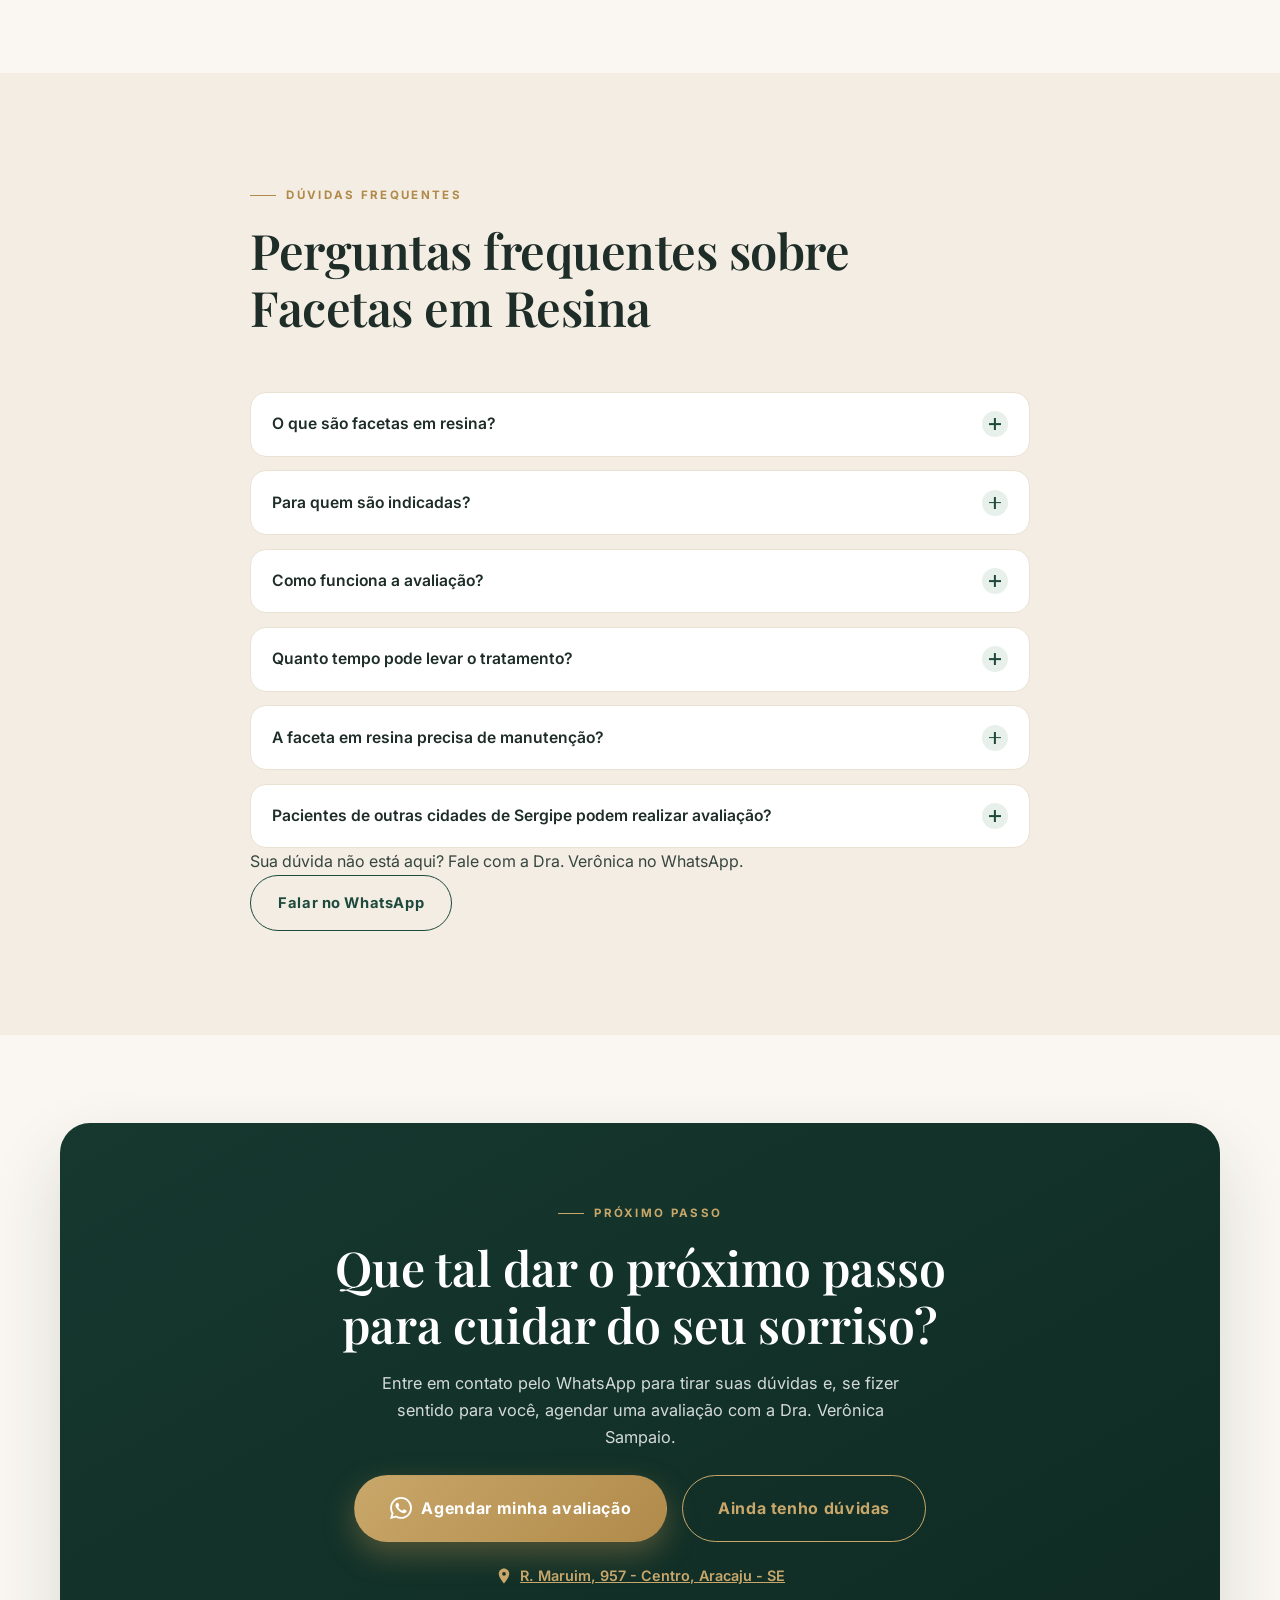
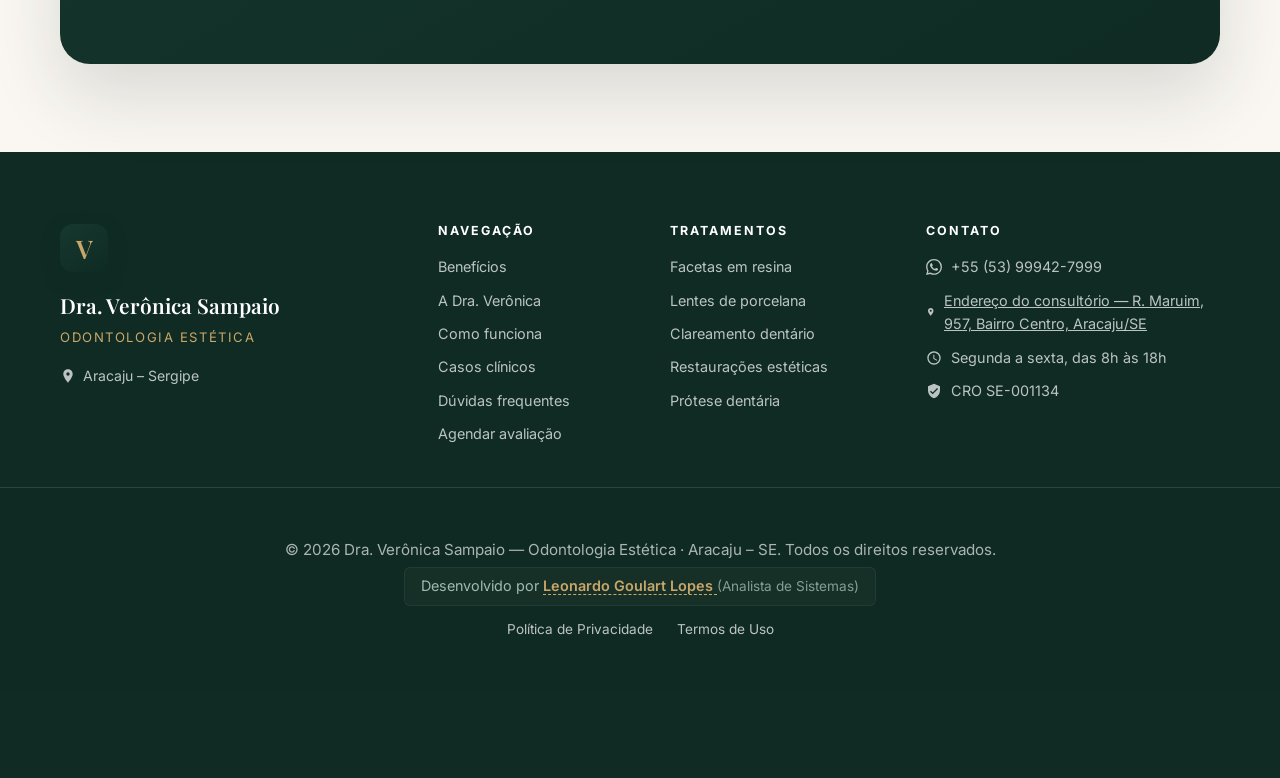
==== commit 3c49704b: "Update index.html" ====
--- a/index.html
+++ b/index.html
@@ -608,8 +608,8 @@
           <p style="margin-top: 0.8rem; font-weight: 600; color: var(--gold-2, #d4af37);">— Paciente da Dra. Verônica</p>
         </div>
 
-        <!-- OUTROS DEPOIMENTOS EM TEXTO -->
-        <div class="cards-grid depo-grid">
+        <!-- OUTROS DEPOIMENTOS EM TEXTO OCULTADOS -->
+        <div class="cards-grid depo-grid" style="display: none;">
           <article class="card depo reveal">
             <span class="quote-mark" aria-hidden="true">“</span>
             <p class="depo-text">Espaço reservado para o depoimento real de uma paciente. Substitua este texto por um relato autorizado e com nome verdadeiro.</p>
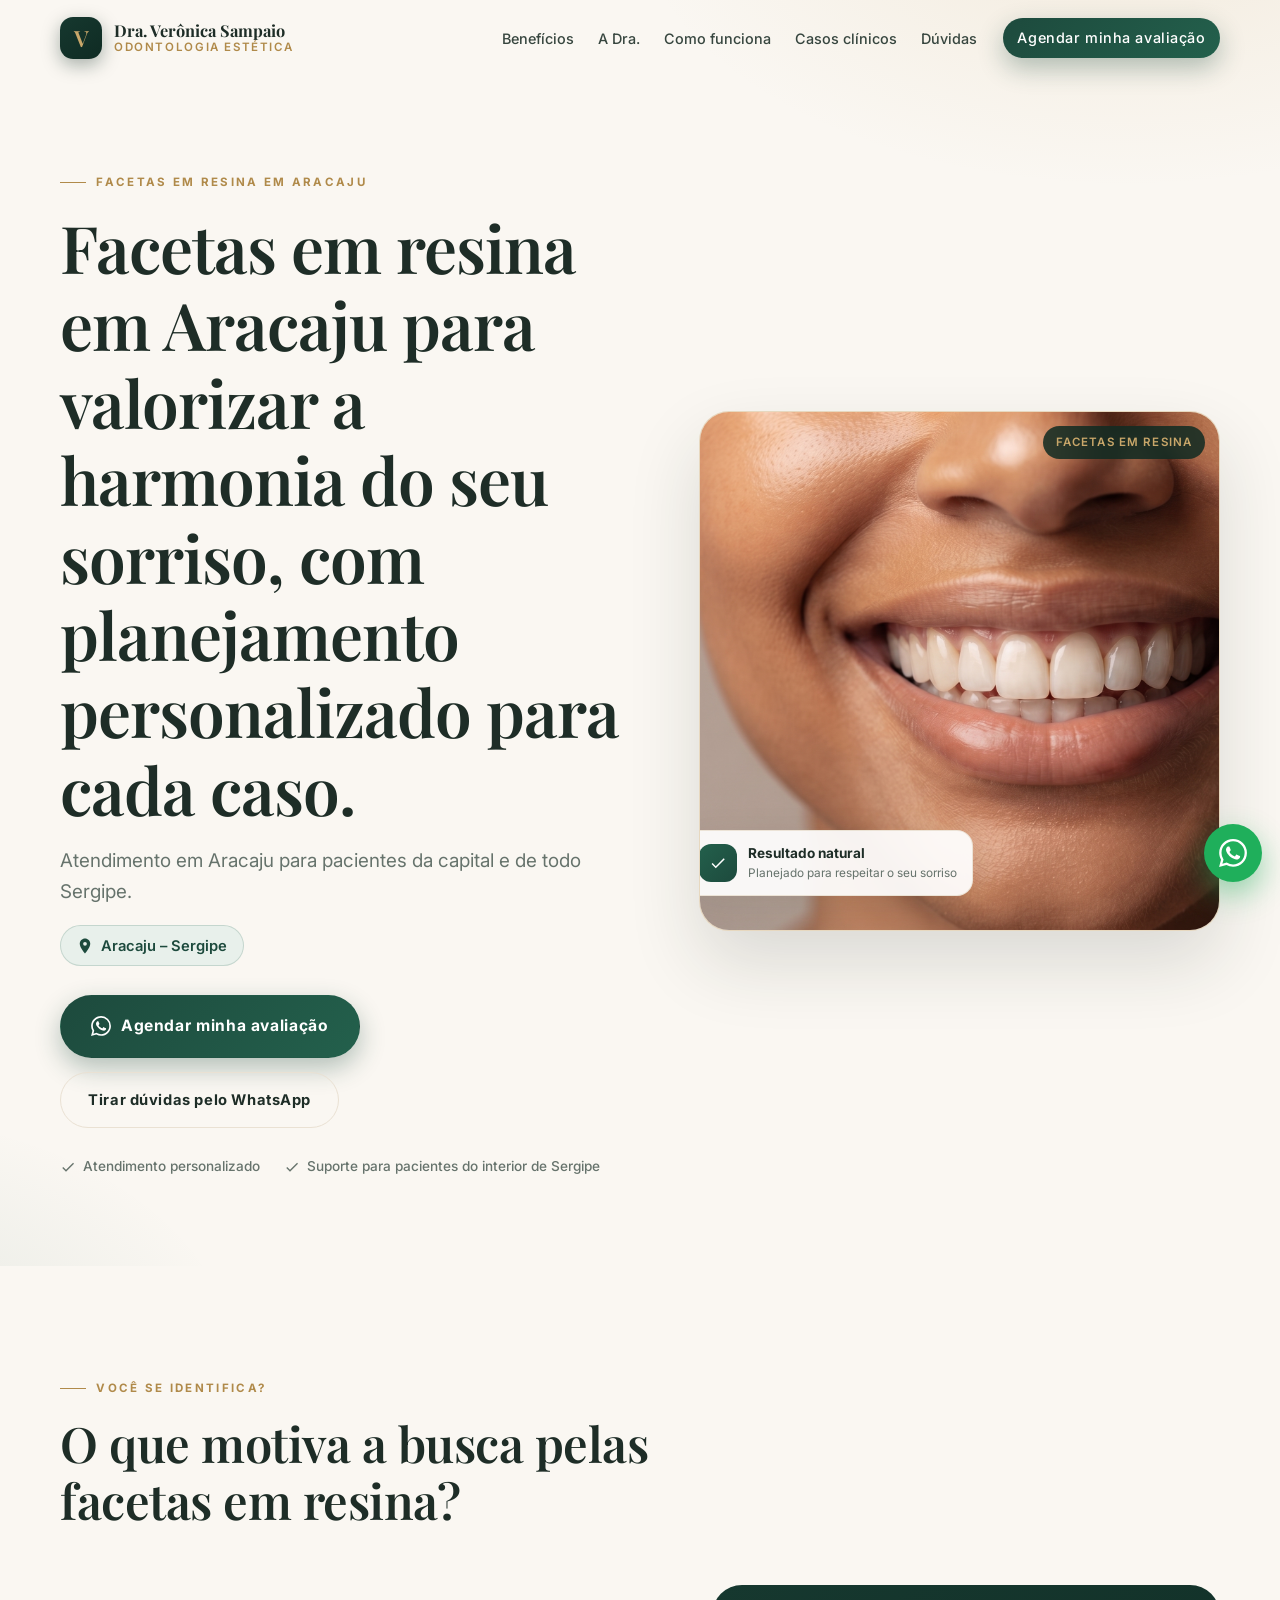
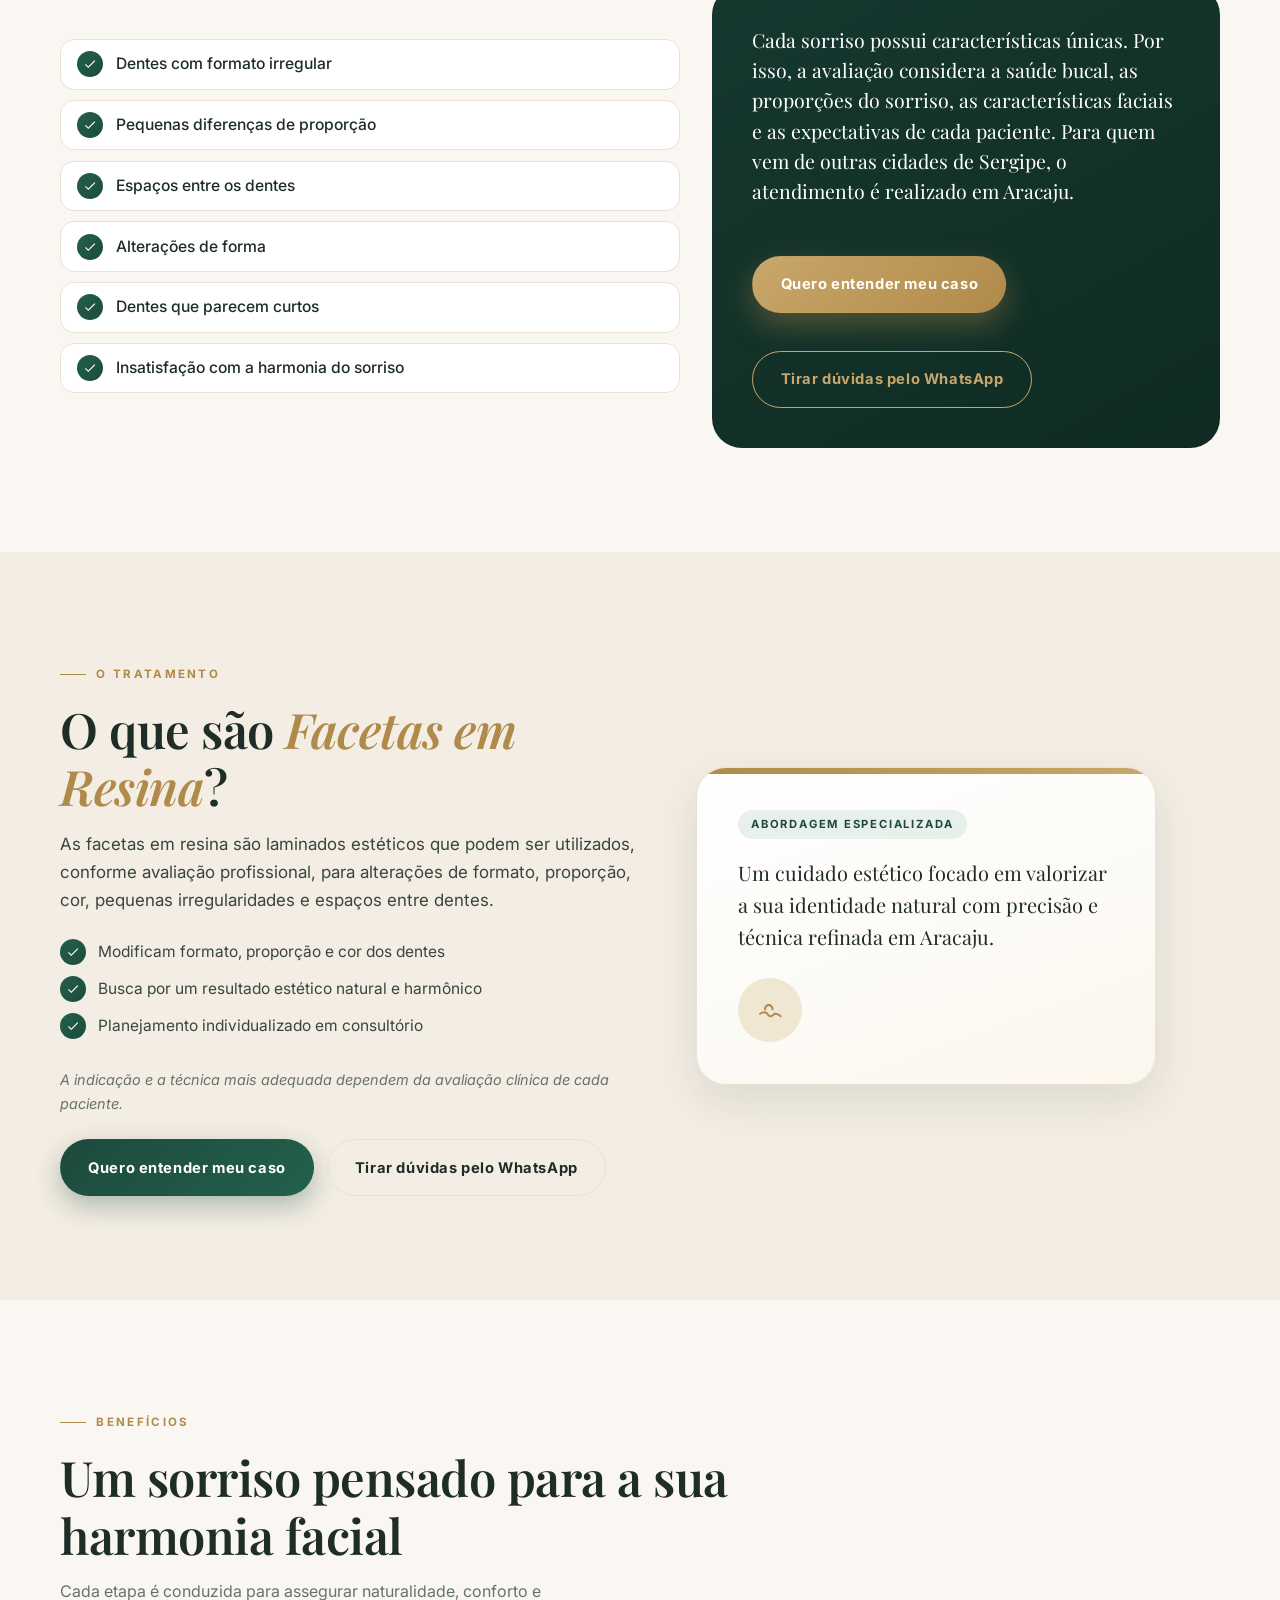
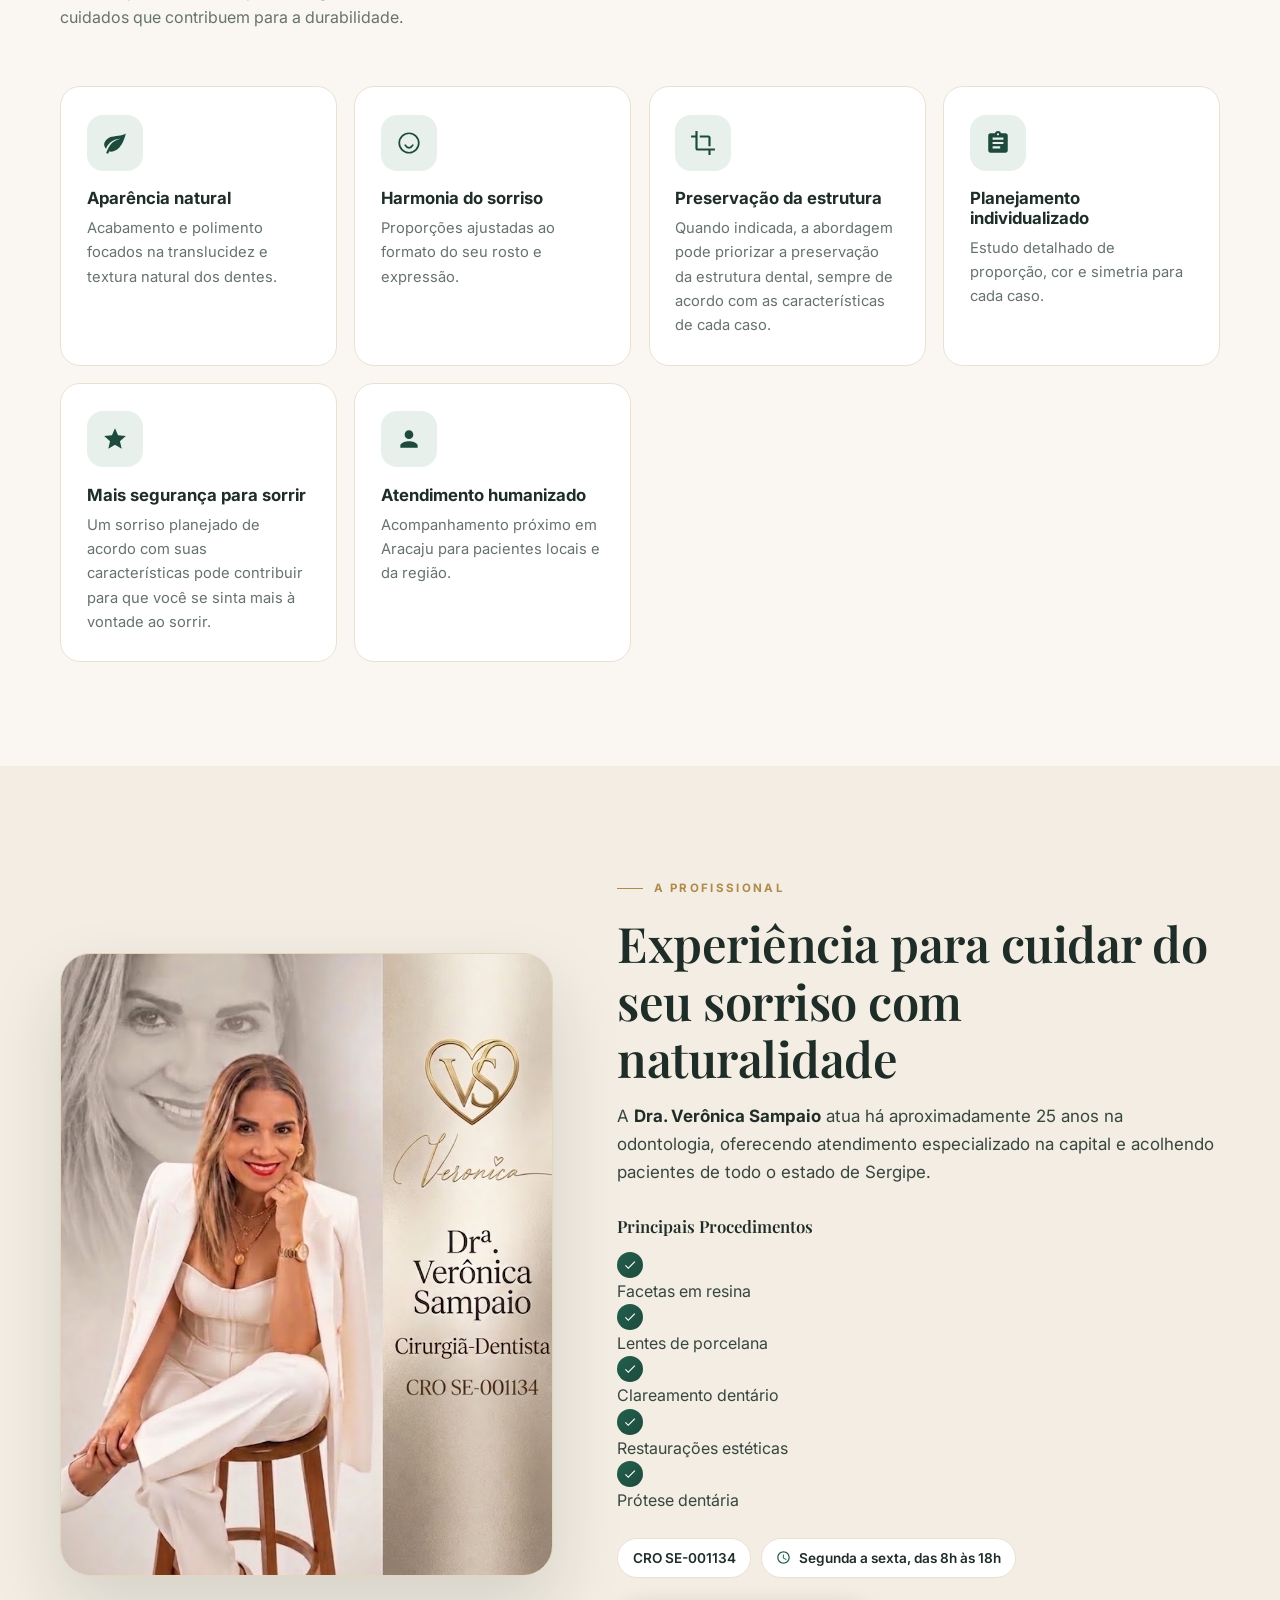
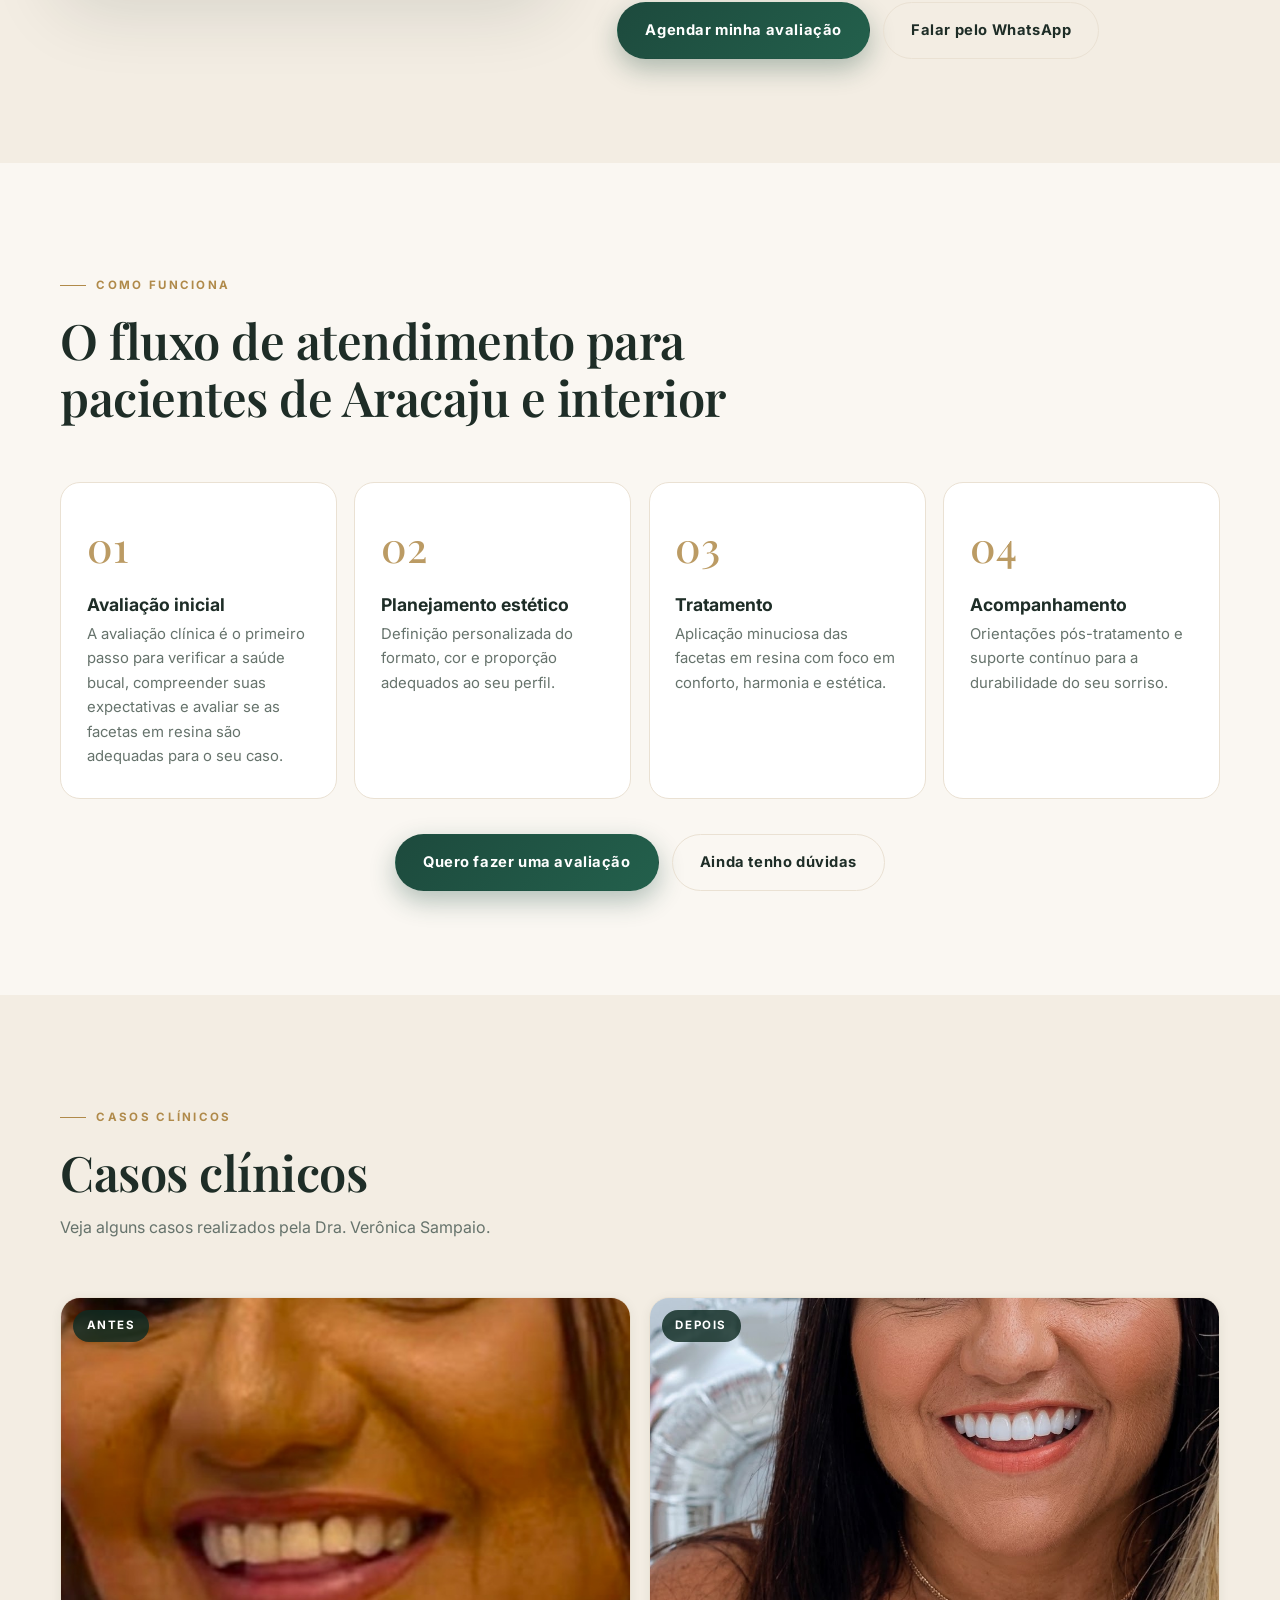
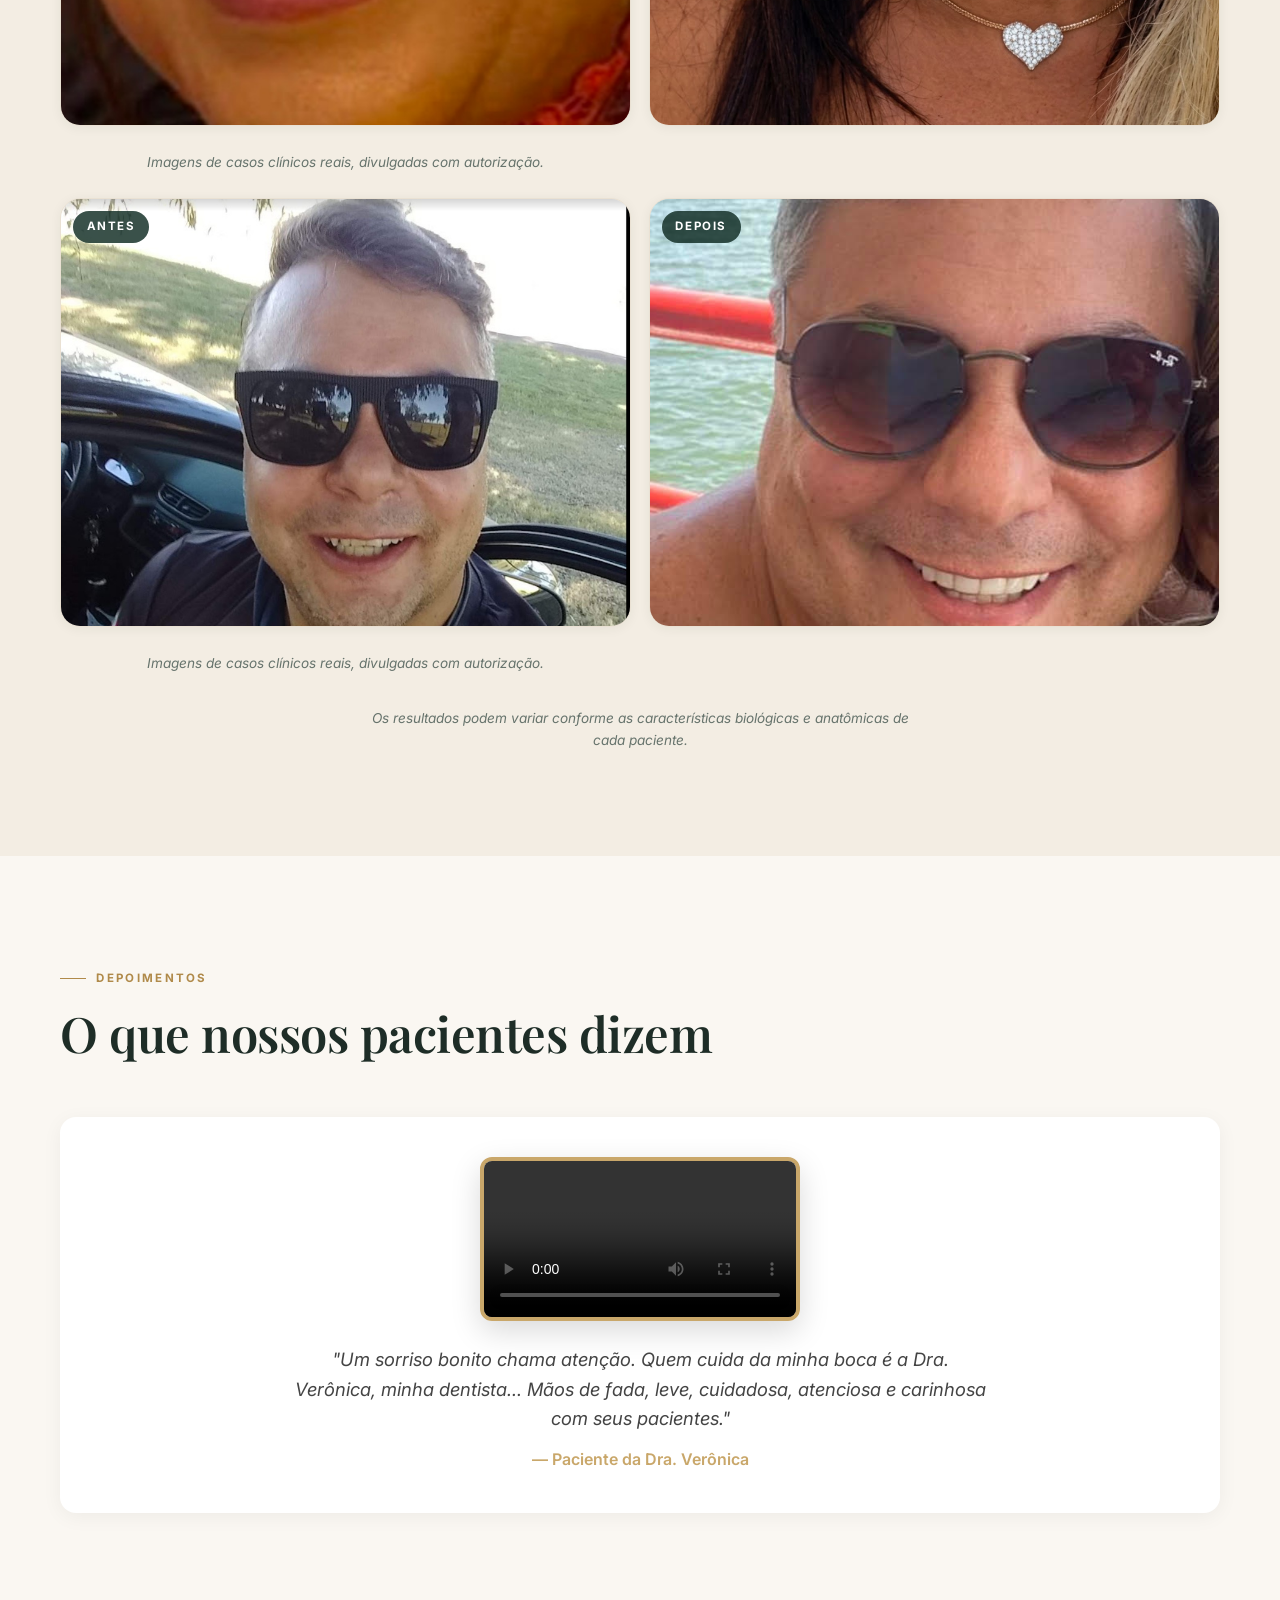
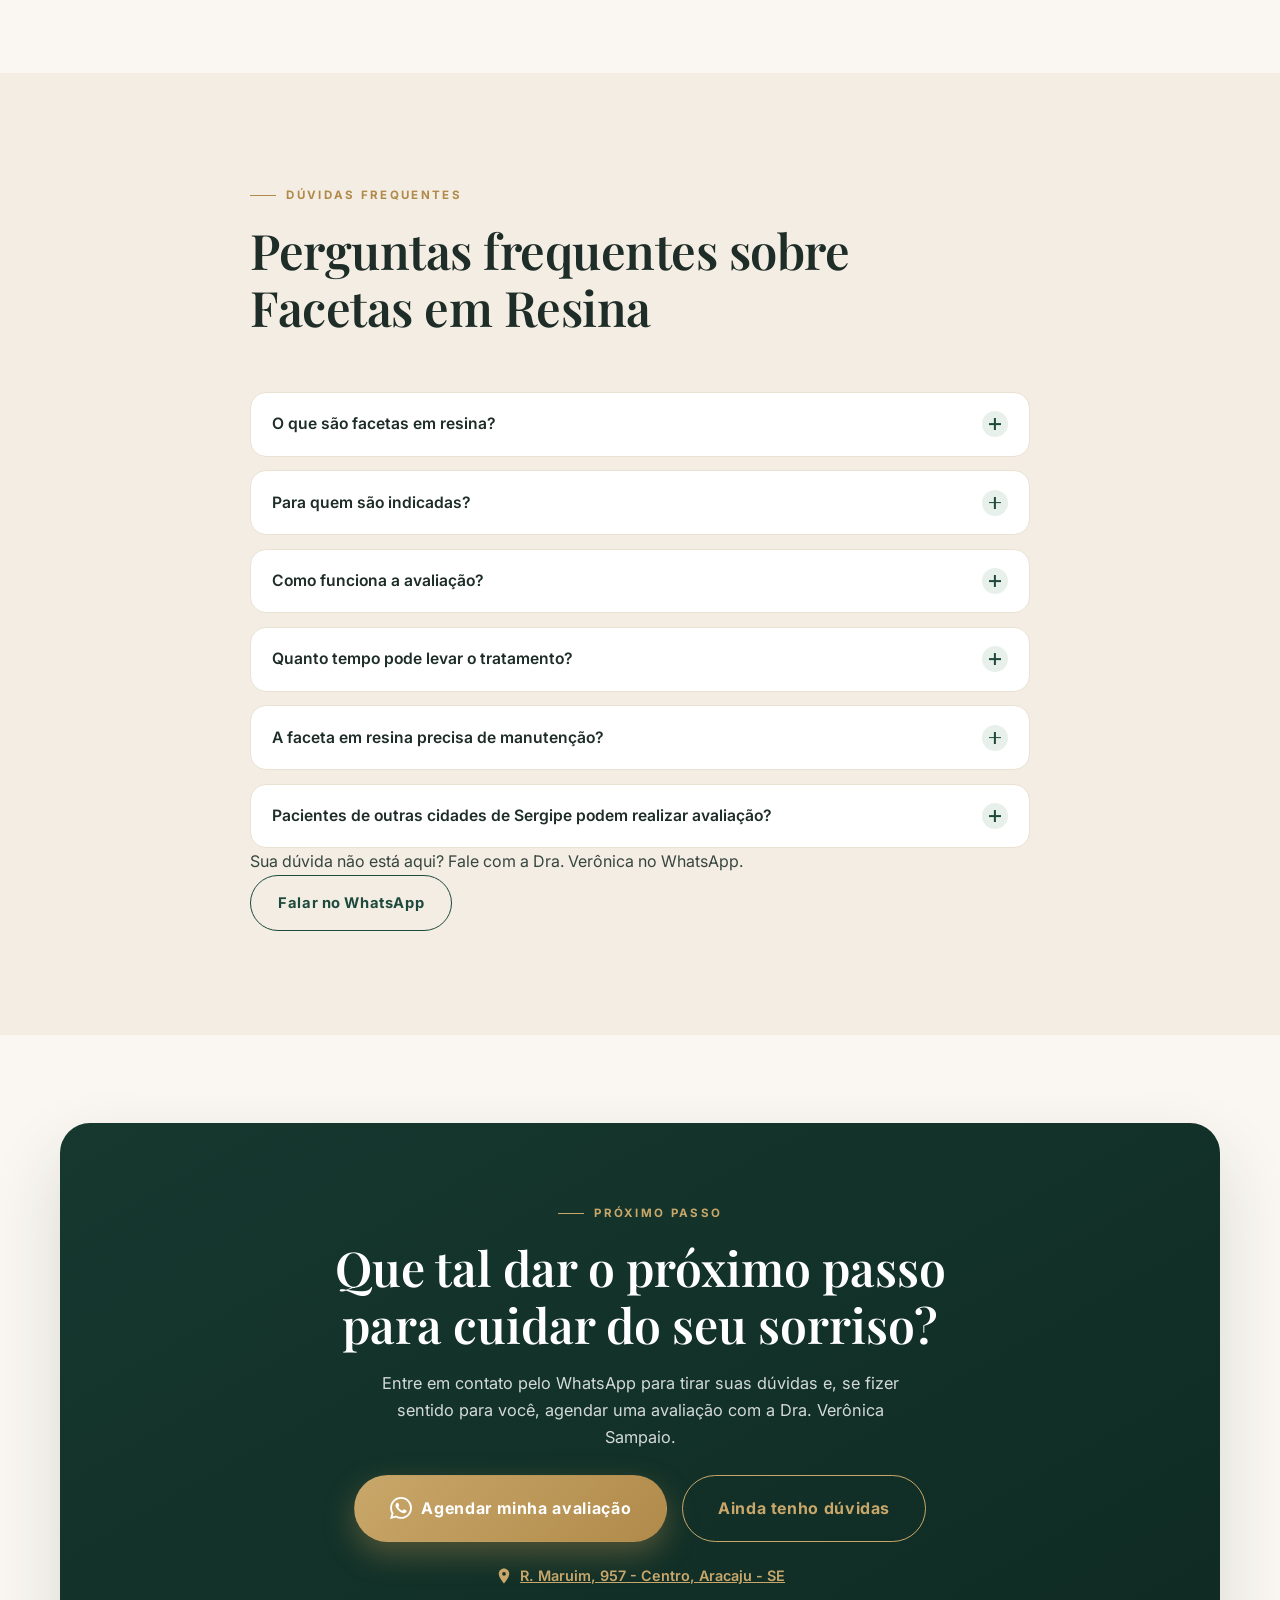
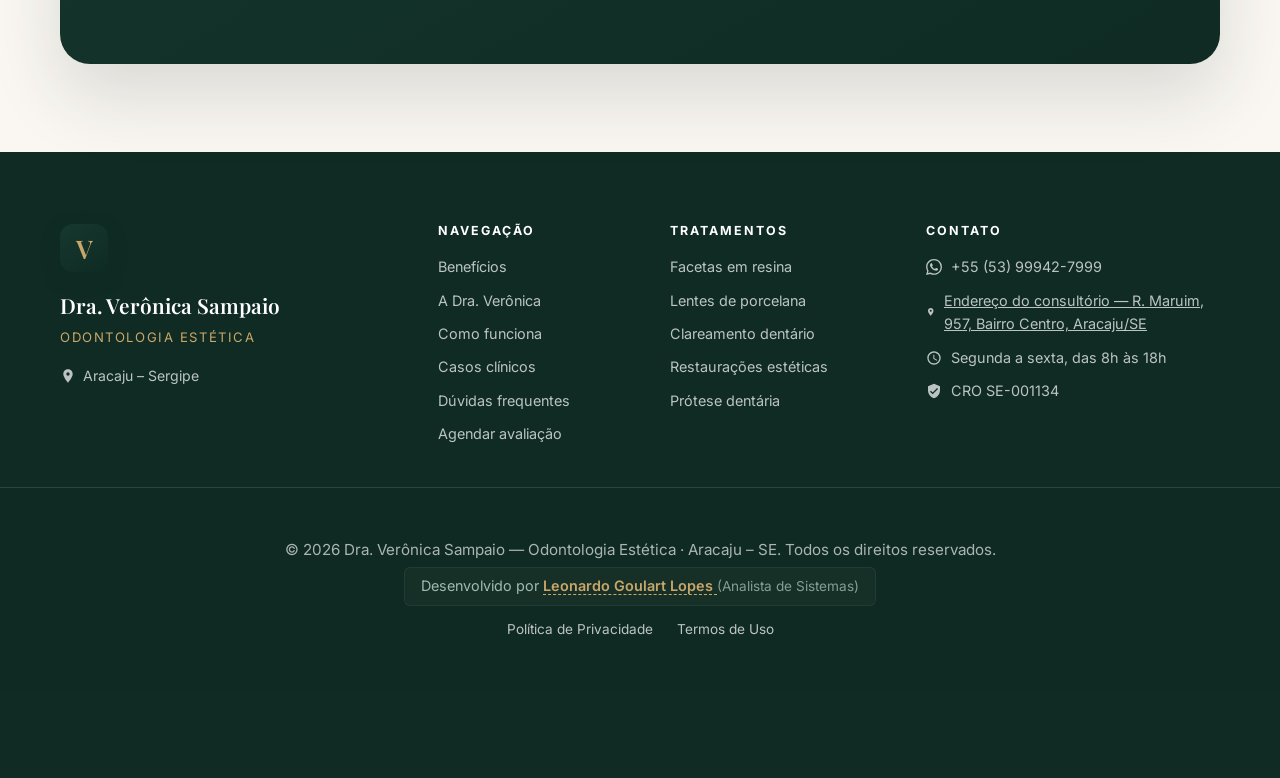
==== commit 4008ec23: "Update index.html" ====
--- a/index.html
+++ b/index.html
@@ -1,6 +1,16 @@
 <!DOCTYPE html>
 <html lang="pt-BR">
 <head>
+  <!-- Google tag (gtag.js) -->
+<script async src="https://www.googletagmanager.com/gtag/js?id=AW-18462677880">
+</script>
+<script>
+  window.dataLayer = window.dataLayer || [];
+  function gtag(){dataLayer.push(arguments);}
+  gtag('js', new Date());
+
+  gtag('config', 'AW-18462677880');
+</script>
   <!-- Google Tag Manager -->
   <script>(function(w,d,s,l,i){w[l]=w[l]||[];w[l].push({'gtm.start':
   new Date().getTime(),event:'gtm.js'});var f=d.getElementsByTagName(s)[0],
